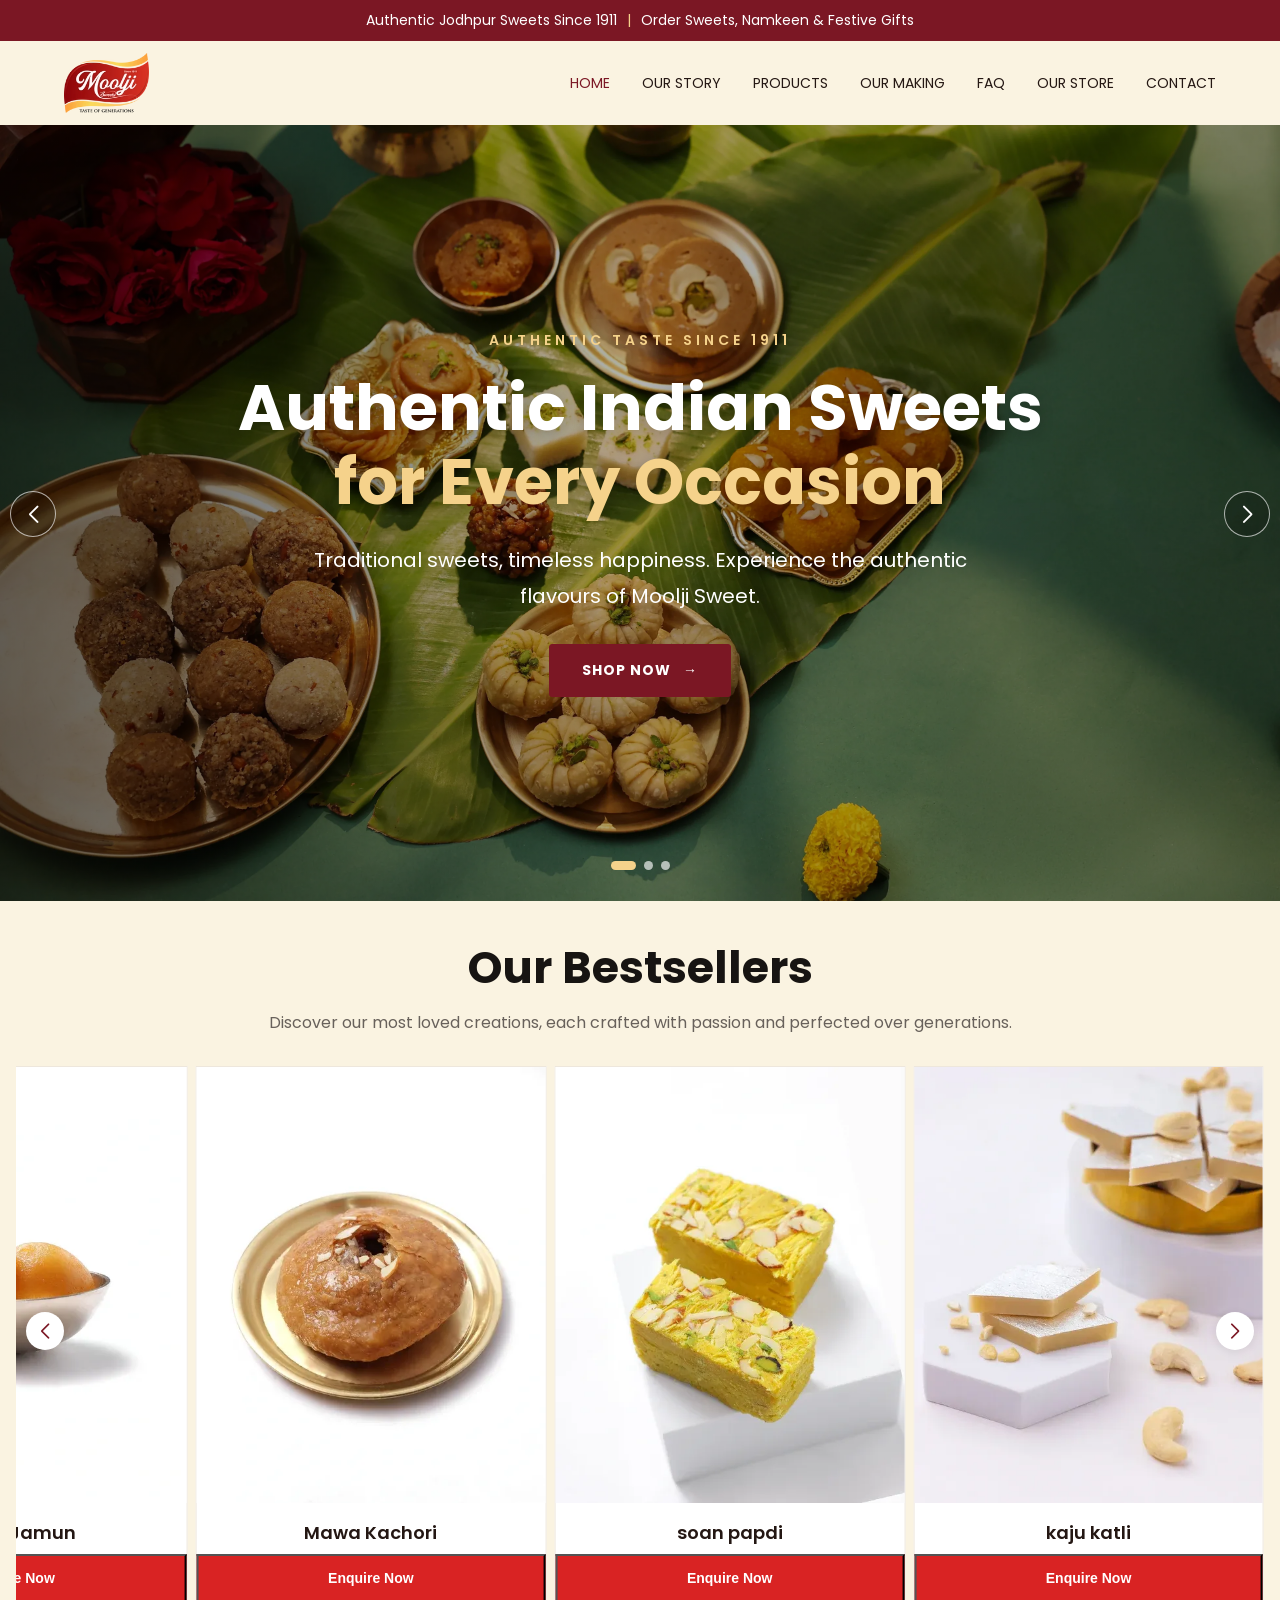
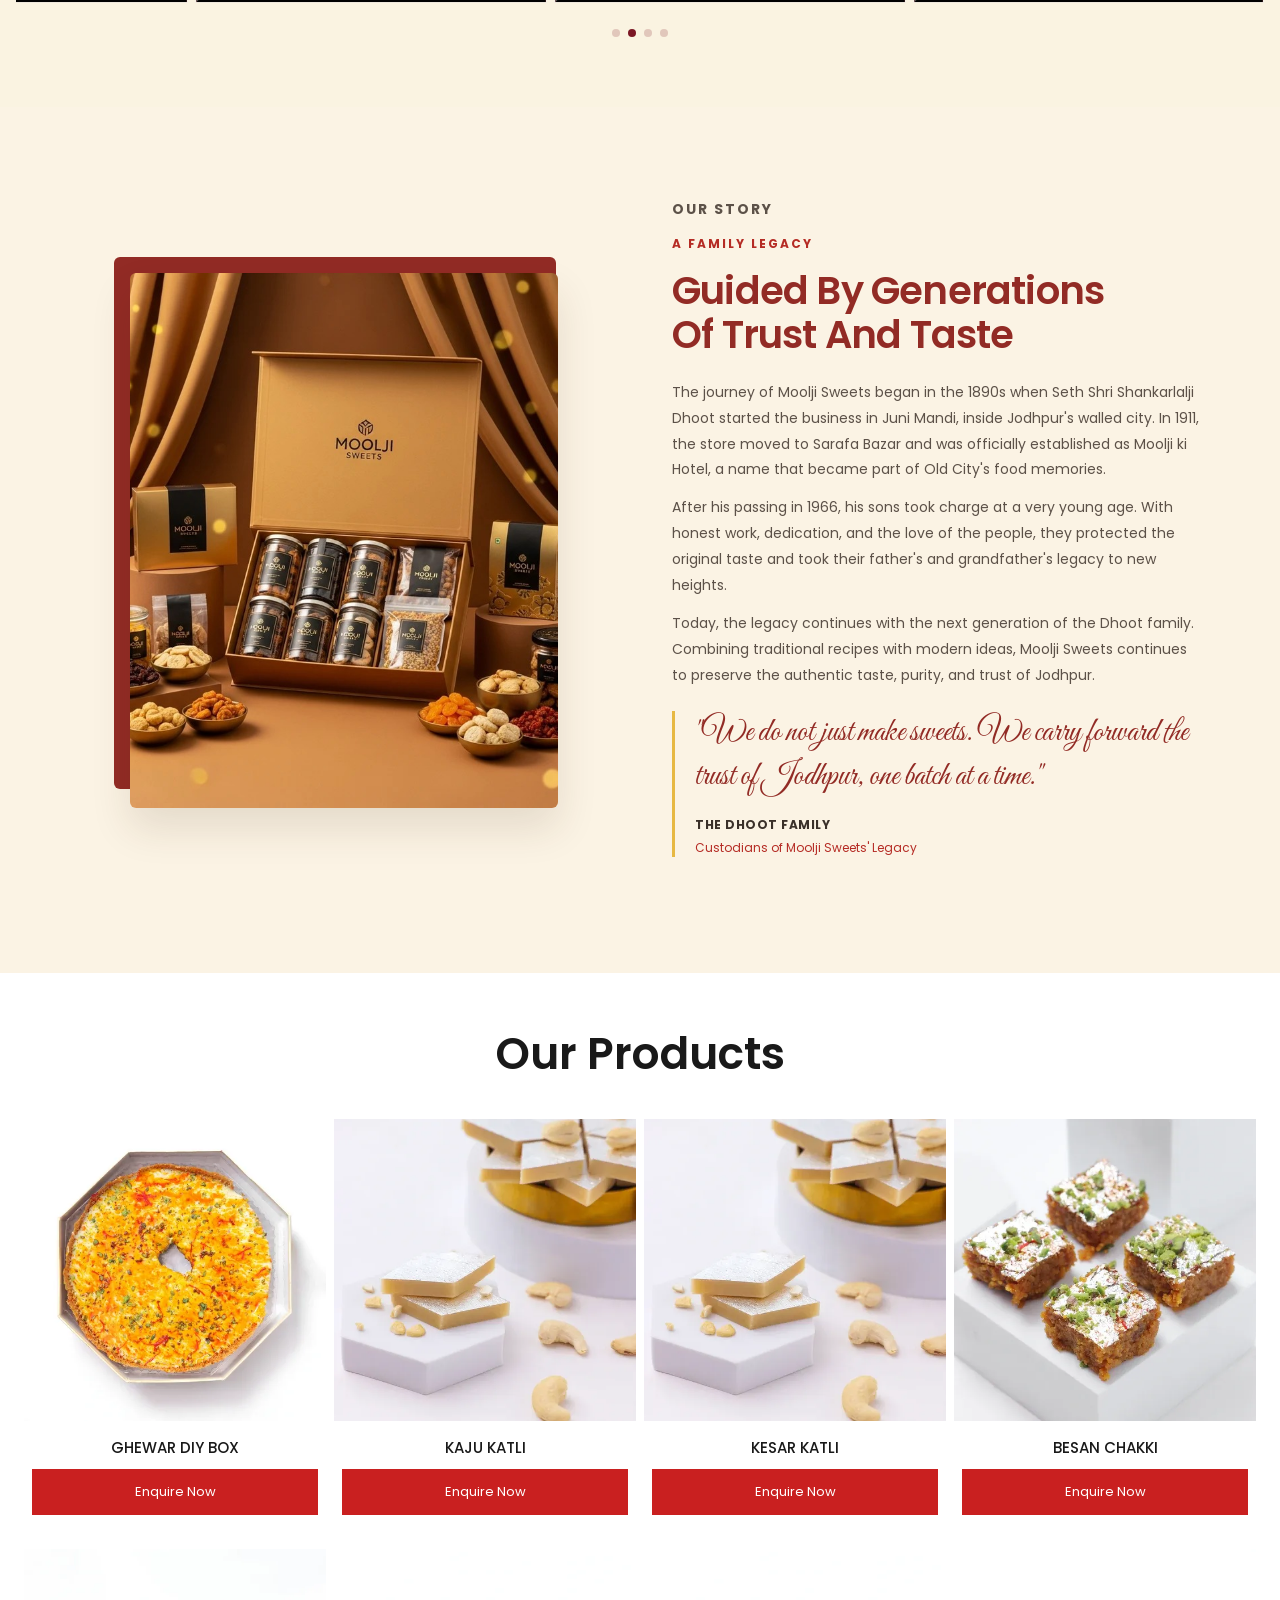
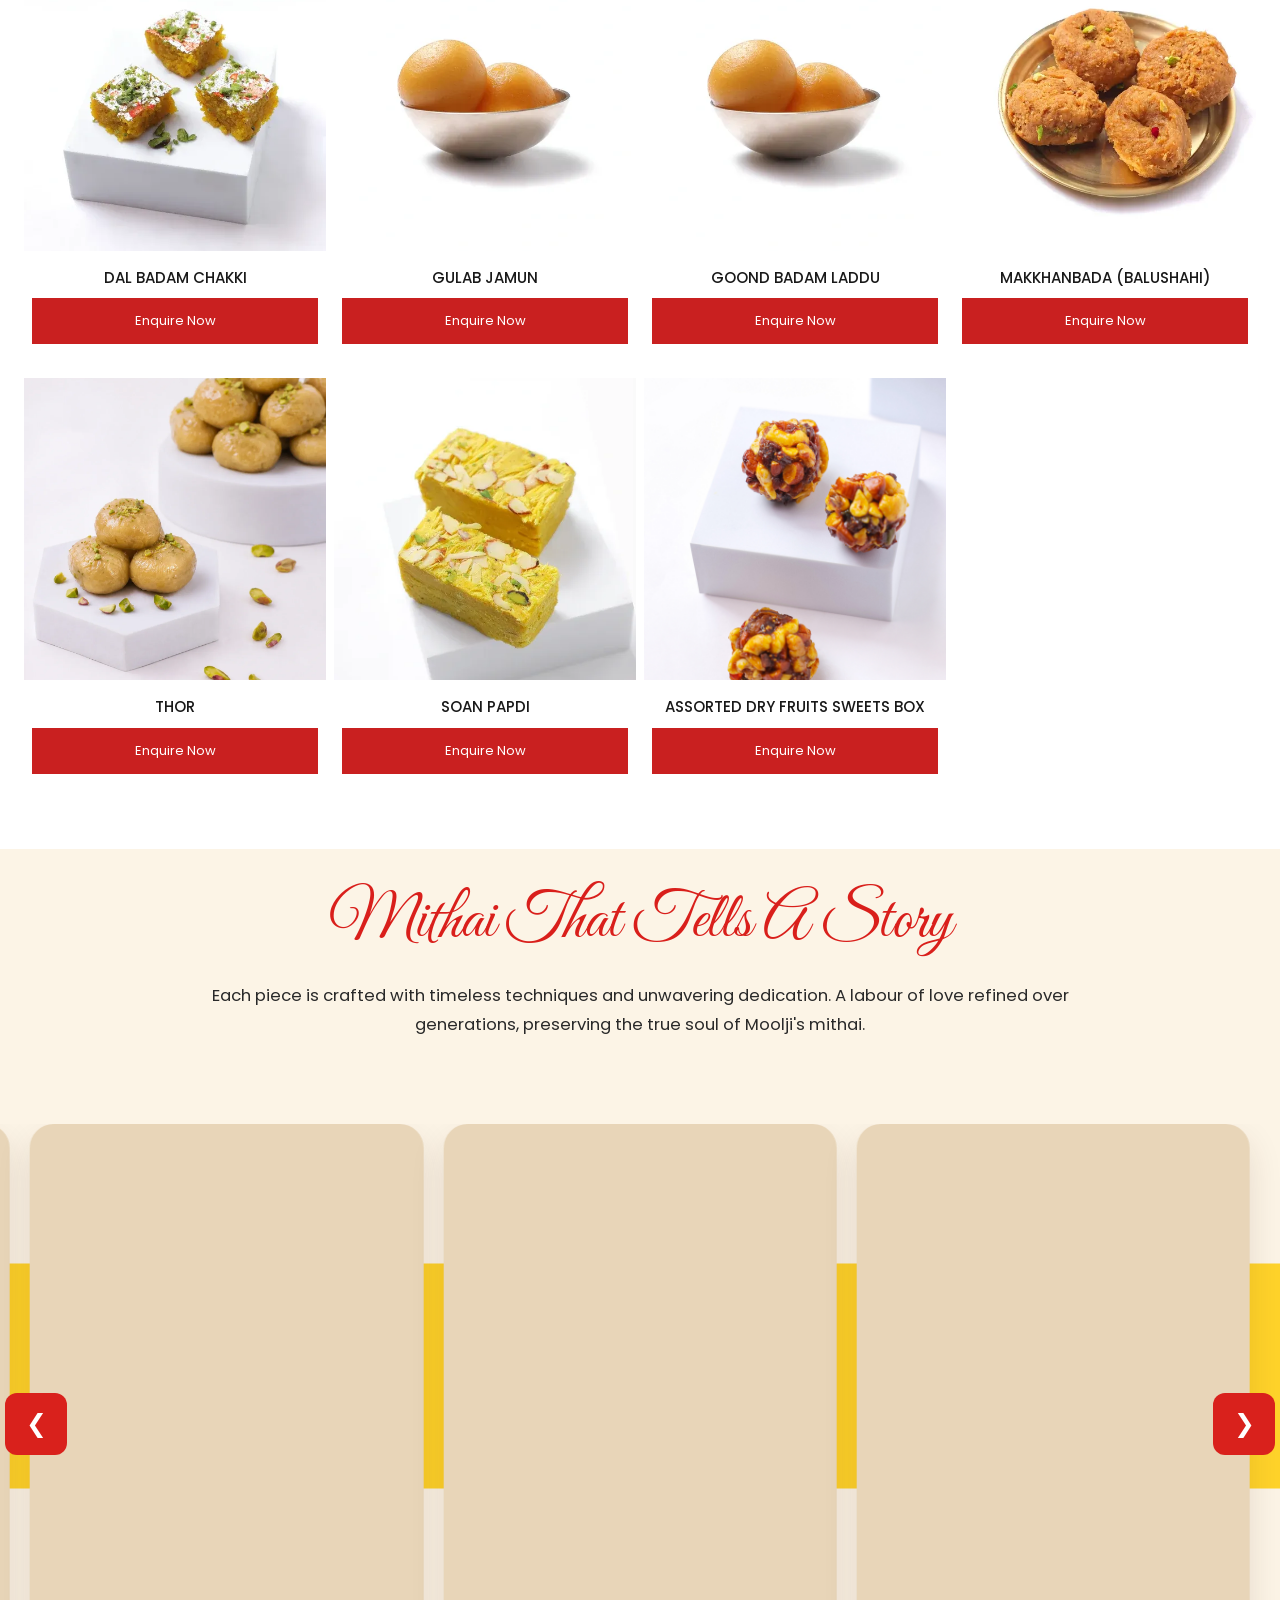
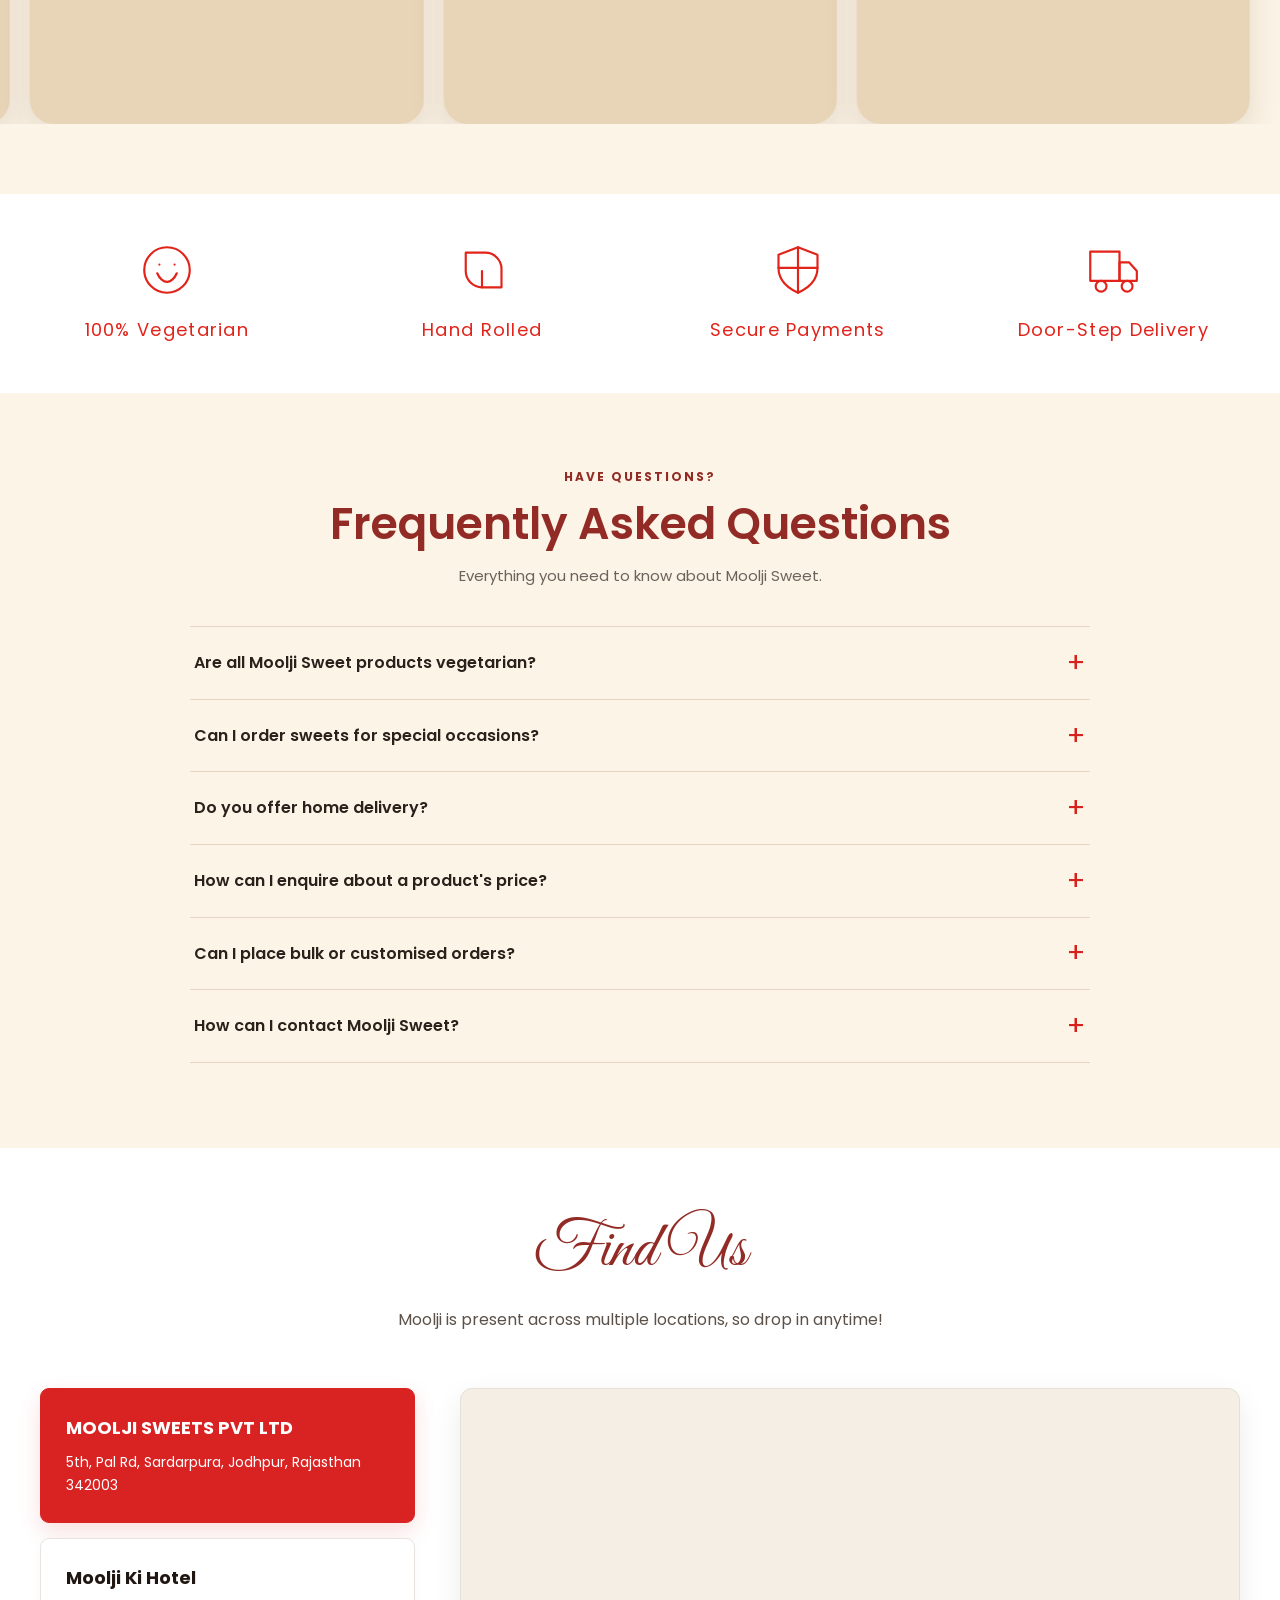
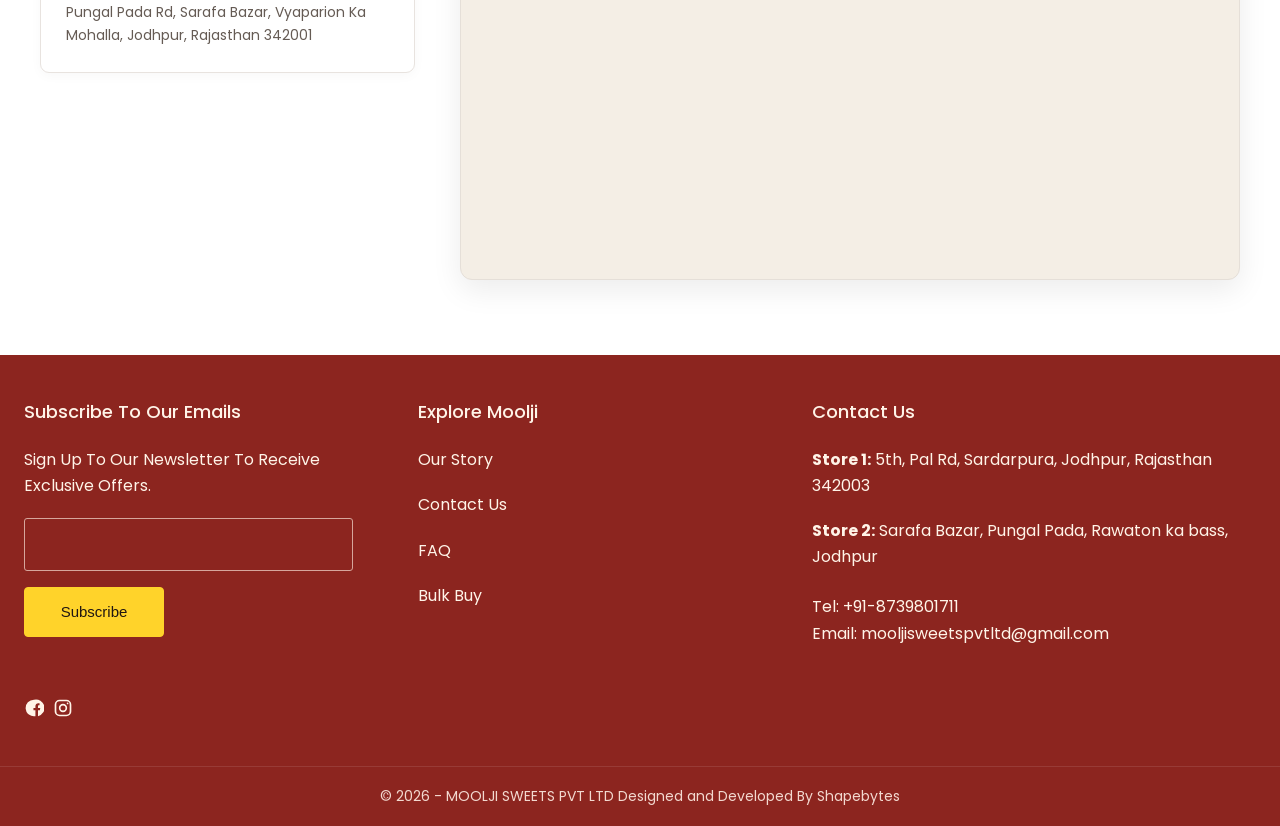
==== index.html @ c78e616c "new site" ====
<!DOCTYPE html>
<html lang="en">

<head>
    <meta charset="UTF-8">
    <meta name="viewport" content="width=device-width, initial-scale=1.0">

    <title>Moolji Sweet | Authentic Jodhpur Sweets</title>
    <meta name="description"
        content="Discover authentic Indian sweets, namkeen and festive gifts from Moolji Sweet, Jodhpur.">

    <!-- Google Fonts -->
    <link rel="preconnect" href="https://fonts.googleapis.com">
    <link rel="preconnect" href="https://fonts.gstatic.com" crossorigin>
    <link href="https://fonts.googleapis.com/css2?family=Great+Vibes&family=Poppins:wght@400;500;600;700&display=swap"
        rel="stylesheet">


    <!-- Swiper CSS -->
    <link rel="stylesheet" href="https://cdn.jsdelivr.net/npm/swiper@11/swiper-bundle.min.css">

    <!-- Website CSS -->
    <link rel="stylesheet" href="./style.css">
</head>

<body>
    <!-- announcement -->
    <header class="announcement">
        Authentic Jodhpur Sweets Since 1911
        <span class="announcement-divider">|</span>
        Order Sweets, Namkeen &amp; Festive Gifts
    </header>
    <!-- navbar -->

    <nav class="navbar">
        <a href="#home" class="logo" aria-label="Moolji Sweet Home">
            <img src="./public/logo.avif" alt="Moolji Sweet logo">
        </a>

        <ul class="nav-links">
            <li><a href="#home" class="active">Home</a></li>
            <li><a href="#our-story">Our Story</a></li>
            <li><a href="#products">Products</a></li>
            <li><a href="#making">Our Making</a></li>
            <li><a href="#faq">FAQ</a></li>
            <li><a href="#find-us">Our Store</a></li>
            <li><a href="#contact">Contact</a></li>
        </ul>
    </nav>


    <!-- Hero Banner Slider -->
    <main>
        <section id="home" class="hero-section">

            <div class="swiper sweetsSwiper">
                <div class="swiper-wrapper">

                    <!-- Slide 1 -->
                    <div class="swiper-slide hero-slide slide-one">
                        <div class="hero-overlay"></div>

                        <div class="hero-content">
                            <p class="hero-eyebrow">
                                Authentic Taste Since 1911
                            </p>

                            <h1>
                                Authentic Indian Sweets
                                <span>for Every Occasion</span>
                            </h1>

                            <p class="hero-description">
                                Traditional sweets, timeless happiness.
                                Experience the authentic flavours of Moolji Sweet.
                            </p>

                            <a href="#products" class="hero-button">
                                Shop Now <span aria-hidden="true">→</span>
                            </a>
                        </div>
                    </div>

                    <!-- Slide 2 -->
                    <div class="swiper-slide hero-slide slide-two">
                        <div class="hero-overlay"></div>

                        <div class="hero-content">
                            <p class="hero-eyebrow">
                                Made for Every Celebration
                            </p>

                            <h2>
                                Sweeten Every
                                <span>Moment</span>
                            </h2>

                            <p class="hero-description">
                                Discover traditional sweets from Moolji Sweet,
                                prepared for festive celebrations, family
                                gatherings and thoughtful gifting.
                            </p>

                            <a href="#products" class="hero-button">
                                Explore Sweets <span aria-hidden="true">→</span>
                            </a>
                        </div>
                    </div>

                    <!-- Slide 3 -->
                    <div class="swiper-slide hero-slide slide-three">
                        <div class="hero-overlay"></div>

                        <div class="hero-content">
                            <p class="hero-eyebrow">
                                Celebrate Life's Grandest Moments
                            </p>

                            <h2>
                                Moments with
                                <span>Moolji</span>
                            </h2>

                            <p class="hero-description">
                                From Savamani offerings to wedding gifting,
                                bring a touch of Jodhpur's sweet-making
                                heritage to your special occasions.
                            </p>

                            <a href="#products" class="hero-button">
                                Discover More <span aria-hidden="true">→</span>
                            </a>
                        </div>
                    </div>

                </div>

                <div class="swiper-button-prev" aria-label="Previous slide"></div>
                <div class="swiper-button-next" aria-label="Next slide"></div>
                <div class="swiper-pagination"></div>
            </div>

        </section>

        <!-- Add your products and contact sections here -->
        <!-- <section id="products"></section>
        <section id="contact"></section> -->
    </main>


    <section id="bestsellers" class="best-sellers">
        <div class="best-sellers-container">

            <div class="section-heading">
                <h2>Our Bestsellers</h2>
                <p>
                    Discover our most loved creations, each crafted with
                    passion and perfected over generations.
                </p>
            </div>

            <div class="swiper productsSwiper">
                <div class="swiper-wrapper">

                    <!-- Product 1 -->
                    <div class="swiper-slide product-card">

                        <img src="./public/Products/imgi_5_gulab_jamun.webp" alt="Gulab Jamun" loading="lazy">

                        <div class="product-info">
                            <h3>Gulab Jamun</h3>

                            <button type="button" class="product-button enquire-trigger" data-product="Gulab Jamun">
                                Enquire Now
                            </button>
                        </div>
                    </div>

                    <!-- Product 2 -->
                    <div class="swiper-slide product-card">

                        <img src="./public/Products/imgi_10_mawa-kachori.webp" alt="Mohanthal" loading="lazy">

                        <div class="product-info">
                            <h3>Mawa Kachori</h3>

                            <button type="button" class="product-button enquire-trigger" data-product="Mawa Kachori">
                                Enquire Now
                            </button>
                        </div>
                    </div>

                    <!-- Product 3 -->
                    <div class="swiper-slide product-card">

                        <img src="./public/Products/imgi_13_soan_papdi_1.webp" alt="Dry Fruit Barfi" loading="lazy">

                        <div class="product-info">
                            <h3>soan papdi</h3>

                            <button type="button" class="product-button enquire-trigger" data-product="Soan Papdi">
                                Enquire Now
                            </button>
                        </div>
                    </div>

                    <!-- Product 4 -->
                    <div class="swiper-slide product-card">

                        <img src="./public/Products/imgi_7_kaju-katli.webp" alt="Motichoor Ladoo" loading="lazy">

                        <div class="product-info">
                            <h3>kaju katli</h3>

                            <button type="button" class="product-button enquire-trigger" data-product="Kaju Katli">
                                Enquire Now
                            </button>
                        </div>
                    </div>

                </div>




                <!-- Optional slider arrows -->
                <div class="swiper-button-prev product-prev"></div>
                <div class="swiper-button-next product-next"></div>
            </div>

            <div class="swiper-pagination products-pagination"></div>

        </div>
    </section>


    <!-- Our Story Section -->
    <section id="our-story" class="our-story">
        <div class="our-story-container">

            <!-- Left: Image -->
            <div class="story-image-wrap">
                <div class="story-image-frame"></div>

                <img src="./public/out_story.jpg" alt="Moolji Sweet traditional gift hamper" class="story-image"
                    loading="lazy" />
            </div>

            <!-- Right: Story Content -->
            <div class="story-content">
                <p class="story-section-label">OUR STORY</p>

                <p class="story-eyebrow">A Family Legacy</p>

                <h2>
                    Guided By Generations
                    <span>Of Trust And Taste</span>
                </h2>

                <p>
                    The journey of Moolji Sweets began in the 1890s when
                    Seth Shri Shankarlalji Dhoot started the business in
                    Juni Mandi, inside Jodhpur's walled city. In 1911,
                    the store moved to Sarafa Bazar and was officially
                    established as Moolji ki Hotel, a name that became
                    part of Old City's food memories.
                </p>

                <p>
                    After his passing in 1966, his sons took charge at a
                    very young age. With honest work, dedication, and the
                    love of the people, they protected the original taste
                    and took their father's and grandfather's legacy to
                    new heights.
                </p>

                <p>
                    Today, the legacy continues with the next generation
                    of the Dhoot family. Combining traditional recipes
                    with modern ideas, Moolji Sweets continues to preserve
                    the authentic taste, purity, and trust of Jodhpur.
                </p>

                <blockquote class="story-quote">
                    <p>
                        "We do not just make sweets. We carry forward the
                        trust of Jodhpur, one batch at a time."
                    </p>

                    <footer>
                        <strong>The Dhoot Family</strong>
                        <span>Custodians of Moolji Sweets' Legacy</span>
                    </footer>
                </blockquote>
            </div>

        </div>
    </section>



    <!-- Products Section -->
    <section id="products" class="products-section">
        <div class="products-container">

            <div class="products-heading">
                <h2>Our Products</h2>
            </div>

            <div class="products-grid">

                <!-- Product 1 -->
                <article class="store-product">
                    <button type="button" class="store-product-image enquire-trigger" data-product="Ghewar DIY Box"
                        aria-label="Enquire about Ghewar DIY Box">
                        <img src="./public/Products/imgi_12_round.webp" alt="Ghewar DIY Box" loading="lazy">
                    </button>
                    <div class="store-product-info">
                        <h3>Ghewar DIY Box</h3>
                        <button type="button" class="store-enquire-btn enquire-trigger"
                            data-product="Ghewar DIY Box">Enquire Now</button>
                    </div>
                </article>

                <!-- Product 2 -->
                <article class="store-product">
                    <button type="button" class="store-product-image enquire-trigger" data-product="Kaju Katli"
                        aria-label="Enquire about Kaju Katli">
                        <img src="./public/Products/imgi_7_kaju-katli.webp" alt="Kaju Katli" loading="lazy">
                    </button>
                    <div class="store-product-info">
                        <h3>Kaju Katli</h3>
                        <button type="button" class="store-enquire-btn enquire-trigger"
                            data-product="Kaju Katli">Enquire Now</button>
                    </div>
                </article>

                <!-- Product 3 -->
                <article class="store-product">
                    <button type="button" class="store-product-image enquire-trigger" data-product="Kesar Katli"
                        aria-label="Enquire about Kesar Katli">
                        <img src="./public/Products/imgi_7_kaju-katli.webp" alt="Kesar Katli" loading="lazy">
                    </button>
                    <div class="store-product-info">
                        <h3>Kesar Katli</h3>
                        <button type="button" class="store-enquire-btn enquire-trigger"
                            data-product="Kesar Katli">Enquire Now</button>
                    </div>
                </article>

                <!-- Product 4 -->
                <article class="store-product">
                    <button type="button" class="store-product-image enquire-trigger" data-product="Besan Chakki"
                        aria-label="Enquire about Besan Chakki">
                        <img src="./public/Products/imgi_2_besan_chakki.webp" alt="Besan Chakki" loading="lazy">
                    </button>
                    <div class="store-product-info">
                        <h3>Besan Chakki</h3>
                        <button type="button" class="store-enquire-btn enquire-trigger"
                            data-product="Besan Chakki">Enquire Now</button>
                    </div>
                </article>

                <!-- Product 5 -->
                <article class="store-product">
                    <button type="button" class="store-product-image enquire-trigger" data-product="Dal Badam Chakki"
                        aria-label="Enquire about Dal Badam Chakki">
                        <img src="./public/Products/imgi_3_dal_badam_chakki.webp" alt="Dal Badam Chakki" loading="lazy">
                    </button>
                    <div class="store-product-info">
                        <h3>Dal Badam Chakki</h3>
                        <button type="button" class="store-enquire-btn enquire-trigger"
                            data-product="Dal Badam Chakki">Enquire Now</button>
                    </div>
                </article>

                <!-- Product 6 -->
                <article class="store-product">
                    <button type="button" class="store-product-image enquire-trigger" data-product="Gulab Jamun"
                        aria-label="Enquire about Gulab Jamun">
                        <img src="./public/Products/imgi_5_gulab_jamun.webp" alt="Gulab Jamun" loading="lazy">
                    </button>
                    <div class="store-product-info">
                        <h3>Gulab Jamun</h3>
                        <button type="button" class="store-enquire-btn enquire-trigger"
                            data-product="Gulab Jamun">Enquire Now</button>
                    </div>
                </article>

                <!-- Product 7 -->
                <article class="store-product">
                    <button type="button" class="store-product-image enquire-trigger" data-product="Goond Badam Laddu"
                        aria-label="Enquire about Goond Badam Laddu">
                        <img src="./public/Products/imgi_5_gulab_jamun.webp" alt="Goond Badam Laddu" loading="lazy">
                    </button>
                    <div class="store-product-info">
                        <h3>Goond Badam Laddu</h3>
                        <button type="button" class="store-enquire-btn enquire-trigger"
                            data-product="Goond Badam Laddu">Enquire Now</button>
                    </div>
                </article>

                <!-- Product 8 -->
                <article class="store-product">
                    <button type="button" class="store-product-image enquire-trigger"
                        data-product="Makkhanbada (Balushahi)" aria-label="Enquire about Makkhanbada">
                        <img src="./public/Products/imgi_9_makhan_bada-1.webp" alt="Makkhanbada (Balushahi)"
                            loading="lazy">
                    </button>
                    <div class="store-product-info">
                        <h3>Makkhanbada (Balushahi)</h3>
                        <button type="button" class="store-enquire-btn enquire-trigger"
                            data-product="Makkhanbada (Balushahi)">Enquire Now</button>
                    </div>
                </article>

                <!-- Product 9 -->
                <article class="store-product">
                    <button type="button" class="store-product-image enquire-trigger" data-product="Thor"
                        aria-label="Enquire about Thor">
                        <img src="./public/Products/imgi_14_thor.webp" alt="Thor" loading="lazy">
                    </button>
                    <div class="store-product-info">
                        <h3>Thor</h3>
                        <button type="button" class="store-enquire-btn enquire-trigger" data-product="Thor">Enquire
                            Now</button>
                    </div>
                </article>

                <!-- Product 10 -->
                <article class="store-product">
                    <button type="button" class="store-product-image enquire-trigger" data-product="Soan Papdi"
                        aria-label="Enquire about Soan Papdi">
                        <img src="./public/Products/imgi_13_soan_papdi_1.webp" alt="Soan Papdi" loading="lazy">
                    </button>
                    <div class="store-product-info">
                        <h3>Soan Papdi</h3>
                        <button type="button" class="store-enquire-btn enquire-trigger"
                            data-product="Soan Papdi">Enquire Now</button>
                    </div>
                </article>

                <!-- Product 11 -->
                <article class="store-product">
                    <button type="button" class="store-product-image enquire-trigger"
                        data-product="Assorted Dry Fruits Sweets Box"
                        aria-label="Enquire about Assorted Dry Fruits Sweets Box">
                        <img src="./public/Products/dry.jpeg" alt="Assorted Dry Fruits Sweets Box" loading="lazy">
                    </button>
                    <div class="store-product-info">
                        <h3>Assorted Dry Fruits Sweets Box</h3>
                        <button type="button" class="store-enquire-btn enquire-trigger"
                            data-product="Assorted Dry Fruits Sweets Box">Enquire Now</button>
                    </div>
                </article>

            </div>
        </div>
    </section>



    <section class="making-section" id="making">
        <div class="making-heading">
            <h2>Mithai That Tells A Story</h2>
            <p>
                Each piece is crafted with timeless techniques and unwavering dedication.
                A labour of love refined over generations, preserving the true soul of Moolji's mithai.
            </p>
        </div>

        <div class="making-slider swiper">
            <div class="making-track swiper-wrapper">

                <article class="making-card swiper-slide">
                    <video autoplay muted loop playsinline preload="metadata"
                        poster="https://moolji-sweets-pvt-ltd.myshopify.com/cdn/shop/files/preview_images/4393100033e5426a9d27a67294dce5b2.thumbnail.0000000000_small.jpg?v=1781594706">
                        <source
                            src="https://moolji-sweets-pvt-ltd.myshopify.com/cdn/shop/videos/c/vp/4350086cb9dd405a962700121bb5ad8f/4350086cb9dd405a962700121bb5ad8f.HD-1080p-7.2Mbps-86644404.mp4?v=0"
                            type="video/mp4">
                    </video>
                </article>

                <article class="making-card swiper-slide">
                    <video autoplay muted loop playsinline preload="metadata"
                        poster="https://moolji-sweets-pvt-ltd.myshopify.com/cdn/shop/files/preview_images/4350086cb9dd405a962700121bb5ad8f.thumbnail.0000000000_small.jpg?v=1781594265">
                        <source
                            src="https://moolji-sweets-pvt-ltd.myshopify.com/cdn/shop/videos/c/vp/1e8bcf9f23044359a4224f99c3f83d21/1e8bcf9f23044359a4224f99c3f83d21.HD-1080p-2.5Mbps-86644362.mp4?v=0"
                            type="video/mp4">
                    </video>
                </article>

                <article class="making-card swiper-slide">
                    <video autoplay muted loop playsinline preload="metadata"
                        poster="https://moolji-sweets-pvt-ltd.myshopify.com/cdn/shop/files/preview_images/0e49b536ba9745c2be0860a9403127d4.thumbnail.0000000000_small.jpg?v=1781594250">
                        <source
                            src="https://moolji-sweets-pvt-ltd.myshopify.com/cdn/shop/videos/c/vp/4393100033e5426a9d27a67294dce5b2/4393100033e5426a9d27a67294dce5b2.HD-1080p-2.5Mbps-86645002.mp4?v=0"
                            type="video/mp4">
                    </video>
                </article>

                <article class="making-card swiper-slide">
                    <video autoplay muted loop playsinline preload="metadata"
                        poster="https://moolji-sweets-pvt-ltd.myshopify.com/cdn/shop/files/preview_images/1e8bcf9f23044359a4224f99c3f83d21.thumbnail.0000000000_small.jpg?v=1781594224">
                        <source
                            src="https://moolji-sweets-pvt-ltd.myshopify.com/cdn/shop/videos/c/vp/0e49b536ba9745c2be0860a9403127d4/0e49b536ba9745c2be0860a9403127d4.HD-1080p-7.2Mbps-86644398.mp4?v=0"
                            type="video/mp4">
                    </video>
                </article>

            </div>

            <button class="making-arrow making-prev" type="button" aria-label="Previous videos">&#10094;</button>
            <button class="making-arrow making-next" type="button" aria-label="Next videos">&#10095;</button>
        </div>
    </section>


    <!-- Trust Benefits Section -->
    <section class="trust-benefits">
        <div class="trust-benefits-container">

            <div class="trust-item">
                <div class="trust-icon">
                    <svg viewBox="0 0 48 48" fill="none" stroke="currentColor" stroke-width="2" stroke-linecap="round"
                        stroke-linejoin="round">
                        <circle cx="24" cy="24" r="21" />
                        <circle cx="17" cy="19" r="1" fill="currentColor" stroke="none" />
                        <circle cx="31" cy="19" r="1" fill="currentColor" stroke="none" />
                        <path d="M15 27c2 5 6 8 9 8s7-3 9-8" />
                    </svg>
                </div>
                <p>100% Vegetarian</p>
            </div>

            <div class="trust-item">
                <div class="trust-icon">
                    <svg viewBox="0 0 48 48" fill="none" stroke="currentColor" stroke-width="2" stroke-linecap="round"
                        stroke-linejoin="round">
                        <path d="M9 8h18a15 15 0 0 1 15 15v17H24A15 15 0 0 1 9 25V8Z" />
                        <path d="M24 40V25" />
                    </svg>
                </div>
                <p>Hand Rolled</p>
            </div>

            <div class="trust-item">
                <div class="trust-icon">
                    <svg viewBox="0 0 48 48" fill="none" stroke="currentColor" stroke-width="2" stroke-linecap="round"
                        stroke-linejoin="round">
                        <path d="M24 3 42 10v12c0 11-7 18-18 23C13 40 6 33 6 22V10L24 3Z" />
                        <path d="M24 3v42M6 22h36" />
                    </svg>
                </div>
                <p>Secure Payments</p>
            </div>

            <div class="trust-item">
                <div class="trust-icon">
                    <svg viewBox="0 0 48 48" fill="none" stroke="currentColor" stroke-width="2" stroke-linecap="round"
                        stroke-linejoin="round">
                        <path d="M3 7h27v27H3z" />
                        <path d="M30 17h9l7 8v9H30z" />
                        <circle cx="13" cy="39" r="5" />
                        <circle cx="37" cy="39" r="5" />
                    </svg>
                </div>
                <p>Door-Step Delivery</p>
            </div>

        </div>
    </section>



    <!-- FAQ Section -->
    <section class="faq-section" id="faq">
        <div class="faq-container">

            <div class="faq-heading">
                <span>HAVE QUESTIONS?</span>
                <h2>Frequently Asked Questions</h2>
                <p>Everything you need to know about Moolji Sweet.</p>
            </div>

            <div class="faq-list">

                <details class="faq-item">
                    <summary>Are all Moolji Sweet products vegetarian?</summary>
                    <div class="faq-answer">
                        <p>Yes, our sweets are vegetarian. We take pride in preserving the traditional taste and quality
                            of our mithai.</p>
                    </div>
                </details>

                <details class="faq-item">
                    <summary>Can I order sweets for special occasions?</summary>
                    <div class="faq-answer">
                        <p>Absolutely! You can enquire about sweets for festivals, weddings, celebrations and other
                            special occasions through our product enquiry form.</p>
                    </div>
                </details>

                <details class="faq-item">
                    <summary>Do you offer home delivery?</summary>
                    <div class="faq-answer">
                        <p>We offer delivery options. Please contact us with your location and preferred products to
                            confirm delivery availability.</p>
                    </div>
                </details>

                <details class="faq-item">
                    <summary>How can I enquire about a product's price?</summary>
                    <div class="faq-answer">
                        <p>Visit the Products section and click the “Enquire Now” button. Fill in your details and
                            requirements to send us your enquiry.</p>
                    </div>
                </details>

                <details class="faq-item">
                    <summary>Can I place bulk or customised orders?</summary>
                    <div class="faq-answer">
                        <p>For bulk quantities or specific requirements, submit a product enquiry with your quantity and
                            occasion details. Our team can confirm the available options.</p>
                    </div>
                </details>

                <details class="faq-item">
                    <summary>How can I contact Moolji Sweet?</summary>
                    <div class="faq-answer">
                        <p>You can contact us through the enquiry form on our website. Share your contact details and
                            requirements so our team can get back to you.</p>
                    </div>
                </details>

            </div>
        </div>
    </section>



    <!-- Find Us / Store Locations -->
    <section class="find-us-section" id="find-us">
        <div class="find-us-heading">
            <h2>Find Us</h2>
            <p>Moolji is present across multiple locations, so drop in anytime!</p>
        </div>

        <div class="find-us-container">

            <!-- Store Locations -->
            <div class="store-locations">

                <a href="https://www.google.com/maps/search/?api=1&query=Moolji+Sweets+Pvt+Ltd%2C+5th+Pal+Road%2C+Sardarpura%2C+Jodhpur%2C+Rajasthan+342003"
                    class="store-location-card active" target="_blank" rel="noopener noreferrer">
                    <h3>MOOLJI SWEETS PVT LTD</h3>
                    <p>5th, Pal Rd, Sardarpura, Jodhpur, Rajasthan 342003</p>
                </a>

                <a href="https://www.google.com/maps/search/?api=1&query=Moolji+Ki+Hotel%2C+Pungal+Pada+Road%2C+Sarafa+Bazar%2C+Jodhpur%2C+Rajasthan+342001"
                    class="store-location-card" target="_blank" rel="noopener noreferrer">
                    <h3>Moolji Ki Hotel</h3>
                    <p>Pungal Pada Rd, Sarafa Bazar, Vyaparion Ka Mohalla, Jodhpur, Rajasthan 342001</p>
                </a>

            </div>

            <!-- Google Maps -->
            <div class="find-us-map">
                <iframe
                    src="https://maps.google.com/maps?q=Moolji%20Sweets%20Pvt%20Ltd%2C%205th%20Pal%20Road%2C%20Sardarpura%2C%20Jodhpur%2C%20Rajasthan%20342003&t=k&z=17&output=embed"
                    title="Moolji Sweets Jodhpur location map" loading="lazy"
                    referrerpolicy="no-referrer-when-downgrade" allowfullscreen></iframe>
            </div>

        </div>
    </section>




    <!-- Footer -->
    <footer class="site-footer" id="contact">
        <div class="footer-main">

            <!-- Newsletter -->
            <div class="footer-column footer-newsletter">
                <h3>Subscribe To Our Emails</h3>
                <p>Sign Up To Our Newsletter To Receive Exclusive Offers.</p>

                <form class="newsletter-form" id="newsletterForm">
                    <label class="sr-only" for="newsletterEmail">
                        Email address
                    </label>
                    <input type="email" id="newsletterEmail" name="email" autocomplete="email"
                        aria-label="Email address" required>
                    <button type="submit">Subscribe</button>
                    <p class="newsletter-status" id="newsletterStatus" aria-live="polite"></p>
                </form>

                <div class="footer-socials">
                    <a href="https://www.facebook.com/" target="_blank" rel="noopener noreferrer" aria-label="Facebook">
                        <svg viewBox="0 0 24 24" aria-hidden="true">
                            <path fill="currentColor"
                                d="M12 2a10 10 0 1 0 1.7 19.85v-7.03h-2.36v-2.82h2.36v-2.1c0-2.33 1.39-3.62 3.52-3.62.7 0 1.44.12 1.44.12v2.3h-.81c-.8 0-1.05.5-1.05 1.01V12h2.69l-.43 2.82H16.8v7.03A10 10 0 0 0 12 2Z" />
                        </svg>
                    </a>

                    <a href="https://www.instagram.com/" target="_blank" rel="noopener noreferrer"
                        aria-label="Instagram">
                        <svg viewBox="0 0 24 24" fill="none" stroke="currentColor" stroke-width="2"
                            stroke-linecap="round" stroke-linejoin="round" aria-hidden="true">
                            <rect x="3" y="3" width="18" height="18" rx="5" />
                            <circle cx="12" cy="12" r="4" />
                            <circle cx="17.5" cy="6.5" r="1" fill="currentColor" stroke="none" />
                        </svg>
                    </a>
                </div>
            </div>

            <!-- Explore Links -->
            <div class="footer-column footer-explore">
                <h3>Explore Moolji</h3>
                <ul>
                    <li><a href="#story">Our Story</a></li>
                    <li><a href="#contact">Contact Us</a></li>
                    <li><a href="#faq">FAQ</a></li>
                    <li><a href="#products">Bulk Buy</a></li>
                </ul>
            </div>

            <!-- Contact Details -->
            <div class="footer-column footer-contact">
                <h3>Contact Us</h3>

                <p>
                    <strong>Store 1:</strong>
                    5th, Pal Rd, Sardarpura, Jodhpur, Rajasthan 342003
                </p>

                <p>
                    <strong>Store 2:</strong>
                    Sarafa Bazar, Pungal Pada, Rawaton ka bass, Jodhpur
                </p>

                <div class="footer-contact-details">
                    <p>
                        Tel:
                        <a href="tel:+918739801711">+91-8739801711</a>
                    </p>
                    <p>
                        Email:
                        <a href="mailto:mooljisweetspvtltd@gmail.com">
                            mooljisweetspvtltd@gmail.com
                        </a>
                    </p>
                </div>
            </div>

        </div>

        <!-- Copyright -->
        <div class="footer-bottom">
            <p>
                © <span id="footerYear">2026</span> - MOOLJI SWEETS PVT LTD
                Designed and Developed By <a href="https://shapebytes.com/">Shapebytes</a>
            </p>
        </div>
    </footer>







    <!-- Enquiry Modal -->
    <div class="enquiry-modal" id="enquiryModal" aria-hidden="true">
        <div class="enquiry-backdrop" data-close-enquiry></div>

        <div class="enquiry-dialog" role="dialog" aria-modal="true" aria-labelledby="enquiryTitle">

            <div class="enquiry-header">
                <div>
                    <p class="enquiry-eyebrow">MOOLJI SWEET · JODHPUR</p>
                    <h2 id="enquiryTitle">Product Enquiry</h2>
                    <p class="enquiry-subtitle">
                        Share your details and we'll help you with your order.
                    </p>
                </div>

                <button type="button" class="enquiry-close" data-close-enquiry aria-label="Close enquiry form">
                    &times;
                </button>
            </div>

            <form id="enquiryForm">
                <div class="selected-product">
                    <span>Enquiring about</span>
                    <strong id="selectedProduct">Product</strong>
                </div>

                <div class="enquiry-grid">
                    <div class="form-field">
                        <label for="customerName">Full Name *</label>
                        <input id="customerName" name="name" type="text" placeholder="Enter your name"
                            autocomplete="name" required>
                    </div>

                    <div class="form-field">
                        <label for="customerCity">City *</label>
                        <input id="customerCity" name="city" type="text" placeholder="Your city"
                            autocomplete="address-level2" required>
                    </div>

                    <div class="form-field full-width">
                        <label for="customerAddress">
                            Address <span>(Optional)</span>
                        </label>
                        <textarea id="customerAddress" name="address" rows="2" placeholder="Street, area, landmark"
                            autocomplete="street-address"></textarea>
                    </div>

                    <div class="form-field">
                        <label for="customerPincode">Pincode *</label>
                        <input id="customerPincode" name="pincode" type="text" inputmode="numeric" maxlength="6"
                            pattern="[0-9]{6}" placeholder="6-digit pincode" required>
                    </div>

                    <div class="form-field">
                        <label for="customerMobile">Mobile Number *</label>
                        <input id="customerMobile" name="mobile" type="tel" inputmode="numeric" maxlength="10"
                            pattern="[6-9][0-9]{9}" placeholder="10-digit mobile" required>
                    </div>

                    <div class="form-field full-width">
                        <label for="customerEmail">Email *</label>
                        <input id="customerEmail" name="email" type="email" placeholder="you@example.com"
                            autocomplete="email" required>
                    </div>

                    <div class="form-field">
                        <label for="productQuantity">Quantity *</label>
                        <input id="productQuantity" name="quantity" type="number" min="1" max="100000" value="1"
                            required>
                    </div>

                    <div class="form-field full-width">
                        <label for="customerDescription">
                            Description / Requirements
                        </label>
                        <textarea id="customerDescription" name="description" rows="3"
                            placeholder="Bulk order, packaging, delivery date or any special request..."></textarea>
                    </div>
                </div>

                <p class="enquiry-note">
                    Your enquiry will be saved in this browser and prepared
                    as a WhatsApp message.
                </p>

                <div class="enquiry-actions">
                    <button type="button" class="enquiry-cancel" data-close-enquiry>
                        Cancel
                    </button>
                    <button type="submit" class="enquiry-submit">
                        Save &amp; Share on WhatsApp
                        <span aria-hidden="true">↗</span>
                    </button>
                </div>

                <p id="enquiryStatus" class="enquiry-status" role="status" aria-live="polite"></p>
            </form>
        </div>
    </div>



    <!-- Swiper JS -->
    <script src="https://cdn.jsdelivr.net/npm/swiper@11/swiper-bundle.min.js"></script>

    <!-- Website JS -->
    <script src="./script.js"></script>

</body>

</html>
---- style.css ----
/* =========================
   1. Global Styles
========================= */

* {
    margin: 0;
    padding: 0;
    box-sizing: border-box;
}

html {
    scroll-behavior: smooth;
}

body {
    width: 100%;
    font-family: 'Poppins', sans-serif;
    color: #241713;
    overflow-x: hidden;
}

a {
    text-decoration: none;
    color: inherit;
}

img {
    display: block;
    max-width: 100%;
}


/* =========================
   2. Announcement Bar
========================= */

.announcement {
    min-height: 40px;
    padding: 10px 16px;
    background: #7B1724;
    color: #fff;
    text-align: center;
    font-size: 14px;
    line-height: 1.5;
}

.announcement-divider {
    margin: 0 6px;
    color: #f5d28b;
}


/* =========================
   3. Navigation
========================= */

.navbar {
    width: 100%;
    min-height: 84px;
    padding: 12px 5%;
    display: flex;
    align-items: center;
    justify-content: space-between;
    gap: 24px;
    position: sticky;
    top: 0;
    z-index: 1000;
    width: 100%;
    background: #FAF3E1;
}

.logo {
    display: flex;
    align-items: center;
    flex-shrink: 0;
}

.logo img {
    width: auto;
    height: 60px;
    object-fit: contain;
}

.nav-links {
    display: flex;
    align-items: center;
    justify-content: center;
    gap: 32px;
    list-style: none;
}

.nav-links a {
    display: inline-block;
    padding: 10px 0;
    font-size: 14px;
    text-transform: uppercase;
    transition: color 0.25s ease;
}

.nav-links a:hover,
.nav-links a.active {
    color: #7B1724;
}


/* =========================
   4. Hero Slider
========================= */

.hero-section {
    width: 100%;
}

.sweetsSwiper {
    width: 100%;
    height: calc(100vh - 124px);
    height: calc(100dvh - 124px);
    min-height: 480px;
    overflow: hidden;
    background: #281a13;
}

.hero-slide {
    position: relative;
    width: 100%;
    height: 100%;
    display: flex;
    align-items: center;
    justify-content: center;
    padding: 60px 8%;
    background-size: cover;
    background-position: center;
    background-repeat: no-repeat;
    flex-shrink: 0;
}

/* Banner images */

.slide-one {
    background-image: url("./public/banner1.webp");
}

.slide-two {
    background-image: url("./public/banner2.png");
}

.slide-three {
    background-image: url("./public/banner3.jpg");
}


/* Dark overlay */

.hero-overlay {
    position: absolute;
    inset: 0;
    z-index: 1;
    background: linear-gradient(90deg,
            rgba(0, 0, 0, 0.62),
            rgba(0, 0, 0, 0.30),
            rgba(0, 0, 0, 0.45));
}


/* =========================
   5. Centered Banner Text
========================= */

.hero-content {
    position: relative;
    z-index: 2;
    width: 100%;
    max-width: 900px;
    margin: 0 auto;
    text-align: center;
    color: #fff;
}

.hero-eyebrow {
    margin-bottom: 20px;
    color: #f5d28b;
    font-size: 14px;
    font-weight: 600;
    letter-spacing: 4px;
    line-height: 1.6;
    text-transform: uppercase;
}

.hero-content h1,
.hero-content h2 {
    margin-bottom: 24px;
    font-size: clamp(36px, 5vw, 68px);
    font-weight: 700;
    line-height: 1.15;
    overflow-wrap: break-word;
    text-shadow: 0 2px 15px rgba(0, 0, 0, 0.2);
}

.hero-content h1 span,
.hero-content h2 span {
    display: block;
    color: #f5d28b;
}

.hero-description {
    max-width: 680px;
    margin: 0 auto 30px;
    font-size: clamp(16px, 1.6vw, 20px);
    line-height: 1.8;
}


/* =========================
   6. Call-to-Action Button
========================= */

.hero-button {
    display: inline-flex;
    align-items: center;
    justify-content: center;
    gap: 12px;
    min-height: 52px;
    padding: 15px 32px;
    border: 1px solid #7B1724;
    border-radius: 3px;
    background: #7B1724;
    color: #fff;
    font-size: 14px;
    font-weight: 700;
    letter-spacing: 1px;
    text-transform: uppercase;
    transition:
        background 0.25s ease,
        transform 0.25s ease;
}

.hero-button:hover {
    background: #5b101b;
    transform: translateY(-2px);
}


/* =========================
   7. Slider Navigation
========================= */

.sweetsSwiper .swiper-button-prev,
.sweetsSwiper .swiper-button-next {
    width: 46px;
    height: 46px;
    border: 1px solid rgba(255, 255, 255, 0.65);
    border-radius: 50%;
    background: rgba(0, 0, 0, 0.18);
    color: #fff;
    transition: background 0.25s ease;
}

.sweetsSwiper .swiper-button-prev:hover,
.sweetsSwiper .swiper-button-next:hover {
    background: #7B1724;
}

.sweetsSwiper .swiper-button-prev::after,
.sweetsSwiper .swiper-button-next::after {
    font-size: 17px;
    font-weight: 700;
}

.sweetsSwiper .swiper-pagination {
    bottom: 24px !important;
}

.sweetsSwiper .swiper-pagination-bullet {
    width: 9px;
    height: 9px;
    background: #fff;
    opacity: 0.65;
}

.sweetsSwiper .swiper-pagination-bullet-active {
    width: 25px;
    border-radius: 5px;
    background: #f5d28b;
    opacity: 1;
}


/* =========================
   8. Tablet Responsive
========================= */

@media (max-width: 900px) {
    .navbar {
        padding: 12px 4%;
    }

    .nav-links {
        gap: 20px;
    }

    .hero-slide {
        padding: 50px 7%;
    }

    .hero-content {
        max-width: 700px;
    }

    .hero-content h1,
    .hero-content h2 {
        font-size: clamp(36px, 6vw, 54px);
    }

    .hero-eyebrow {
        letter-spacing: 3px;
    }

    .sweetsSwiper .swiper-button-prev {
        left: 12px;
    }

    .sweetsSwiper .swiper-button-next {
        right: 12px;
    }
}


/* =========================
   9. Mobile Responsive
========================= */

@media (max-width: 600px) {
    .announcement {
        padding: 8px 12px;
        font-size: 11px;
    }

    .announcement-divider {
        margin: 0 3px;
    }

    .navbar {
        min-height: auto;
        padding: 12px 16px;
        flex-direction: column;
        justify-content: center;
        gap: 8px;
    }

    .logo img {
        height: 48px;
    }

    .nav-links {
        width: 100%;
        justify-content: center;
        gap: clamp(18px, 6vw, 30px);
    }

    .nav-links a {
        padding: 6px 0;
        font-size: 12px;
    }

    .sweetsSwiper {
        height: calc(100svh - 120px);
        min-height: 500px;
        max-height: 760px;
    }

    .hero-slide {
        padding: 40px 22px 65px;
        background-position: center;
    }

    .hero-overlay {
        background: rgba(0, 0, 0, 0.52);
    }

    .hero-content {
        max-width: 100%;
        text-align: center;
    }

    .hero-eyebrow {
        margin-bottom: 16px;
        font-size: 10px;
        letter-spacing: 2px;
    }

    .hero-content h1,
    .hero-content h2 {
        margin-bottom: 18px;
        font-size: clamp(32px, 8.5vw, 44px);
        line-height: 1.2;
    }

    .hero-description {
        margin-bottom: 24px;
        font-size: 15px;
        line-height: 1.7;
    }

    .hero-button {
        min-height: 48px;
        padding: 13px 23px;
        font-size: 12px;
    }

    .sweetsSwiper .swiper-button-prev,
    .sweetsSwiper .swiper-button-next {
        display: none;
    }

    .sweetsSwiper .swiper-pagination {
        bottom: 18px !important;
    }
}


/* =========================
   10. Small Mobile Screens
========================= */

@media (max-width: 360px) {
    .nav-links {
        gap: 14px;
    }

    .nav-links a {
        font-size: 11px;
    }

    .hero-slide {
        padding-right: 16px;
        padding-left: 16px;
    }

    .hero-content h1,
    .hero-content h2 {
        font-size: 30px;
    }

    .hero-description {
        font-size: 14px;
    }
}


/* Respect reduced-motion preferences */

@media (prefers-reduced-motion: reduce) {
    html {
        scroll-behavior: auto;
    }

    .hero-button,
    .nav-links a {
        transition: none;
    }
}


/* Best Sellers Carousel */

.best-sellers {
    width: 100%;
    padding: 40px 0 55px;
    background: #FAF3E1;
    overflow: hidden;
}

.best-sellers-container {
    width: 100%;
    max-width: 1500px;
    margin: 0 auto;
    padding: 0 16px;
}

.section-heading {
    text-align: center;
    padding: 0 15px;
    margin-bottom: 30px;
}

.section-heading h2 {
    font-size: clamp(30px, 3.5vw, 48px);
    font-weight: 700;
    line-height: 1.2;
    margin-bottom: 14px;
    color: #171412;
}

.section-heading p {
    font-size: 16px;
    line-height: 1.7;
    color: #68615b;
}

/* Swiper track */

.productsSwiper {
    width: 100%;
    overflow: hidden;
}

.productsSwiper .swiper-wrapper {
    align-items: stretch;
}

.productsSwiper .swiper-slide {
    height: auto;
}

/* Product card */

.product-card {
    min-width: 0;
    background: #fff;
    display: flex;
    flex-direction: column;
    border: 1px solid #eee7dc;
}

/* Product image */

.product-image {
    display: block;
    width: 100%;
    aspect-ratio: 1 / 1;
    overflow: hidden;
    background: #fff;
}

.product-image img {
    display: block;
    width: 100%;
    height: 100%;
    object-fit: contain;
    transition: transform 0.35s ease;
}

.product-card:hover .product-image img {
    transform: scale(1.04);
}

/* Product details */

.product-info {
    display: flex;
    flex-direction: column;
    flex: 1;
    text-align: center;
    padding: 16px 14px 0;
}

.product-info h3 {
    font-size: 18px;
    font-weight: 600;
    margin-bottom: 8px;
    color: #241713;
}

.product-price {
    color: #6b625c;
    font-size: 13px;
    line-height: 1.6;
    margin-bottom: 16px;
}

/* Full-width red button */

.product-button {
    width: calc(100% + 28px);
    min-height: 48px;
    margin: auto -14px 0;
    padding: 14px 8px;
    display: flex;
    align-items: center;
    justify-content: center;
    background: #d92323;
    color: #fff;
    font-size: 14px;
    font-weight: 600;
    transition: background 0.25s ease;
}

.product-button:hover {
    background: #a91820;
}

/* Slider arrows */

.productsSwiper .swiper-button-prev,
.productsSwiper .swiper-button-next {
    width: 38px;
    height: 38px;
    border-radius: 50%;
    background: #fff;
    color: #7B1724;
    box-shadow: 0 2px 10px #00000015;
}

.productsSwiper .swiper-button-prev::after,
.productsSwiper .swiper-button-next::after {
    font-size: 15px;
    font-weight: 700;
}

/* Pagination */

.products-pagination {
    position: relative;
    margin-top: 24px;
    text-align: center;
}

.products-pagination .swiper-pagination-bullet {
    background: #7B1724;
}

/* Disabled product slider arrows */
.productsSwiper .swiper-button-disabled {
    opacity: 0.3;
    cursor: not-allowed;
    pointer-events: none;
}

/* Tablet */

@media (max-width: 900px) {
    .best-sellers {
        padding-top: 35px;
    }

    .section-heading p {
        font-size: 14px;
    }
}

/* Mobile */

@media (max-width: 600px) {
    .best-sellers-container {
        padding: 0 12px;
    }

    .section-heading {
        margin-bottom: 22px;
    }

    .product-image {
        aspect-ratio: 1 / 0.9;
    }

    .product-info h3 {
        font-size: 16px;
    }

    .productsSwiper .swiper-button-prev,
    .productsSwiper .swiper-button-next {
        display: none;
    }
}



/* Product image is a button, not a link */
button.product-image {
    padding: 0;
    border: 0;
    cursor: pointer;
    text-align: inherit;
}

/* Enquiry modal */
.enquiry-modal {
    position: fixed;
    inset: 0;
    z-index: 9999;
    display: none;
    align-items: center;
    justify-content: center;
    padding: 20px;
}

.enquiry-modal.is-open {
    display: flex;
}

.enquiry-backdrop {
    position: absolute;
    inset: 0;
    background: rgba(25, 16, 13, 0.68);
    backdrop-filter: blur(5px);
}

.enquiry-dialog {
    position: relative;
    z-index: 1;
    width: 100%;
    max-width: 650px;
    max-height: 90vh;
    overflow-y: auto;
    background: #fffdf8;
    border: 1px solid #efe2cf;
    border-radius: 18px;
    box-shadow: 0 24px 80px #00000035;
    animation: enquiryAppear 0.22s ease-out;
}

@keyframes enquiryAppear {
    from {
        opacity: 0;
        transform: translateY(14px) scale(0.985);
    }

    to {
        opacity: 1;
        transform: translateY(0) scale(1);
    }
}

.enquiry-header {
    display: flex;
    justify-content: space-between;
    align-items: flex-start;
    gap: 16px;
    padding: 25px 28px 20px;
    border-bottom: 1px solid #eee4d6;
}

.enquiry-eyebrow {
    margin-bottom: 8px;
    color: #8b2530;
    font-size: 11px;
    font-weight: 700;
    letter-spacing: 2px;
}

.enquiry-header h2 {
    margin: 0 0 8px;
    color: #211712;
    font-size: 27px;
    line-height: 1.25;
}

.enquiry-subtitle {
    color: #766b63;
    font-size: 13px;
    line-height: 1.6;
}

.enquiry-close {
    flex-shrink: 0;
    width: 36px;
    height: 36px;
    border: 1px solid #eadfd1;
    border-radius: 50%;
    background: white;
    color: #34241e;
    font-size: 27px;
    cursor: pointer;
}

#enquiryForm {
    padding: 22px 28px 26px;
}

.selected-product {
    display: flex;
    align-items: center;
    justify-content: space-between;
    flex-wrap: wrap;
    gap: 8px;
    padding: 13px 15px;
    margin-bottom: 22px;
    border: 1px solid #eddfc9;
    border-radius: 10px;
    background: #faf3e1;
    font-size: 13px;
}

.selected-product span {
    color: #74675a;
}

.selected-product strong {
    color: #7b1724;
    font-size: 14px;
}

.enquiry-grid {
    display: grid;
    grid-template-columns: repeat(2, minmax(0, 1fr));
    gap: 17px 14px;
}

.form-field {
    min-width: 0;
    display: flex;
    flex-direction: column;
    gap: 7px;
}

.form-field.full-width {
    grid-column: 1 / -1;
}

.form-field label {
    color: #352820;
    font-size: 13px;
    font-weight: 600;
}

.form-field label span {
    color: #91847a;
    font-weight: 400;
}

.form-field input,
.form-field textarea {
    width: 100%;
    min-height: 45px;
    padding: 11px 12px;
    border: 1px solid #e4d9cc;
    border-radius: 8px;
    outline: none;
    background: white;
    color: #251a15;
    font: inherit;
    font-size: 14px;
    transition: border-color 0.2s, box-shadow 0.2s;
}

.form-field textarea {
    min-height: 80px;
    resize: vertical;
}

.form-field input:focus,
.form-field textarea:focus {
    border-color: #8b2530;
    box-shadow: 0 0 0 3px #8b253015;
}

.enquiry-note {
    margin: 18px 0;
    color: #786d63;
    font-size: 12px;
    line-height: 1.6;
}

.enquiry-actions {
    display: flex;
    gap: 12px;
}

.enquiry-cancel,
.enquiry-submit {
    min-height: 46px;
    padding: 12px 16px;
    border-radius: 8px;
    font-size: 13px;
    font-weight: 600;
    cursor: pointer;
    transition: background 0.2s, transform 0.2s;
}

.enquiry-cancel {
    border: 1px solid #e3d7c9;
    background: white;
    color: #44352b;
}

.enquiry-submit {
    flex: 1;
    border: 1px solid #7b1724;
    background: #7b1724;
    color: white;
}

.enquiry-submit:hover {
    background: #5b101b;
}

.enquiry-cancel:hover {
    background: #f7f0e6;
}

.enquiry-submit:active,
.enquiry-cancel:active {
    transform: scale(0.99);
}

.enquiry-status {
    margin-top: 12px;
    color: #7b1724;
    font-size: 12px;
    line-height: 1.5;
}

body.enquiry-open {
    overflow: hidden;
}

/* Mobile popup */
@media (max-width: 600px) {
    .enquiry-modal {
        padding: 10px;
        align-items: center;
    }

    .enquiry-dialog {
        max-height: 94dvh;
        border-radius: 14px;
    }

    .enquiry-header {
        padding: 20px 18px 16px;
    }

    .enquiry-header h2 {
        font-size: 23px;
    }

    #enquiryForm {
        padding: 18px;
    }

    .enquiry-grid {
        grid-template-columns: 1fr;
        gap: 14px;
    }

    .form-field.full-width {
        grid-column: auto;
    }

    .enquiry-actions {
        flex-direction: column-reverse;
    }

    .enquiry-cancel,
    .enquiry-submit {
        width: 100%;
    }
}



/* =================================
   OUR STORY SECTION
================================= */

.story-section-label {
    margin: 0 0 12px;
    color: #922b25;
    font-size: 13px;
    font-weight: 700;
    letter-spacing: 2px;
    text-transform: uppercase;
}

.our-story {
    width: 100%;
    padding: 90px 24px;
    background: #fbf3e4;
    overflow: hidden;
}

.our-story-container {
    width: 100%;
    max-width: 1120px;
    margin: 0 auto;

    display: grid;
    grid-template-columns: 1fr 1fr;
    align-items: center;
    gap: 64px;
}

/* Image */

.story-image-wrap {
    position: relative;
    width: 100%;
    max-width: 460px;
    margin: 0 auto;
    padding: 16px;
}

.story-image-frame {
    position: absolute;
    top: 0;
    left: 0;
    width: 96%;
    height: 94%;
    border-radius: 6px;
    background: #922b25;
}

.story-image {
    position: relative;
    display: block;
    width: 100%;
    aspect-ratio: 4 / 5;
    object-fit: cover;
    object-position: center;
    border-radius: 6px;
    box-shadow: 0 20px 40px rgb(65 39 20 / 12%);
}

/* Story Content */

.story-content {
    color: #38332f;
}

.story-eyebrow {
    margin: 0 0 16px;
    color: #b52b24;
    font-size: 12px;
    font-weight: 700;
    letter-spacing: 2px;
    text-transform: uppercase;
}

.story-content h2 {
    margin: 0 0 22px;
    color: #922b25;
    font-size: clamp(30px, 3vw, 42px);
    font-weight: 600;
    line-height: 1.16;
    letter-spacing: -0.8px;
}

.story-content h2 span {
    display: block;
}

.story-content>p:not(.story-eyebrow) {
    margin: 0 0 12px;
    color: #5c5148;
    font-size: 14px;
    line-height: 1.85;
}

/* Quote */

.story-quote {
    margin: 22px 0 26px;
    padding: 0 0 0 20px;
    border-left: 3px solid #e7b842;
}

.story-quote>p {
    margin: 0 0 16px;
    color: #922b25;
    font-family: Georgia, serif;
    font-size: clamp(20px, 2vw, 25px);
    font-style: italic;
    line-height: 1.5;
}

.story-quote footer {
    display: flex;
    flex-direction: column;
    gap: 5px;
}

.story-quote footer strong {
    color: #3a3029;
    font-size: 12px;
    text-transform: uppercase;
    letter-spacing: 0.5px;
}

.story-quote footer span {
    color: #b52b24;
    font-size: 12px;
}

/* Button */

.story-button {
    display: inline-flex;
    align-items: center;
    gap: 12px;
    padding: 14px 22px;
    border: 1px solid #922b25;
    border-radius: 3px;
    background: #922b25;
    color: #fff;
    font-size: 13px;
    font-weight: 600;
    text-decoration: none;
    transition: background 0.25s ease, transform 0.25s ease;
}

.story-button:hover {
    background: #701d19;
    transform: translateY(-2px);
}

/* Tablet */

@media (max-width: 900px) {
    .our-story {
        padding: 70px 24px;
    }

    .our-story-container {
        gap: 36px;
    }

    .story-content h2 {
        font-size: 32px;
    }

    .story-content>p:not(.story-eyebrow) {
        font-size: 13px;
    }
}

/* Mobile */

@media (max-width: 640px) {
    .our-story {
        padding: 48px 20px;
    }

    .our-story-container {
        grid-template-columns: 1fr;
        gap: 38px;
    }

    .story-image-wrap {
        max-width: 400px;
        padding: 12px;
    }

    .story-image {
        aspect-ratio: 4 / 4.5;
    }

    .story-content h2 {
        font-size: 32px;
        line-height: 1.2;
    }

    .story-content>p:not(.story-eyebrow) {
        font-size: 14px;
        line-height: 1.8;
    }

    .story-quote>p {
        font-size: 21px;
    }

    .story-button {
        width: 100%;
        justify-content: center;
    }
}


/* =================================
   PRODUCTS SECTION
================================= */

.products-section {
    width: 100%;
    padding: 55px 24px 75px;
    background: #fff;
}

.products-container {
    max-width: 1300px;
    width: 100%;
    margin: 0 auto;
}

.products-heading {
    text-align: center;
    margin-bottom: 38px;
}

.products-heading h2 {
    margin: 0 0 12px;
    color: #191919;
    font-size: clamp(30px, 3.5vw, 44px);
    font-weight: 600;
    line-height: 1.2;
}

.products-heading p {
    margin: 0;
    color: #69645e;
    font-size: 15px;
    line-height: 1.7;
}

/* 4 products per row on desktop */

.products-grid {
    display: grid;
    grid-template-columns: repeat(4, minmax(0, 1fr));
    gap: 34px 8px;
}

.store-product {
    min-width: 0;
    text-align: center;
}

.store-product-image {
    display: block;
    width: 100%;
    padding: 0;
    overflow: hidden;
    border: 0;
    background: #f8f8f8;
    cursor: pointer;
}

.store-product-image img {
    display: block;
    width: 100%;
    aspect-ratio: 1 / 1;
    object-fit: cover;
    transition: transform 0.45s ease;
}

.store-product-image:hover img {
    transform: scale(1.045);
}

.store-product-info {
    padding: 16px 8px 0;
}

.store-product-info h3 {
    margin: 0 0 9px;
    color: #191919;
    font-size: 15px;
    font-weight: 500;
    line-height: 1.5;
    text-transform: uppercase;
}

.store-product-info p {
    margin: 0 0 14px;
    color: #625d58;
    font-size: 13px;
    line-height: 1.6;
}

/* Enquiry button */

.store-enquire-btn {
    display: inline-block;
    width: 100%;
    padding: 12px 10px;
    border: 1px solid #c92020;
    background: #c92020;
    color: #fff;
    font: inherit;
    font-size: 13px;
    cursor: pointer;
    transition: background 0.25s ease, border-color 0.25s ease;
}

.store-enquire-btn:hover {
    background: #a81717;
    border-color: #a81717;
}

/* Tablet */

@media (max-width: 900px) {
    .products-grid {
        grid-template-columns: repeat(3, minmax(0, 1fr));
        gap: 28px 12px;
    }

    .products-section {
        padding: 45px 20px 60px;
    }
}

/* Mobile */

@media (max-width: 600px) {
    .products-grid {
        grid-template-columns: repeat(2, minmax(0, 1fr));
        gap: 25px 10px;
    }

    .products-section {
        padding: 35px 12px 45px;
    }

    .products-heading {
        margin-bottom: 26px;
    }

    .products-heading p {
        font-size: 13px;
    }

    .store-product-info {
        padding: 12px 3px 0;
    }

    .store-product-info h3 {
        font-size: 12px;
    }

    .store-product-info p {
        font-size: 12px;
    }

    .store-enquire-btn {
        padding: 11px 5px;
        font-size: 12px;
    }
}




/* Mithai making section */
.making-section {
    position: relative;
    overflow: hidden;
    padding: 35px 0 70px;
    background: #fcf4e6;
}

.making-heading {
    max-width: 950px;
    margin: 0 auto 85px;
    padding: 0 20px;
    text-align: center;
}

.making-heading h2 {
    margin: 0 0 22px;
    color: #d91f1b;
    font-family: cursive;
    font-size: clamp(36px, 5vw, 76px);
    font-weight: 400;
    line-height: 1.2;
}

.making-heading p {
    margin: 0;
    color: #292929;
    font-size: clamp(14px, 1.3vw, 20px);
    line-height: 1.7;
}

/* Slider container */
.making-slider {
    position: relative;
    width: 100%;
    overflow: hidden;
    padding: 0 max(30px, calc((100% - 1300px) / 2));
    box-sizing: border-box;
}

/* Yellow strip behind videos */
.making-slider::before {
    position: absolute;
    top: 42%;
    right: 0;
    left: 0;
    height: 225px;
    background: #ffd32a;
    content: "";
    transform: translateY(-50%);
}

/* Swiper track */
.making-track {
    position: relative;
    z-index: 1;
    display: flex;
    gap: 0;
    overflow: visible;
}

/* Video cards */
.making-card {
    flex-shrink: 0;
    min-width: 0;
    height: auto;
    overflow: hidden;
    border-radius: 24px;
    background: #e8d5b8;
    box-shadow: 0 15px 35px rgb(65 35 15 / 12%);
}

.making-card video {
    display: block;
    width: 100%;
    height: 600px;
    object-fit: cover;
}

/* Red navigation buttons */
.making-arrow {
    position: absolute;
    top: 50%;
    z-index: 5;
    display: grid;
    width: 62px;
    height: 62px;
    place-items: center;
    border: 0;
    border-radius: 12px;
    background: #d9211c;
    color: #fff;
    font-size: 25px;
    cursor: pointer;
    transform: translateY(-50%);
    transition: background 0.2s ease;
}

.making-arrow:hover {
    background: #a91815;
}

.making-prev {
    left: 5px;
}

.making-next {
    right: 5px;
}

/* Tablet */
@media (max-width: 900px) {
    .making-heading {
        margin-bottom: 55px;
    }

    .making-card video {
        height: 420px;
    }

    .making-slider::before {
        height: 170px;
    }

    .making-arrow {
        width: 48px;
        height: 54px;
        font-size: 22px;
    }
}

/* Mobile */
@media (max-width: 600px) {
    .making-section {
        padding: 35px 0 45px;
    }

    .making-heading {
        margin-bottom: 40px;
    }

    .making-heading h2 {
        margin-bottom: 15px;
    }

    .making-slider {
        padding: 0 20px;
    }

    .making-card {
        border-radius: 18px;
    }

    .making-card video {
        height: 380px;
    }

    .making-slider::before {
        height: 130px;
    }

    .making-arrow {
        width: 38px;
        height: 46px;
        border-radius: 8px;
        font-size: 19px;
    }

    .making-prev {
        left: 3px;
    }

    .making-next {
        right: 3px;
    }
}



/* ==============================
   TRUST BENEFITS SECTION
============================== */

.trust-benefits {
    width: 100%;
    padding: 50px 24px;
    background: #fff;
}

.trust-benefits-container {
    width: 100%;
    max-width: 1450px;
    margin: 0 auto;

    display: grid;
    grid-template-columns: repeat(4, minmax(0, 1fr));
    align-items: center;
    gap: 30px;
}

.trust-item {
    display: flex;
    flex-direction: column;
    align-items: center;
    justify-content: center;
    gap: 20px;
    min-width: 0;
    color: #e2231a;
    text-align: center;
}

.trust-icon {
    width: 52px;
    height: 52px;
    display: flex;
    align-items: center;
    justify-content: center;
}

.trust-icon svg {
    display: block;
    width: 100%;
    height: 100%;
}

.trust-item p {
    margin: 0;
    color: #e2231a;
    font-size: 18px;
    font-weight: 400;
    letter-spacing: 1.3px;
    line-height: 1.5;
}

/* Tablet */
@media (max-width: 900px) {
    .trust-benefits {
        padding: 55px 20px 60px;
        border-bottom-width: 14px;
    }

    .trust-benefits-container {
        grid-template-columns: repeat(2, minmax(0, 1fr));
        gap: 42px 24px;
    }

    .trust-item {
        gap: 14px;
    }

    .trust-item p {
        font-size: 16px;
    }

    .trust-icon {
        width: 46px;
        height: 46px;
    }
}

/* Mobile */
@media (max-width: 480px) {
    .trust-benefits {
        padding: 38px 14px 42px;
        border-bottom-width: 10px;
    }

    .trust-benefits-container {
        gap: 32px 12px;
    }

    .trust-icon {
        width: 40px;
        height: 40px;
    }

    .trust-item {
        gap: 12px;
    }

    .trust-item p {
        font-size: 13px;
        letter-spacing: 0.5px;
    }
}




/* ==============================
   FAQ SECTION
============================== */

.faq-section {
    padding: 75px 24px 85px;
    background: #fcf4e6;
}

.faq-container {
    width: 100%;
    max-width: 900px;
    margin: 0 auto;
}

.faq-heading {
    margin-bottom: 38px;
    text-align: center;
}

.faq-heading>span {
    display: block;
    margin-bottom: 12px;
    color: #922b25;
    font-size: 12px;
    font-weight: 700;
    letter-spacing: 2px;
}

.faq-heading h2 {
    margin: 0 0 12px;
    color: #922b25;
    font-family: Georgia, serif;
    font-size: clamp(30px, 4vw, 44px);
    font-weight: 500;
    line-height: 1.2;
}

.faq-heading p {
    margin: 0;
    color: #6b625b;
    font-size: 15px;
    line-height: 1.7;
}

.faq-list {
    border-top: 1px solid #e5d5c2;
}

.faq-item {
    border-bottom: 1px solid #e5d5c2;
}

.faq-item summary {
    position: relative;
    display: block;
    padding: 23px 42px 23px 4px;
    color: #2b211c;
    font-size: 16px;
    font-weight: 600;
    line-height: 1.6;
    list-style: none;
    cursor: pointer;
}

.faq-item summary::-webkit-details-marker {
    display: none;
}

.faq-item summary::after {
    content: "+";
    position: absolute;
    top: 50%;
    right: 5px;
    color: #d9211c;
    font-size: 27px;
    font-weight: 400;
    transform: translateY(-50%);
    transition: transform 0.2s ease;
}

.faq-item[open] summary::after {
    content: "−";
}

.faq-answer {
    padding: 0 35px 22px 4px;
}

.faq-answer p {
    margin: 0;
    color: #6b625b;
    font-size: 14px;
    line-height: 1.9;
}

/* Mobile */
@media (max-width: 600px) {
    .faq-section {
        padding: 48px 18px 55px;
    }

    .faq-heading {
        margin-bottom: 25px;
    }

    .faq-heading p {
        font-size: 13px;
    }

    .faq-item summary {
        padding: 19px 35px 19px 2px;
        font-size: 14px;
    }

    .faq-item summary::after {
        right: 2px;
        font-size: 24px;
    }

    .faq-answer {
        padding: 0 20px 19px 2px;
    }

    .faq-answer p {
        font-size: 13px;
        line-height: 1.8;
    }
}



/* ==============================
   FIND US / STORE LOCATIONS
============================== */

.find-us-section {
    width: 100%;
    padding: 65px 24px 75px;
    background: #fff;
}

.find-us-heading {
    margin: 0 auto 55px;
    text-align: center;
}

.find-us-heading h2 {
    margin: 0 0 16px;
    color: #922b25;
    font-family: "Brush Script MT", "Segoe Script", cursive;
    font-size: clamp(44px, 5vw, 64px);
    font-weight: 400;
    line-height: 1.2;
}

.find-us-heading p {
    margin: 0;
    color: #5c5148;
    font-size: 16px;
    line-height: 1.7;
}

.find-us-container {
    width: 100%;
    max-width: 1200px;
    margin: 0 auto;
    display: grid;
    grid-template-columns: 375px minmax(0, 1fr);
    align-items: stretch;
    gap: 45px;
}

/* Store cards */

.store-locations {
    display: flex;
    flex-direction: column;
    gap: 15px;
}

.store-location-card {
    display: block;
    padding: 25px;
    border: 1px solid #e8e3df;
    border-radius: 9px;
    background: #fff;
    color: #241713;
    text-decoration: none;
    box-shadow: 0 3px 12px rgb(0 0 0 / 3%);
    transition:
        background 0.2s ease,
        color 0.2s ease,
        transform 0.2s ease,
        box-shadow 0.2s ease;
}

.store-location-card:hover {
    transform: translateY(-2px);
    box-shadow: 0 8px 22px rgb(0 0 0 / 9%);
}

.store-location-card.active {
    border-color: #d92323;
    background: #d92323;
    color: #fff;
    box-shadow: 0 8px 22px rgb(217 35 35 / 15%);
}

.store-location-card h3 {
    margin: 0 0 10px;
    font-size: 18px;
    font-weight: 700;
    line-height: 1.5;
}

.store-location-card p {
    margin: 0;
    font-size: 14px;
    line-height: 1.65;
    overflow-wrap: anywhere;
}

.store-location-card:not(.active) h3 {
    color: #211712;
}

.store-location-card:not(.active) p {
    color: #655b54;
}

/* Map */

.find-us-map {
    width: 100%;
    min-width: 0;
    min-height: 490px;
    overflow: hidden;
    border: 1px solid #e5dfd8;
    border-radius: 12px;
    background: #f4eee5;
    box-shadow: 0 10px 30px rgb(0 0 0 / 8%);
}

.find-us-map iframe {
    display: block;
    width: 100%;
    height: 100%;
    min-height: 490px;
    border: 0;
}

/* Tablet */

@media (max-width: 900px) {
    .find-us-section {
        padding: 55px 22px 60px;
    }

    .find-us-heading {
        margin-bottom: 35px;
    }

    .find-us-container {
        grid-template-columns: 1fr;
        gap: 25px;
    }

    .store-locations {
        display: grid;
        grid-template-columns: repeat(2, minmax(0, 1fr));
    }

    .store-location-card {
        padding: 20px;
    }

    .find-us-map,
    .find-us-map iframe {
        min-height: 400px;
    }
}

/* Mobile */

@media (max-width: 600px) {
    .find-us-section {
        padding: 42px 16px 50px;
    }

    .find-us-heading {
        margin-bottom: 28px;
    }

    .find-us-heading h2 {
        margin-bottom: 10px;
        font-size: 46px;
    }

    .find-us-heading p {
        font-size: 14px;
    }

    .find-us-container {
        gap: 22px;
    }

    .store-locations {
        grid-template-columns: 1fr;
        gap: 12px;
    }

    .store-location-card {
        padding: 20px;
        border-radius: 8px;
    }

    .store-location-card h3 {
        font-size: 16px;
    }

    .store-location-card p {
        font-size: 13px;
    }

    .find-us-map,
    .find-us-map iframe {
        min-height: 330px;
    }
}





/* ==============================
   MOOLJI SWEET FOOTER
============================== */

.site-footer {
    width: 100%;
    background: #8c251f;
    color: #fff4e8;
}

.footer-main {
    width: 100%;
    max-width: 1370px;
    margin: 0 auto;
    padding: 44px 24px 48px;

    display: grid;
    grid-template-columns: 1fr 1fr 1.35fr;
    gap: 65px;
}

.footer-column {
    min-width: 0;
}

.footer-column h3 {
    margin: 0 0 23px;
    color: #fff4e8;
    font-size: 18px;
    font-weight: 500;
    line-height: 1.4;
}

.footer-column p,
.footer-column li,
.footer-column a {
    font-size: 16px;
    line-height: 1.65;
}

.footer-column p {
    margin: 0 0 18px;
}

/* Newsletter */

.newsletter-form {
    display: flex;
    flex-direction: column;
    align-items: flex-start;
    gap: 16px;
}

.newsletter-form input {
    width: 100%;
    max-width: 340px;
    height: 53px;
    padding: 12px 14px;
    border: 1px solid #d6a69c;
    border-radius: 3px;
    outline: none;
    background: transparent;
    color: #fff;
    font: inherit;
}

.newsletter-form input:focus {
    border-color: #ffd32a;
    box-shadow: 0 0 0 2px rgb(255 211 42 / 18%);
}

.newsletter-form button {
    min-width: 140px;
    min-height: 50px;
    padding: 13px 24px;
    border: 1px solid #ffd32a;
    border-radius: 4px;
    background: #ffd32a;
    color: #211712;
    font-size: 15px;
    cursor: pointer;
    transition: background 0.2s ease;
}

.newsletter-form button:hover {
    background: #f1c51c;
}

.newsletter-status {
    min-height: 0;
    margin: 0;
    font-size: 13px !important;
}

/* Social links */

.footer-socials {
    display: flex;
    align-items: center;
    gap: 9px;
    margin-top: 27px;
}

.footer-socials a {
    display: inline-flex;
    width: 20px;
    height: 20px;
    align-items: center;
    justify-content: center;
}

.footer-socials svg {
    width: 20px;
    height: 20px;
}

.footer-socials a:hover {
    color: #ffd32a;
}

/* Explore links */

.footer-explore ul {
    display: flex;
    flex-direction: column;
    gap: 19px;
    padding: 0;
    margin: 0;
    list-style: none;
}

.footer-explore li {
    margin: 0;
}

.footer-explore a,
.footer-contact a {
    color: inherit;
    transition: color 0.2s ease;
}

.footer-explore a:hover,
.footer-contact a:hover {
    color: #ffd32a;
}

/* Contact */

.footer-contact p {
    overflow-wrap: anywhere;
}

.footer-contact strong {
    font-weight: 700;
}

.footer-contact-details {
    margin-top: 24px;
}

.footer-contact-details p {
    margin-bottom: 0;
}

/* Copyright bar */

.footer-bottom {
    min-height: 60px;
    padding: 18px 20px;
    display: flex;
    align-items: center;
    justify-content: center;
    border-top: 1px solid rgb(255 255 255 / 10%);
    text-align: center;
}

.footer-bottom p {
    margin: 0;
    color: #f3d9d0;
    font-size: 14px;
    line-height: 1.6;
}

/* Screen-reader-only label */

.sr-only {
    position: absolute;
    width: 1px;
    height: 1px;
    padding: 0;
    margin: -1px;
    overflow: hidden;
    clip: rect(0, 0, 0, 0);
    white-space: nowrap;
    border: 0;
}

/* Tablet */

@media (max-width: 900px) {
    .footer-main {
        padding: 40px 28px;
        grid-template-columns: repeat(2, minmax(0, 1fr));
        gap: 40px 32px;
    }

    .footer-contact {
        grid-column: 1 / -1;
    }
}

/* Mobile */

@media (max-width: 600px) {
    .footer-main {
        padding: 35px 22px 38px;
        grid-template-columns: 1fr;
        gap: 35px;
    }

    .footer-column h3 {
        margin-bottom: 16px;
        font-size: 19px;
    }

    .footer-column p,
    .footer-column li,
    .footer-column a {
        font-size: 14px;
    }

    .footer-explore ul {
        gap: 12px;
    }

    .footer-contact {
        grid-column: auto;
    }

    .newsletter-form input {
        max-width: 100%;
    }

    .footer-socials {
        margin-top: 20px;
    }

    .footer-bottom {
        padding: 16px 18px;
    }

    .footer-bottom p {
        font-size: 12px;
    }
}


/* Script-style decorative headings */
.find-us-heading h2,
.making-heading h2 {
    font-family: 'Great Vibes', cursive;
    font-weight: 400;
    letter-spacing: 0;
}

/* Elegant script quote */
.story-quote>p {
    font-family: 'Great Vibes', cursive;
    font-style: normal;
    font-size: clamp(25px, 2.5vw, 34px);
    line-height: 1.4;
}

/* Keep main content headings bold and clean */
.section-heading h2,
.products-heading h2,
.story-content h2,
.faq-heading h2 {
    font-family: 'Poppins', sans-serif;
}

/* FAQ heading uses Poppins instead of Georgia */
.faq-heading h2 {
    font-weight: 600;
}

/* Hero headings remain bold Poppins */
.hero-content h1,
.hero-content h2 {
    font-family: 'Poppins', sans-serif;
    font-weight: 700;
}

/* Enquiry modal headings */
.enquiry-header h2 {
    font-family: 'Poppins', sans-serif;
    font-weight: 600;
}

/* Contact-page styles: these apply when the matching HTML classes exist */
.contact-hero .script-heading {
    font-family: 'Great Vibes', cursive;
    font-weight: 400;
    letter-spacing: 0;
}

.contact-hero h1,
.contact-hero .main-heading,
.contact-section h2 {
    font-family: 'Poppins', sans-serif;
}


/* Smooth continuous Swiper scrolling */
.productsSwiper .swiper-wrapper,
.making-slider .swiper-wrapper {
    transition-timing-function: linear !important;
}
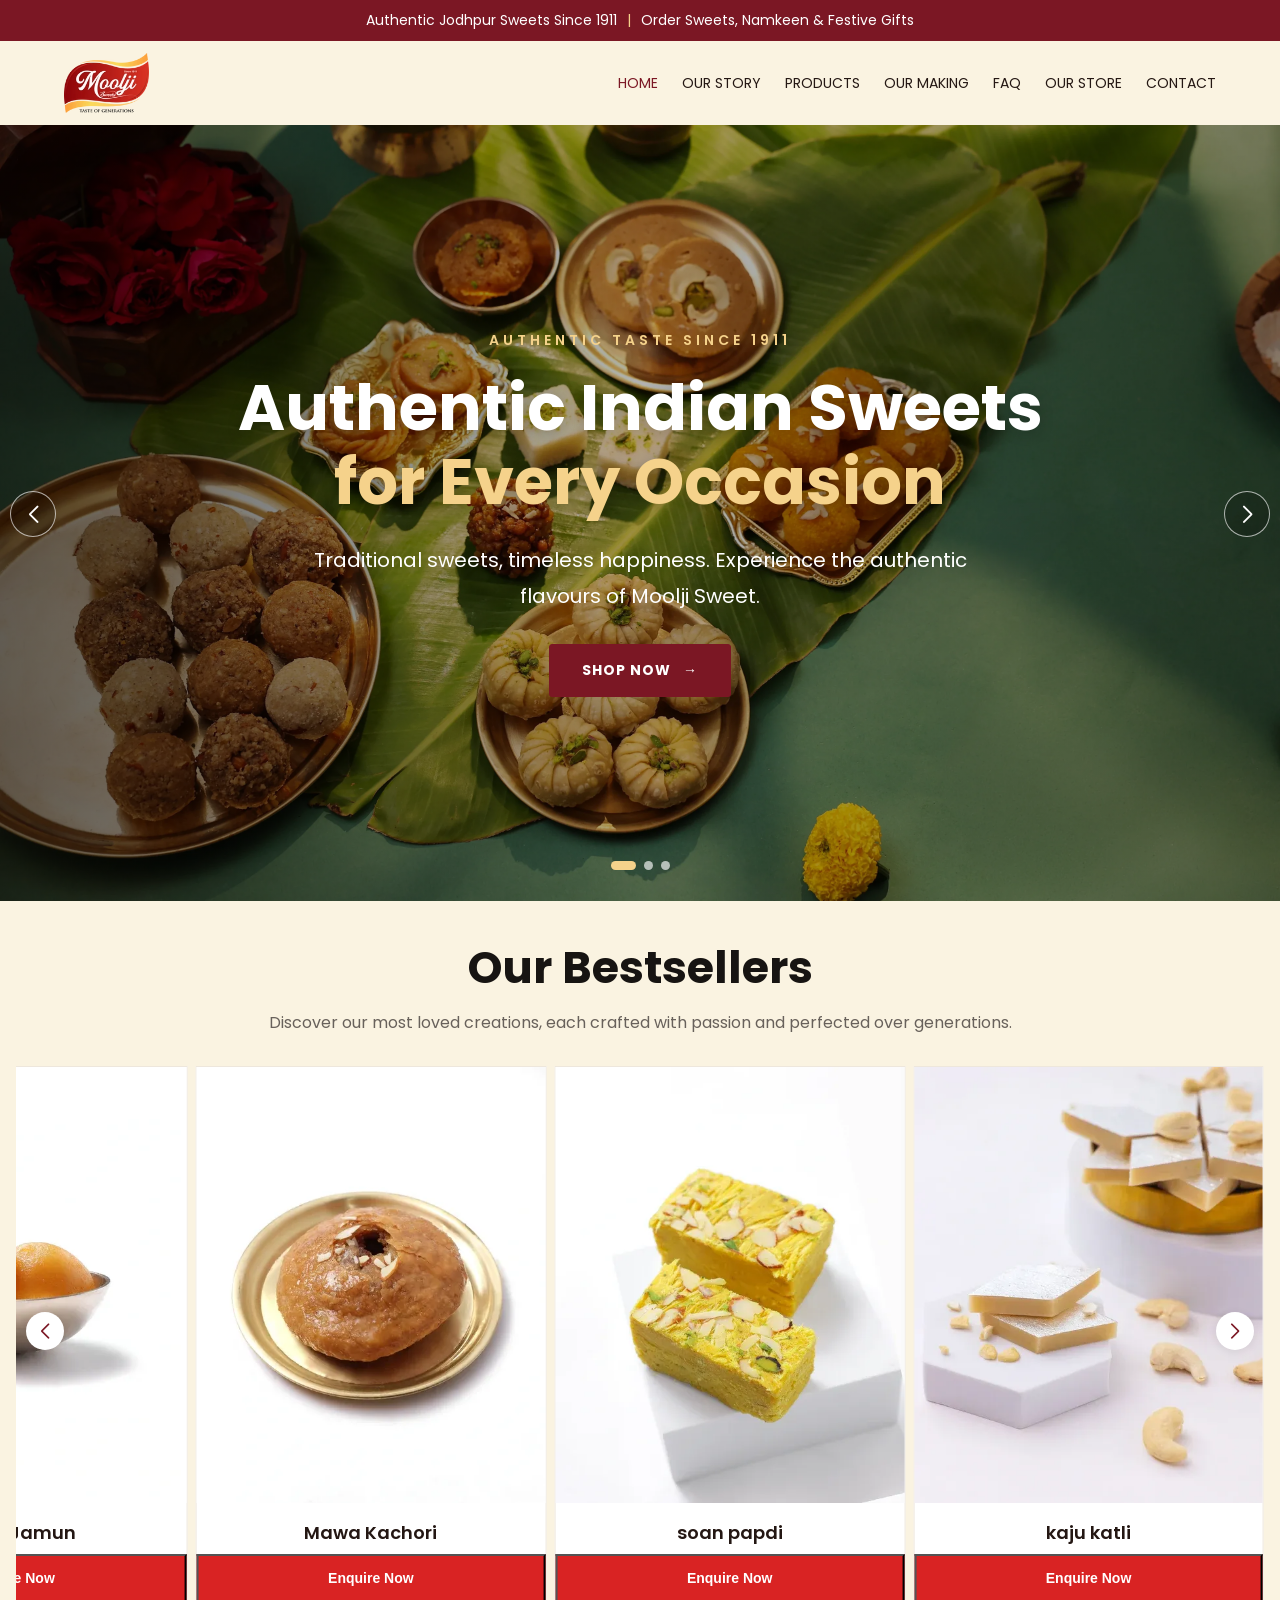
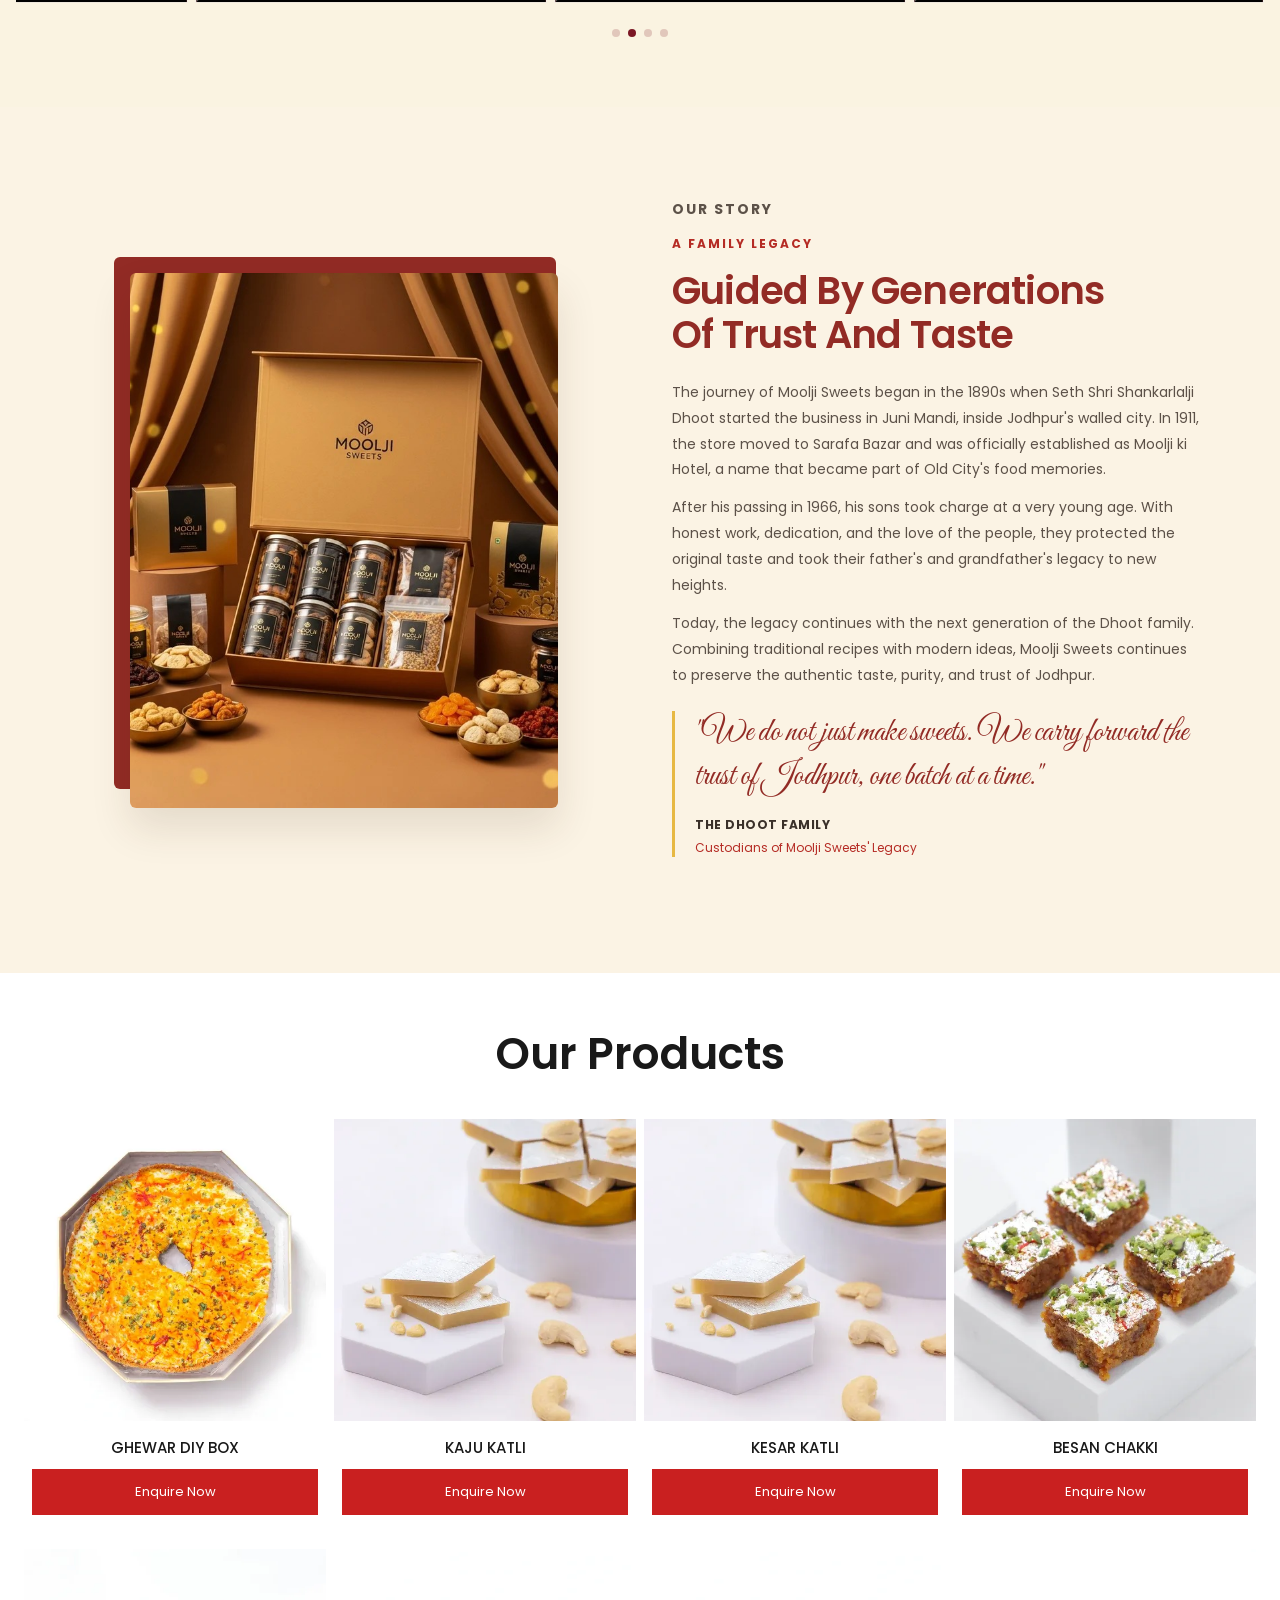
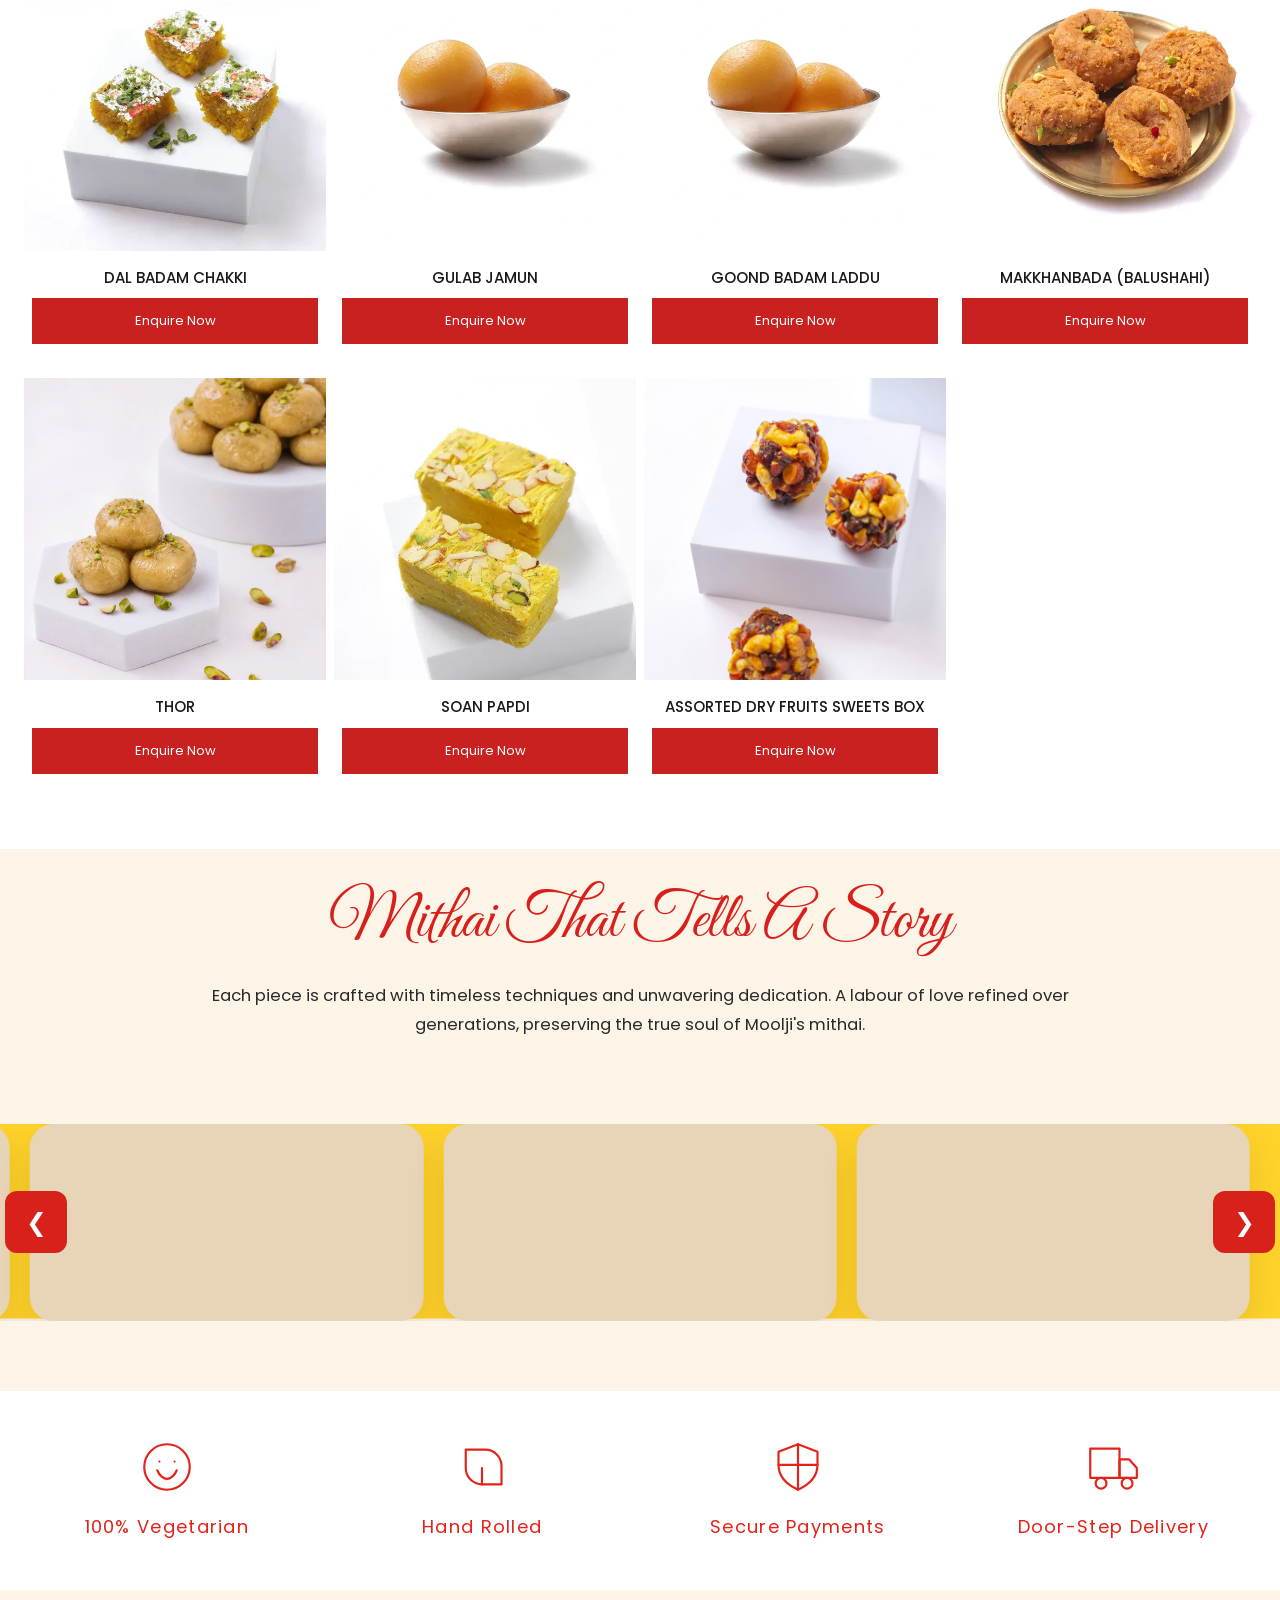
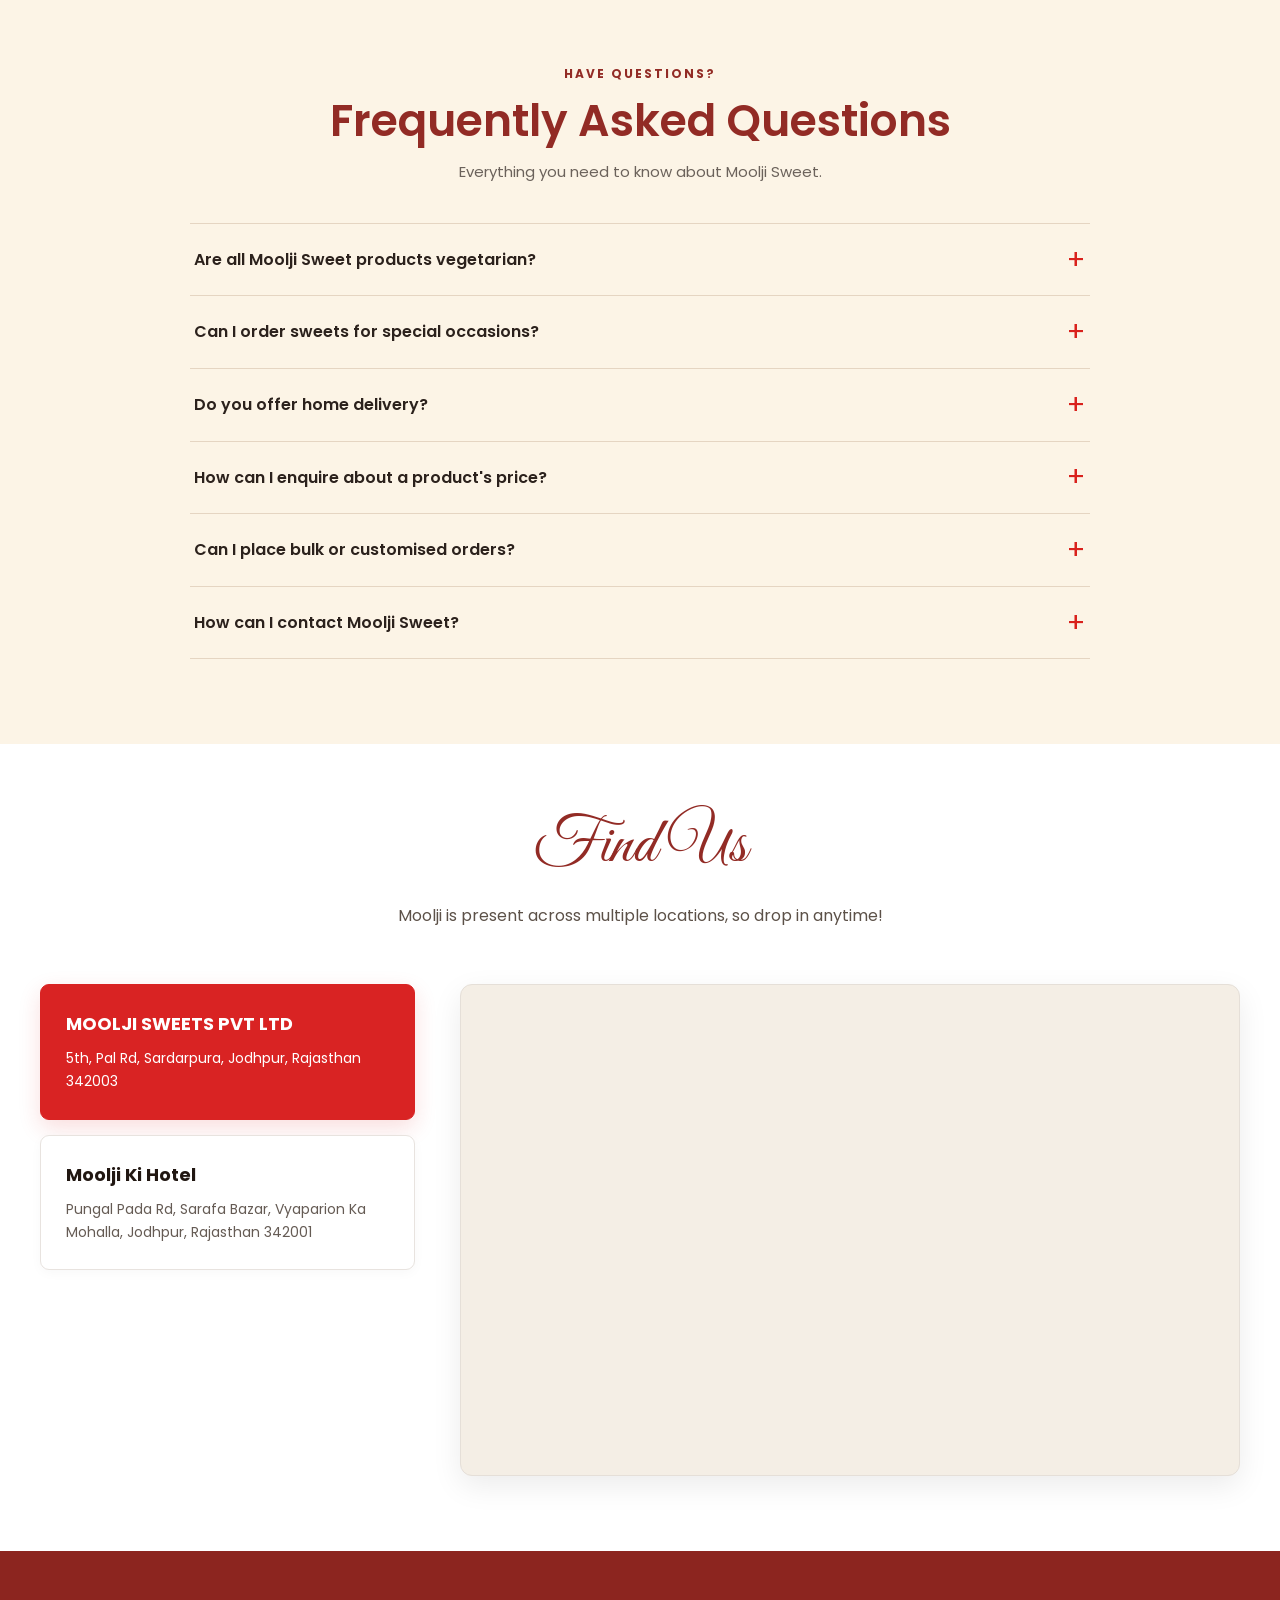
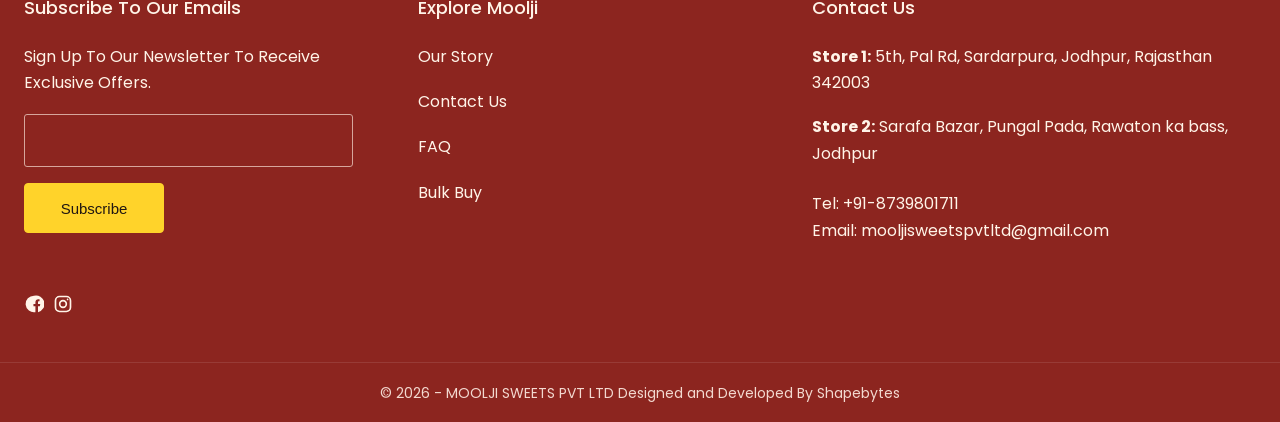
==== commit 7e4fb8cb: "res fix" ====
--- a/index.html
+++ b/index.html
@@ -37,7 +37,15 @@
             <img src="./public/logo.avif" alt="Moolji Sweet logo">
         </a>
 
-        <ul class="nav-links">
+        <!-- Hamburger Button -->
+        <button class="hamburger" id="hamburger" type="button" aria-label="Open navigation menu" aria-expanded="false"
+            aria-controls="navLinks">
+            <span></span>
+            <span></span>
+            <span></span>
+        </button>
+
+        <ul class="nav-links" id="navLinks">
             <li><a href="#home" class="active">Home</a></li>
             <li><a href="#our-story">Our Story</a></li>
             <li><a href="#products">Products</a></li>
--- a/style.css
+++ b/style.css
@@ -100,6 +100,111 @@
 .nav-links a:hover,
 .nav-links a.active {
     color: #7B1724;
+}
+
+/* Responsive Navbar */
+.navbar {
+    position: relative;
+    display: flex;
+    align-items: center;
+    justify-content: space-between;
+    gap: 20px;
+    z-index: 1000;
+}
+
+.nav-links {
+    display: flex;
+    align-items: center;
+    gap: 24px;
+    list-style: none;
+    margin: 0;
+    padding: 0;
+}
+
+.nav-links a {
+    text-decoration: none;
+}
+
+/* Hamburger hidden on desktop */
+.hamburger {
+    display: none;
+    flex-direction: column;
+    justify-content: center;
+    gap: 5px;
+    width: 44px;
+    height: 44px;
+    padding: 10px;
+    border: none;
+    background: transparent;
+    cursor: pointer;
+    z-index: 1002;
+}
+
+.hamburger span {
+    display: block;
+    width: 24px;
+    height: 2px;
+    background: #222;
+    border-radius: 2px;
+    transition: transform 0.3s ease, opacity 0.3s ease;
+}
+
+/* Mobile menu */
+@media (max-width: 768px) {
+    
+
+    .hamburger {
+        display: flex;
+    }
+
+    .nav-links {
+        display: flex;
+        flex-direction: column;
+        align-items: stretch;
+        gap: 0;
+
+        position: absolute;
+        top: 100%;
+        left: 0;
+        right: 0;
+
+        padding: 8px 20px;
+        background: #fff;
+        box-shadow: 0 8px 20px rgba(0, 0, 0, 0.12);
+        border-radius: 0 0 12px 12px;
+
+        opacity: 0;
+        visibility: hidden;
+        pointer-events: none;
+        transform: translateY(-10px);
+        transition: opacity 0.25s ease, transform 0.25s ease,
+            visibility 0.25s ease;
+    }
+
+    .nav-links.active {
+        opacity: 1;
+        visibility: visible;
+        pointer-events: auto;
+        transform: translateY(0);
+    }
+
+    .nav-links li a {
+        display: block;
+        padding: 13px 4px;
+    }
+
+    /* Hamburger changes to X */
+    .hamburger.active span:nth-child(1) {
+        transform: translateY(7px) rotate(45deg);
+    }
+
+    .hamburger.active span:nth-child(2) {
+        opacity: 0;
+    }
+
+    .hamburger.active span:nth-child(3) {
+        transform: translateY(-7px) rotate(-45deg);
+    }
 }
 
 
@@ -342,8 +447,8 @@
     .navbar {
         min-height: auto;
         padding: 12px 16px;
-        flex-direction: column;
-        justify-content: center;
+       
+        justify-content: space-between;
         gap: 8px;
     }
 
@@ -1395,7 +1500,7 @@
 .making-card {
     flex-shrink: 0;
     min-width: 0;
-    height: auto;
+    height: 100%;
     overflow: hidden;
     border-radius: 24px;
     background: #e8d5b8;
@@ -1405,7 +1510,7 @@
 .making-card video {
     display: block;
     width: 100%;
-    height: 600px;
+    height: 100%;
     object-fit: cover;
 }
 
@@ -1447,7 +1552,7 @@
     }
 
     .making-card video {
-        height: 420px;
+        height: 100%;
     }
 
     .making-slider::before {
@@ -1484,7 +1589,7 @@
     }
 
     .making-card video {
-        height: 380px;
+        height: 100%;
     }
 
     .making-slider::before {
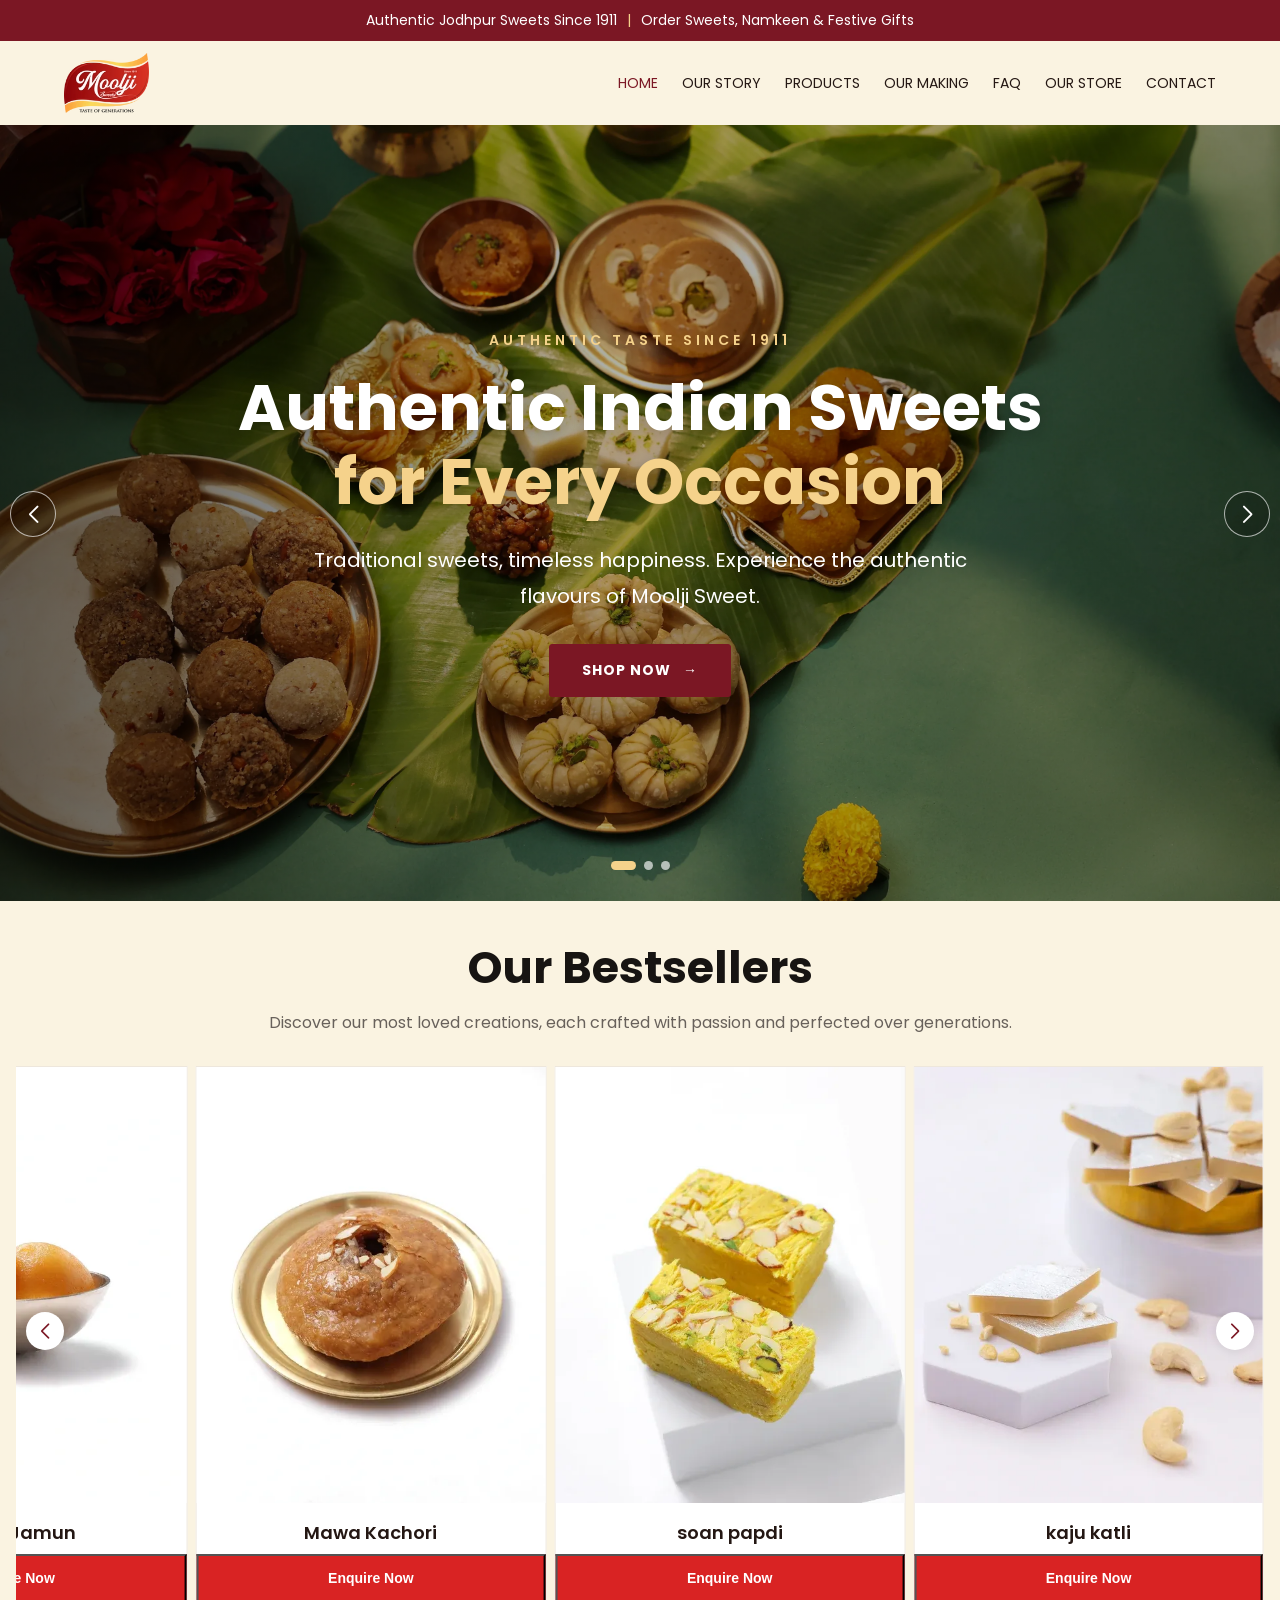
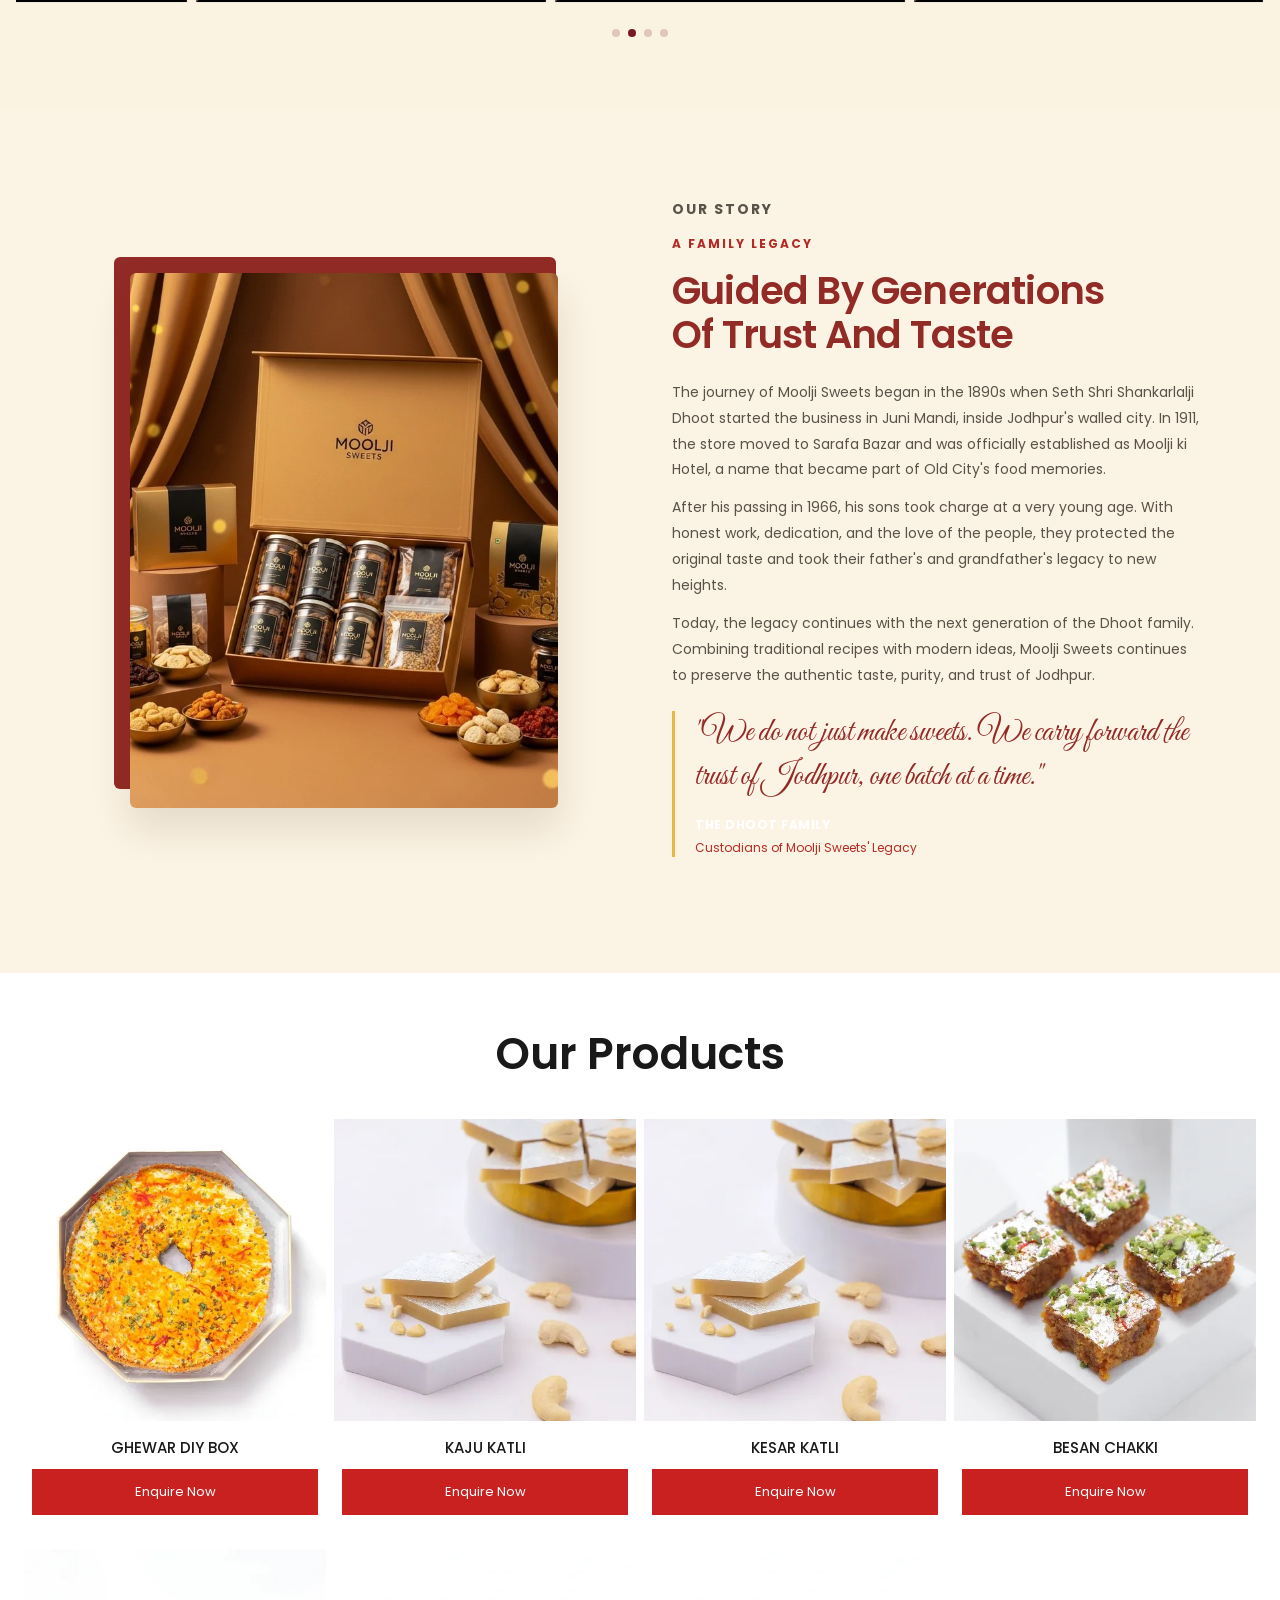
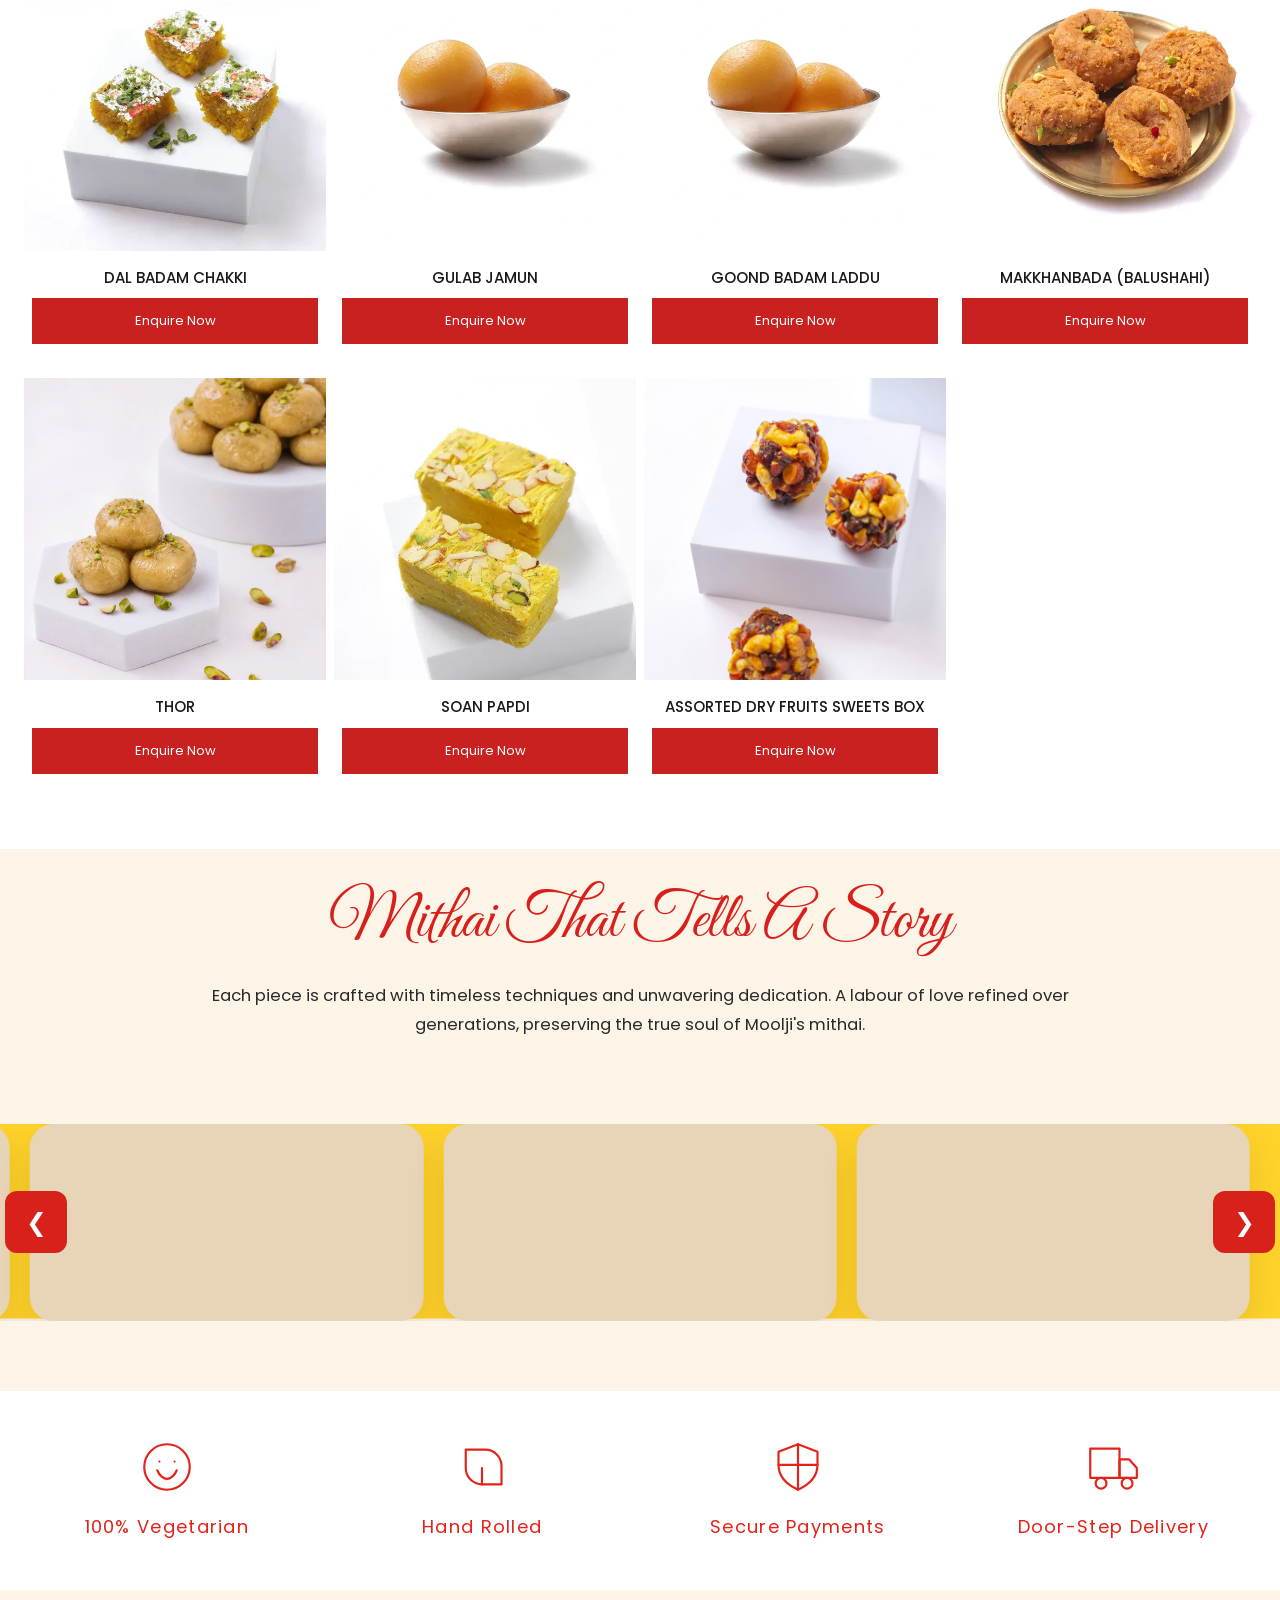
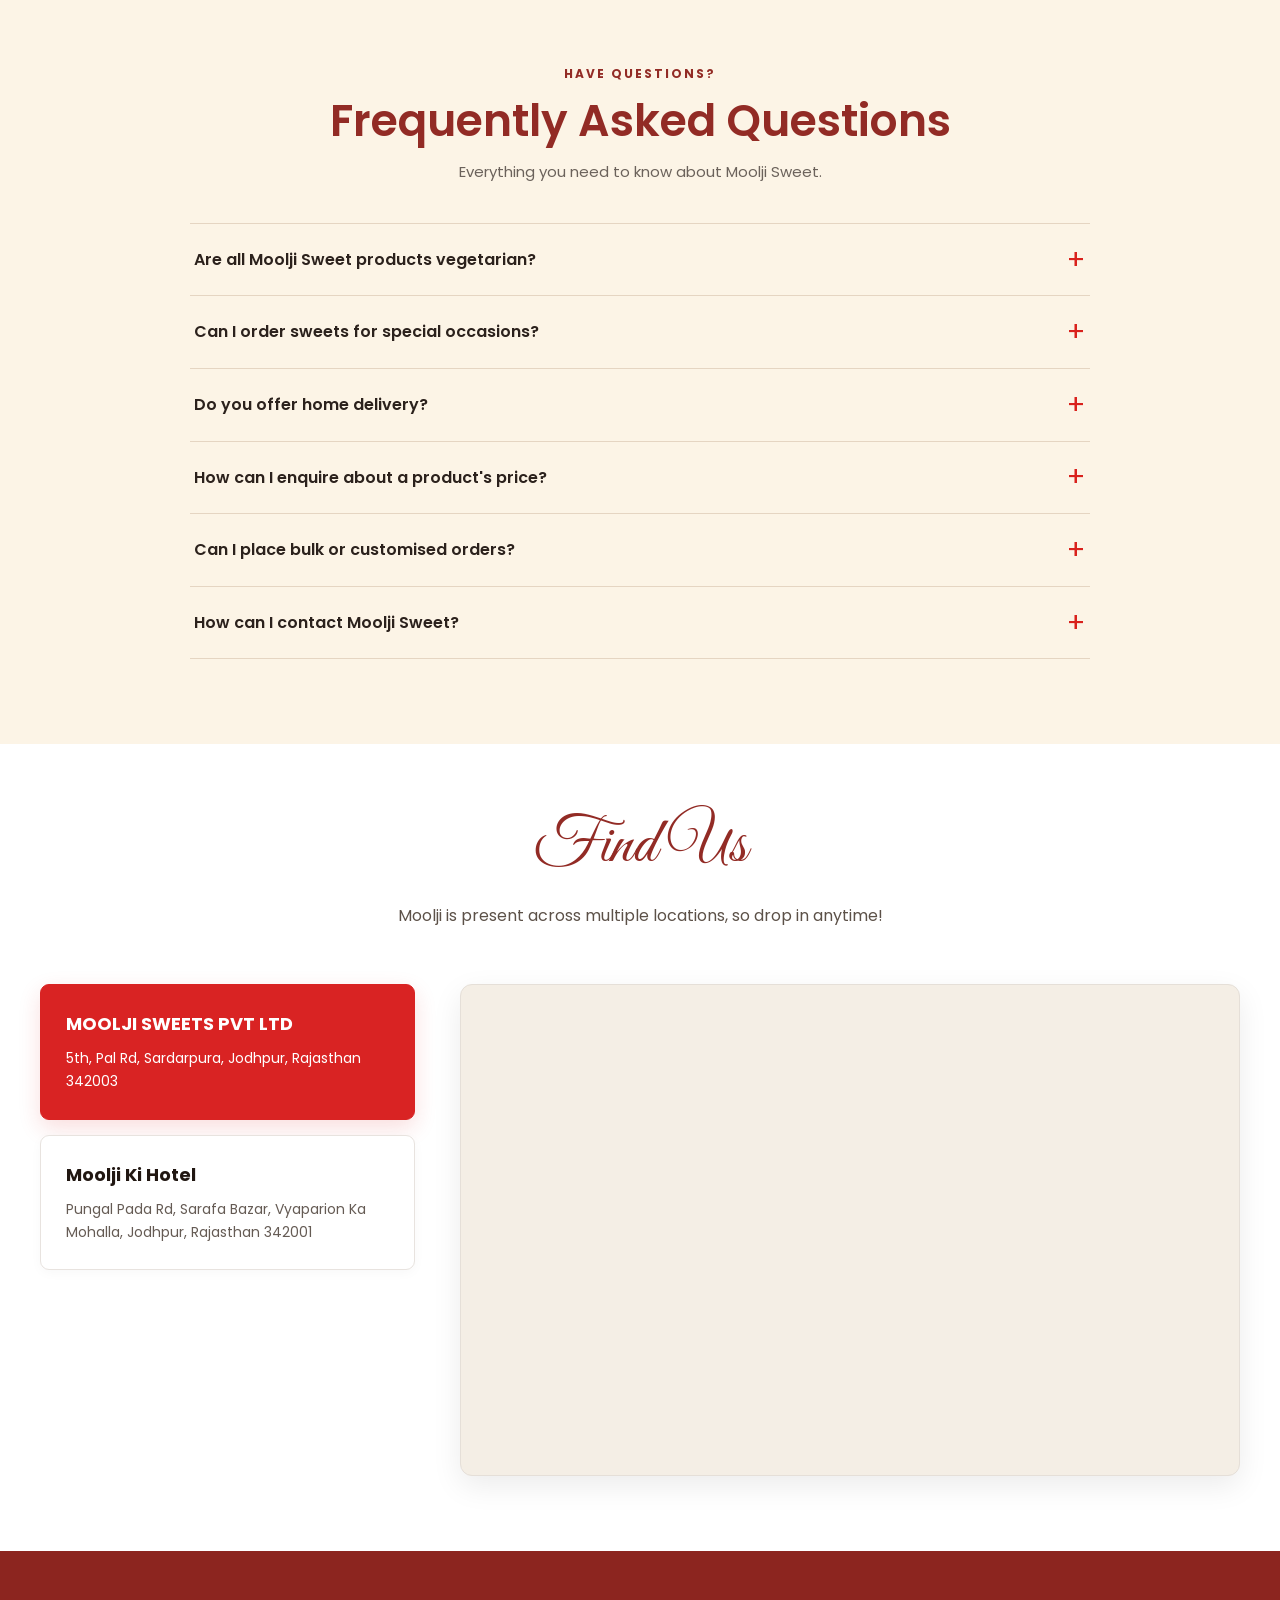
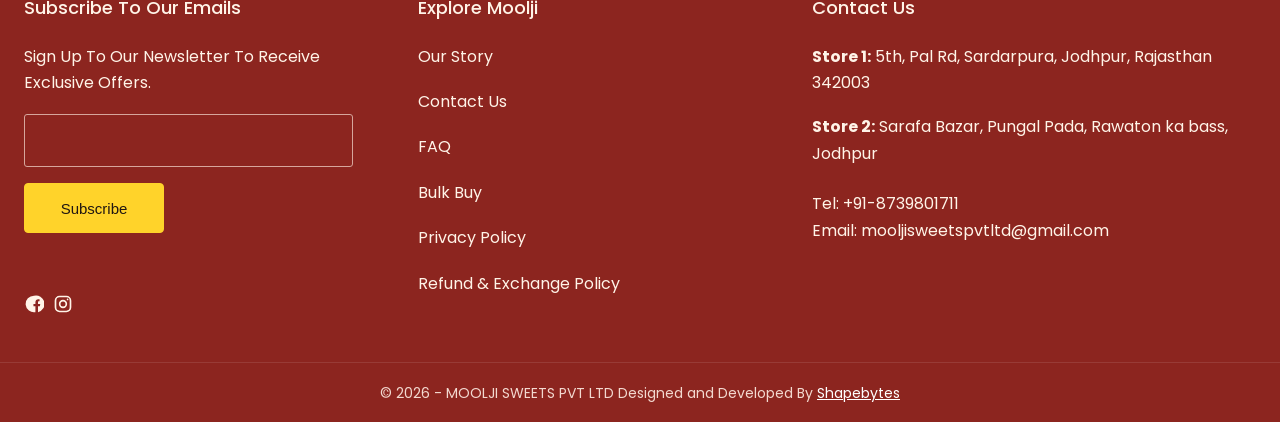
==== commit 589fd2ce: "refund & privacy page add" ====
--- a/index.html
+++ b/index.html
@@ -700,9 +700,12 @@
                     <label class="sr-only" for="newsletterEmail">
                         Email address
                     </label>
+
                     <input type="email" id="newsletterEmail" name="email" autocomplete="email"
                         aria-label="Email address" required>
+
                     <button type="submit">Subscribe</button>
+
                     <p class="newsletter-status" id="newsletterStatus" aria-live="polite"></p>
                 </form>
 
@@ -730,10 +733,12 @@
             <div class="footer-column footer-explore">
                 <h3>Explore Moolji</h3>
                 <ul>
-                    <li><a href="#story">Our Story</a></li>
+                    <li><a href="#our-story">Our Story</a></li>
                     <li><a href="#contact">Contact Us</a></li>
                     <li><a href="#faq">FAQ</a></li>
                     <li><a href="#products">Bulk Buy</a></li>
+                    <li><a href="./privacy-policy.html"> Privacy Policy</a></li>
+                    <li><a href="./refund-policy.html"> Refund &amp; Exchange Policy</a></li>
                 </ul>
             </div>
 
@@ -756,6 +761,7 @@
                         Tel:
                         <a href="tel:+918739801711">+91-8739801711</a>
                     </p>
+
                     <p>
                         Email:
                         <a href="mailto:mooljisweetspvtltd@gmail.com">
@@ -767,14 +773,16 @@
 
         </div>
 
-        <!-- Copyright -->
+        <!-- Copyright and Policy Buttons -->
         <div class="footer-bottom">
             <p>
                 © <span id="footerYear">2026</span> - MOOLJI SWEETS PVT LTD
-                Designed and Developed By <a href="https://shapebytes.com/">Shapebytes</a>
+                Designed and Developed By
+                <a href="https://shapebytes.com/">Shapebytes</a>
             </p>
         </div>
     </footer>
+
 
 
 
--- a/style.css
+++ b/style.css
@@ -1175,7 +1175,7 @@
 }
 
 .story-quote footer strong {
-    color: #3a3029;
+    color: white;
     font-size: 12px;
     text-transform: uppercase;
     letter-spacing: 0.5px;
@@ -2084,6 +2084,45 @@
     min-width: 0;
 }
 
+/* Footer Policy Buttons */
+.footer-policy-links {
+    display: flex;
+    justify-content: center;
+    align-items: center;
+    flex-wrap: wrap;
+    gap: 12px;
+    margin-top: 18px;
+}
+
+.footer-policy-btn {
+    display: inline-block;
+    padding: 10px 18px;
+    border: 1px solid #c8a27a;
+    border-radius: 6px;
+    background: #6b321c;
+    color: #fff !important;
+    text-decoration: none !important;
+    font-size: 13px;
+    transition: background 0.25s ease;
+}
+
+.footer-policy-btn:hover {
+    background: #8b451f;
+}
+
+@media (max-width: 480px) {
+    .footer-policy-links {
+        flex-direction: column;
+        width: 100%;
+    }
+
+    .footer-policy-btn {
+        width: 100%;
+        max-width: 280px;
+        text-align: center;
+    }
+}
+
 .footer-column h3 {
     margin: 0 0 23px;
     color: #fff4e8;
@@ -2376,4 +2415,73 @@
 .productsSwiper .swiper-wrapper,
 .making-slider .swiper-wrapper {
     transition-timing-function: linear !important;
+}
+
+
+
+/* Privacy Policy and Refund Policy pages */
+.policy-page {
+    min-height: 60vh;
+    padding: 60px 20px;
+    background: #fffaf3;
+}
+
+.policy-container {
+    max-width: 900px;
+    margin: 0 auto;
+    padding: 40px;
+    background: #fff;
+    border-radius: 12px;
+    box-shadow: 0 8px 30px rgba(0, 0, 0, 0.06);
+}
+
+.policy-container h1 {
+    margin: 0 0 20px;
+    color: #6b321c;
+    font-size: clamp(28px, 4vw, 40px);
+}
+
+.policy-container section {
+    margin-top: 30px;
+}
+
+.policy-container h2 {
+    margin-bottom: 10px;
+    color: #6b321c;
+    font-size: 20px;
+}
+
+.policy-container p {
+    line-height: 1.8;
+    color: #555;
+}
+
+.policy-container a,
+.footer-bottom a {
+    color: white;
+    text-decoration: underline;
+}
+
+.policy-updated {
+    margin-top: 35px;
+    font-size: 14px;
+    color: #777;
+}
+
+.policy-container + * {
+    margin-top: 20px;
+}
+
+@media (max-width: 600px) {
+    .policy-page {
+        padding: 30px 14px;
+    }
+
+    .policy-container {
+        padding: 24px 18px;
+    }
+
+    .policy-container h2 {
+        font-size: 18px;
+    }
 }
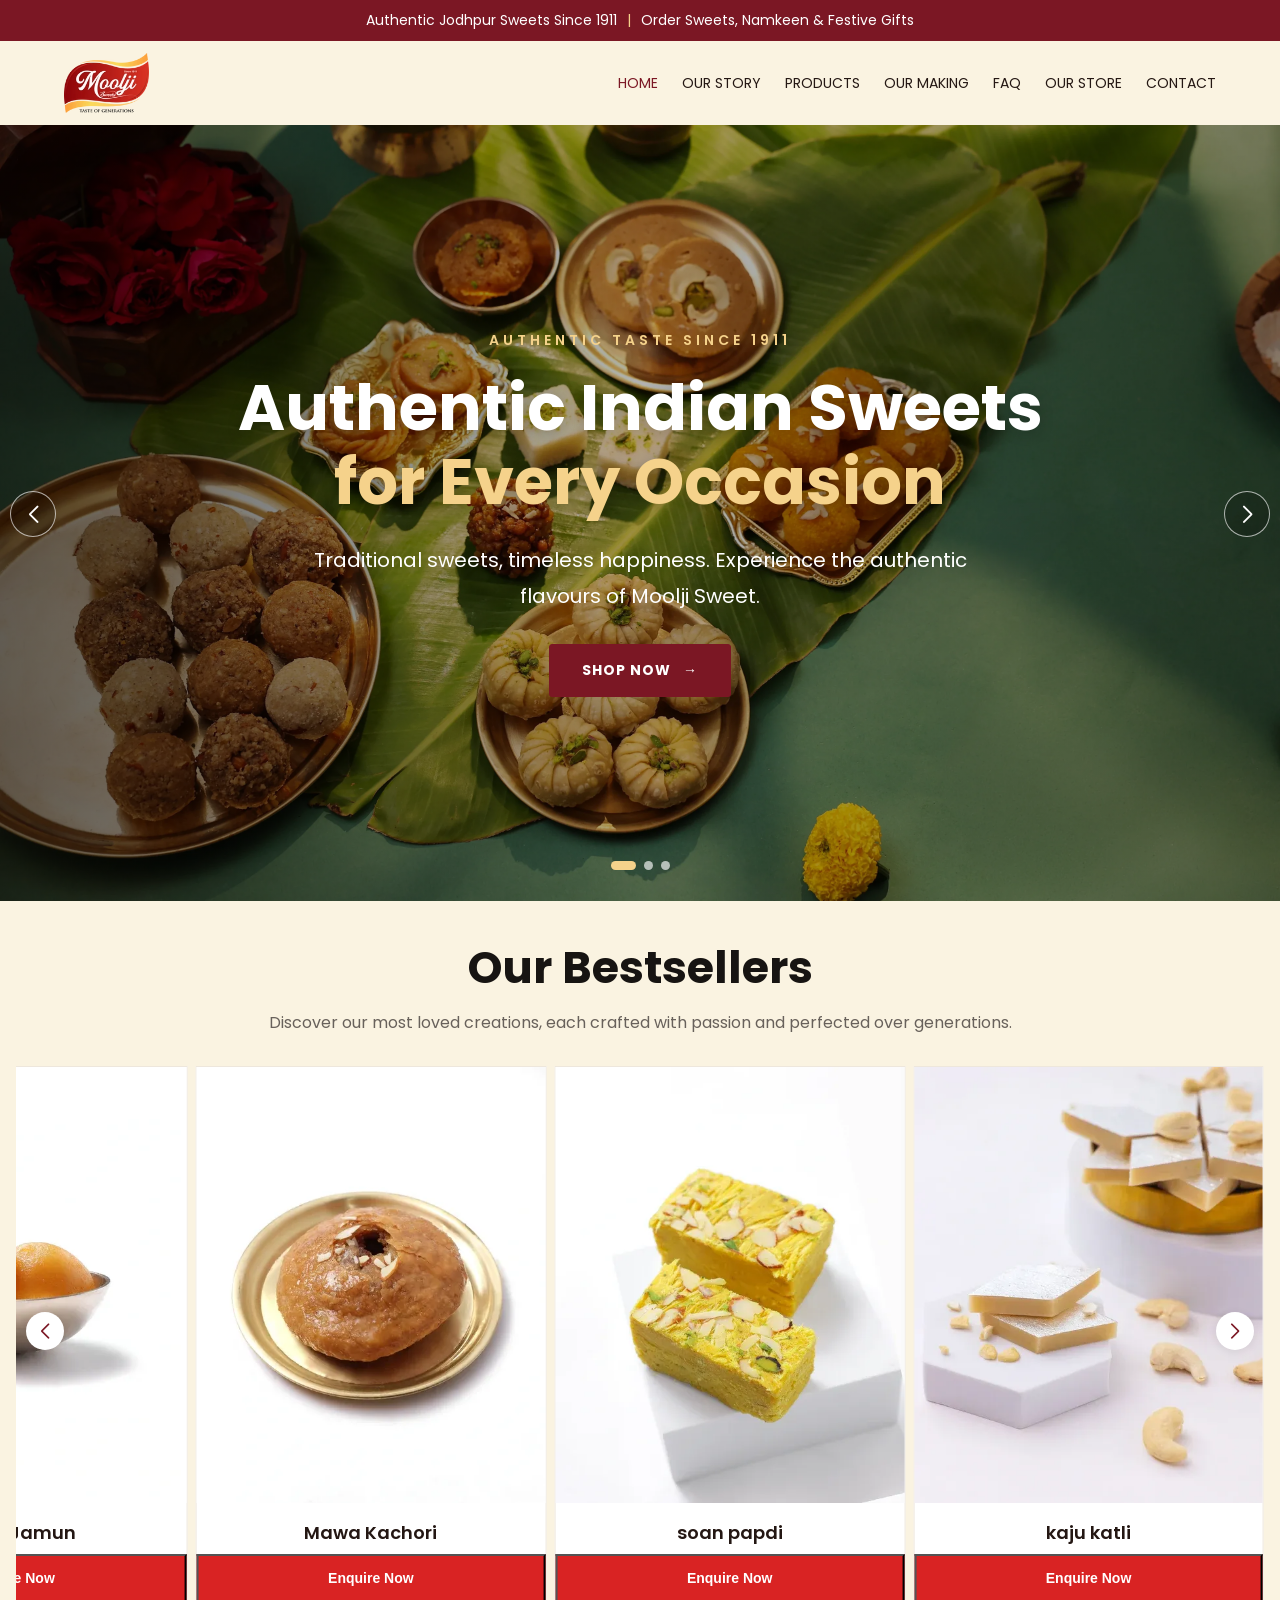
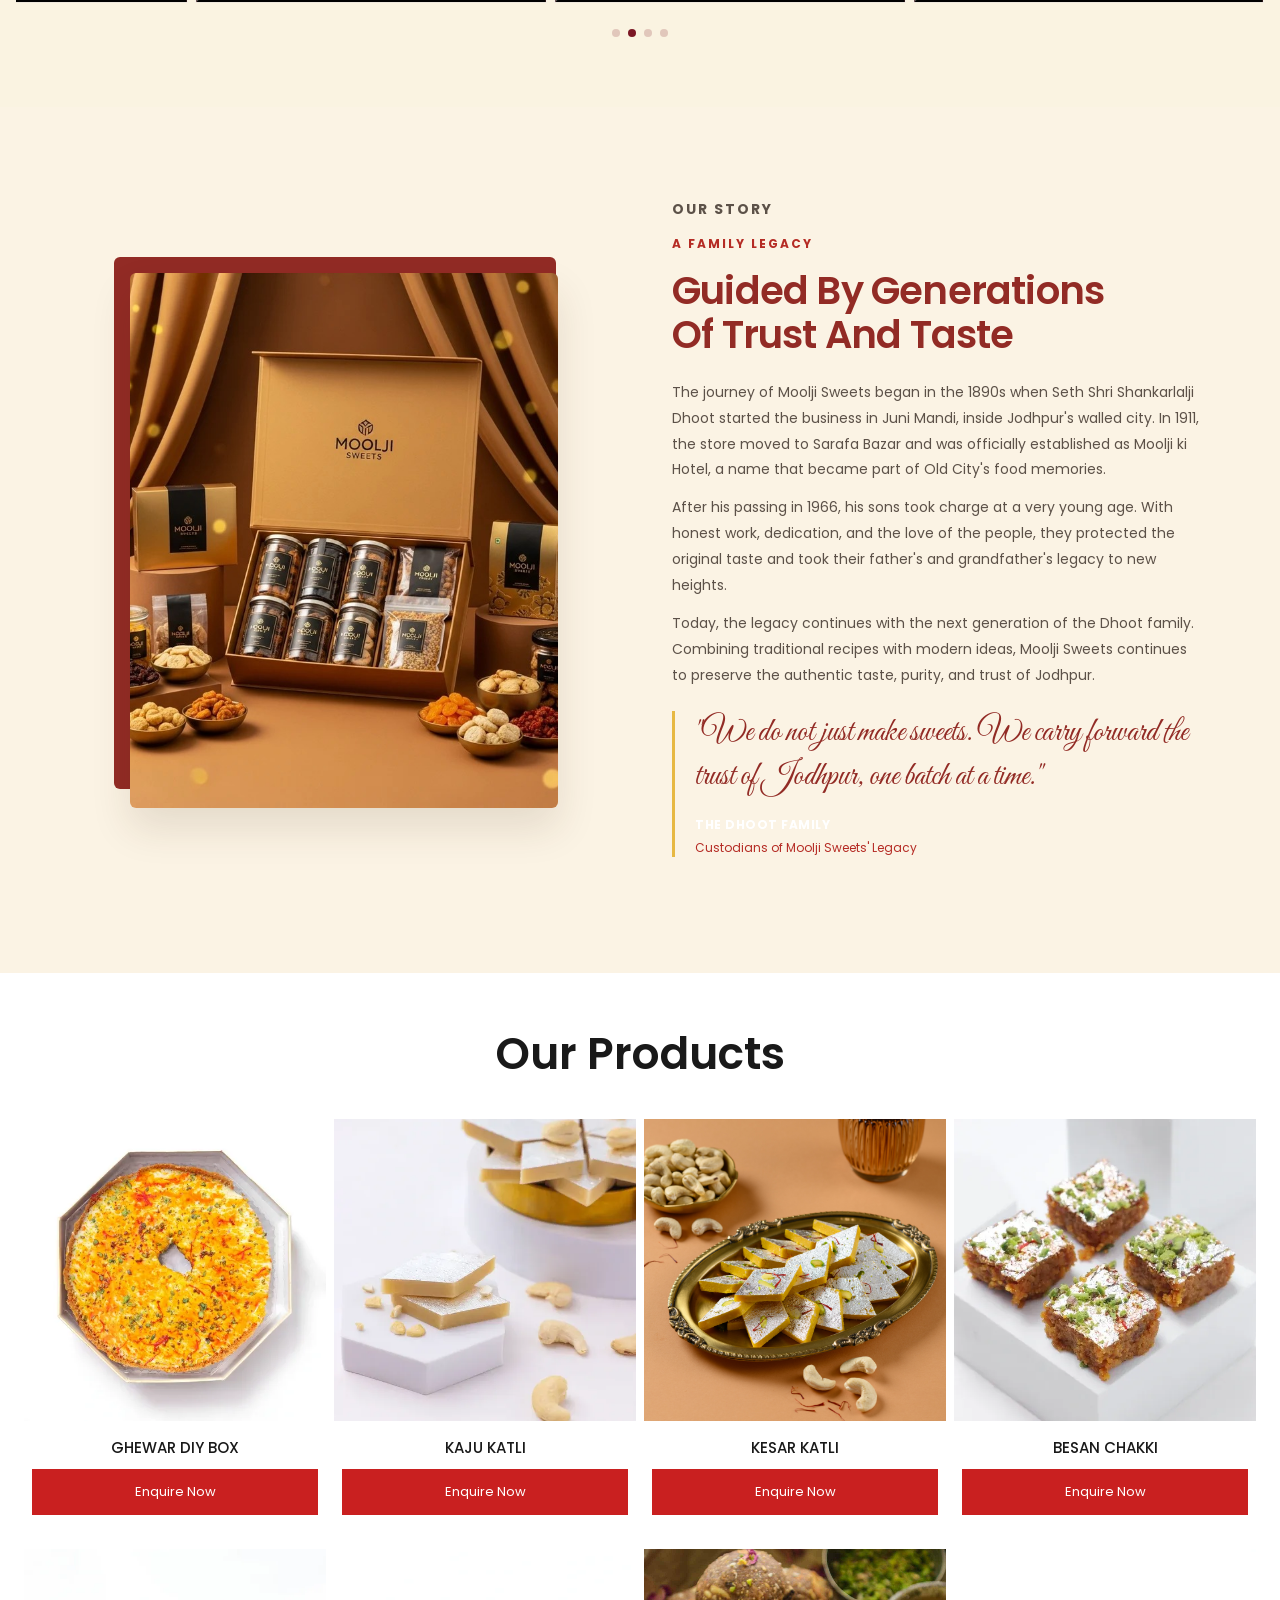
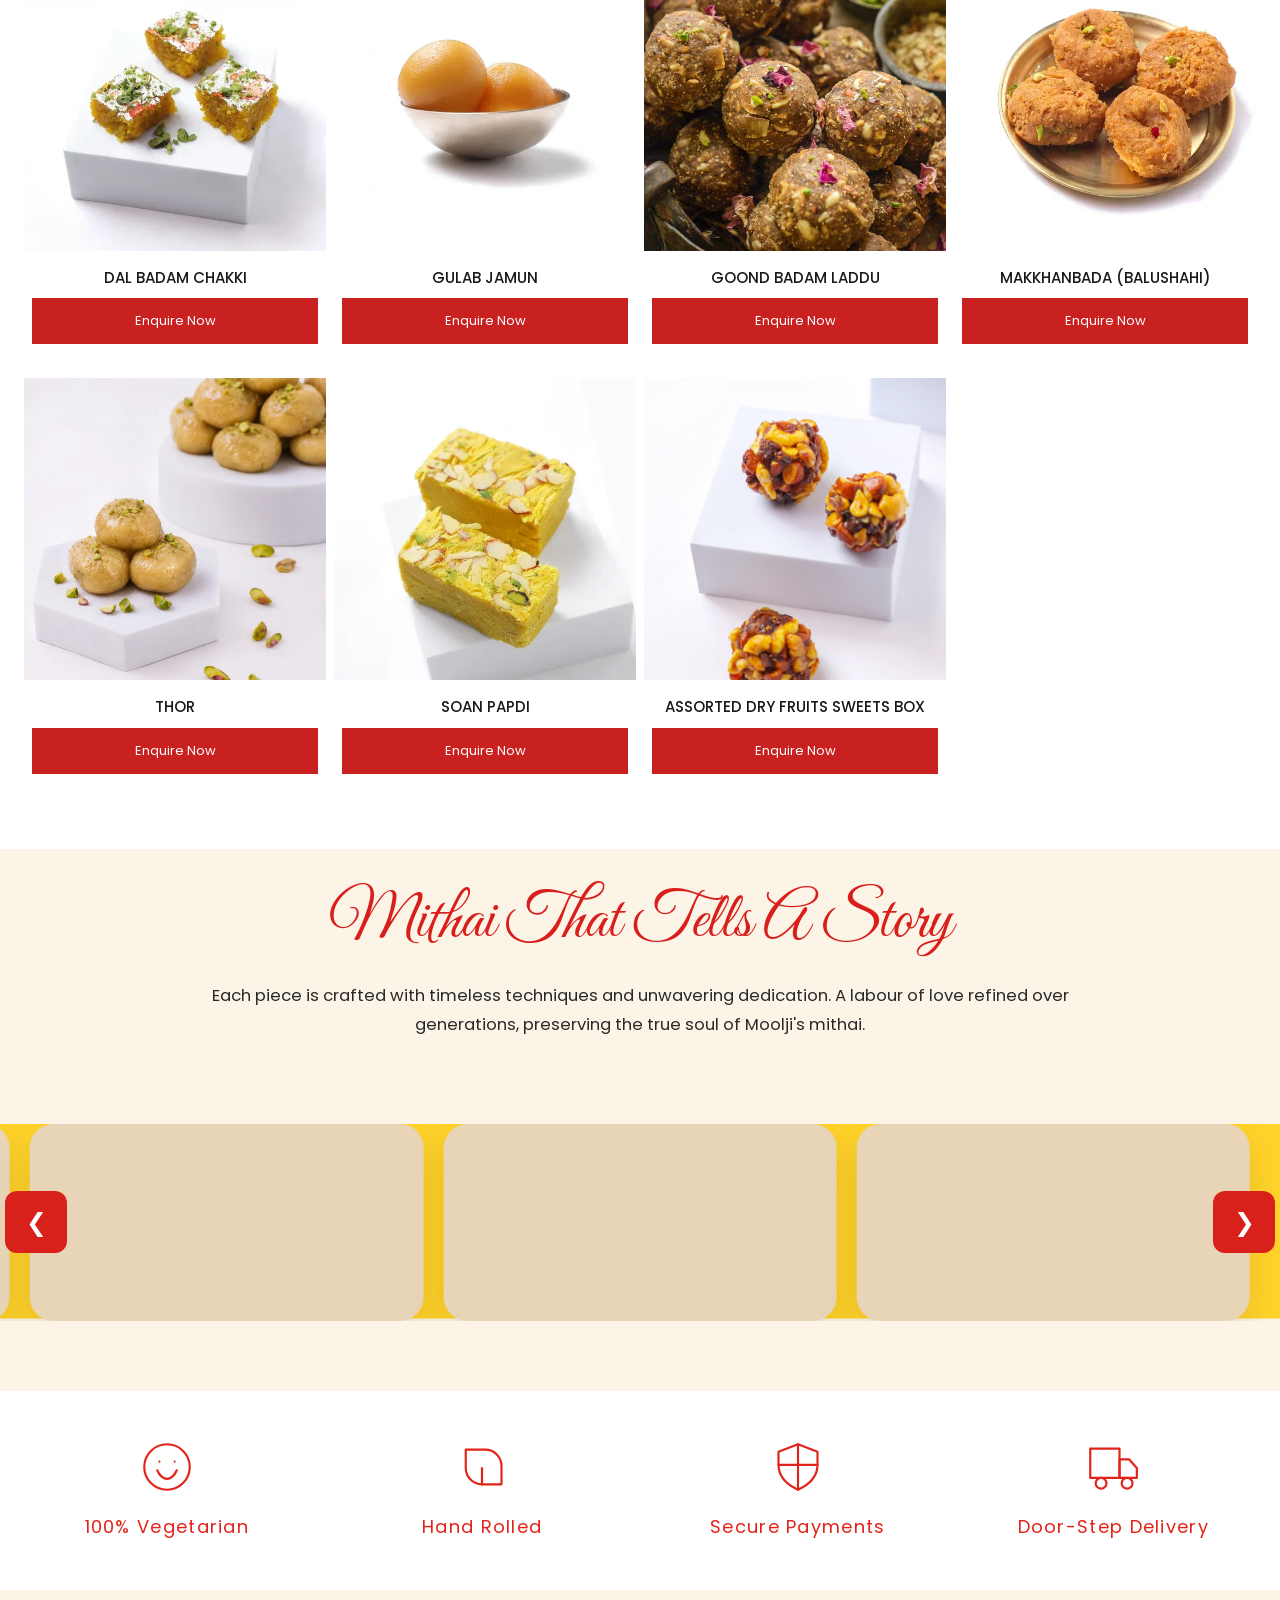
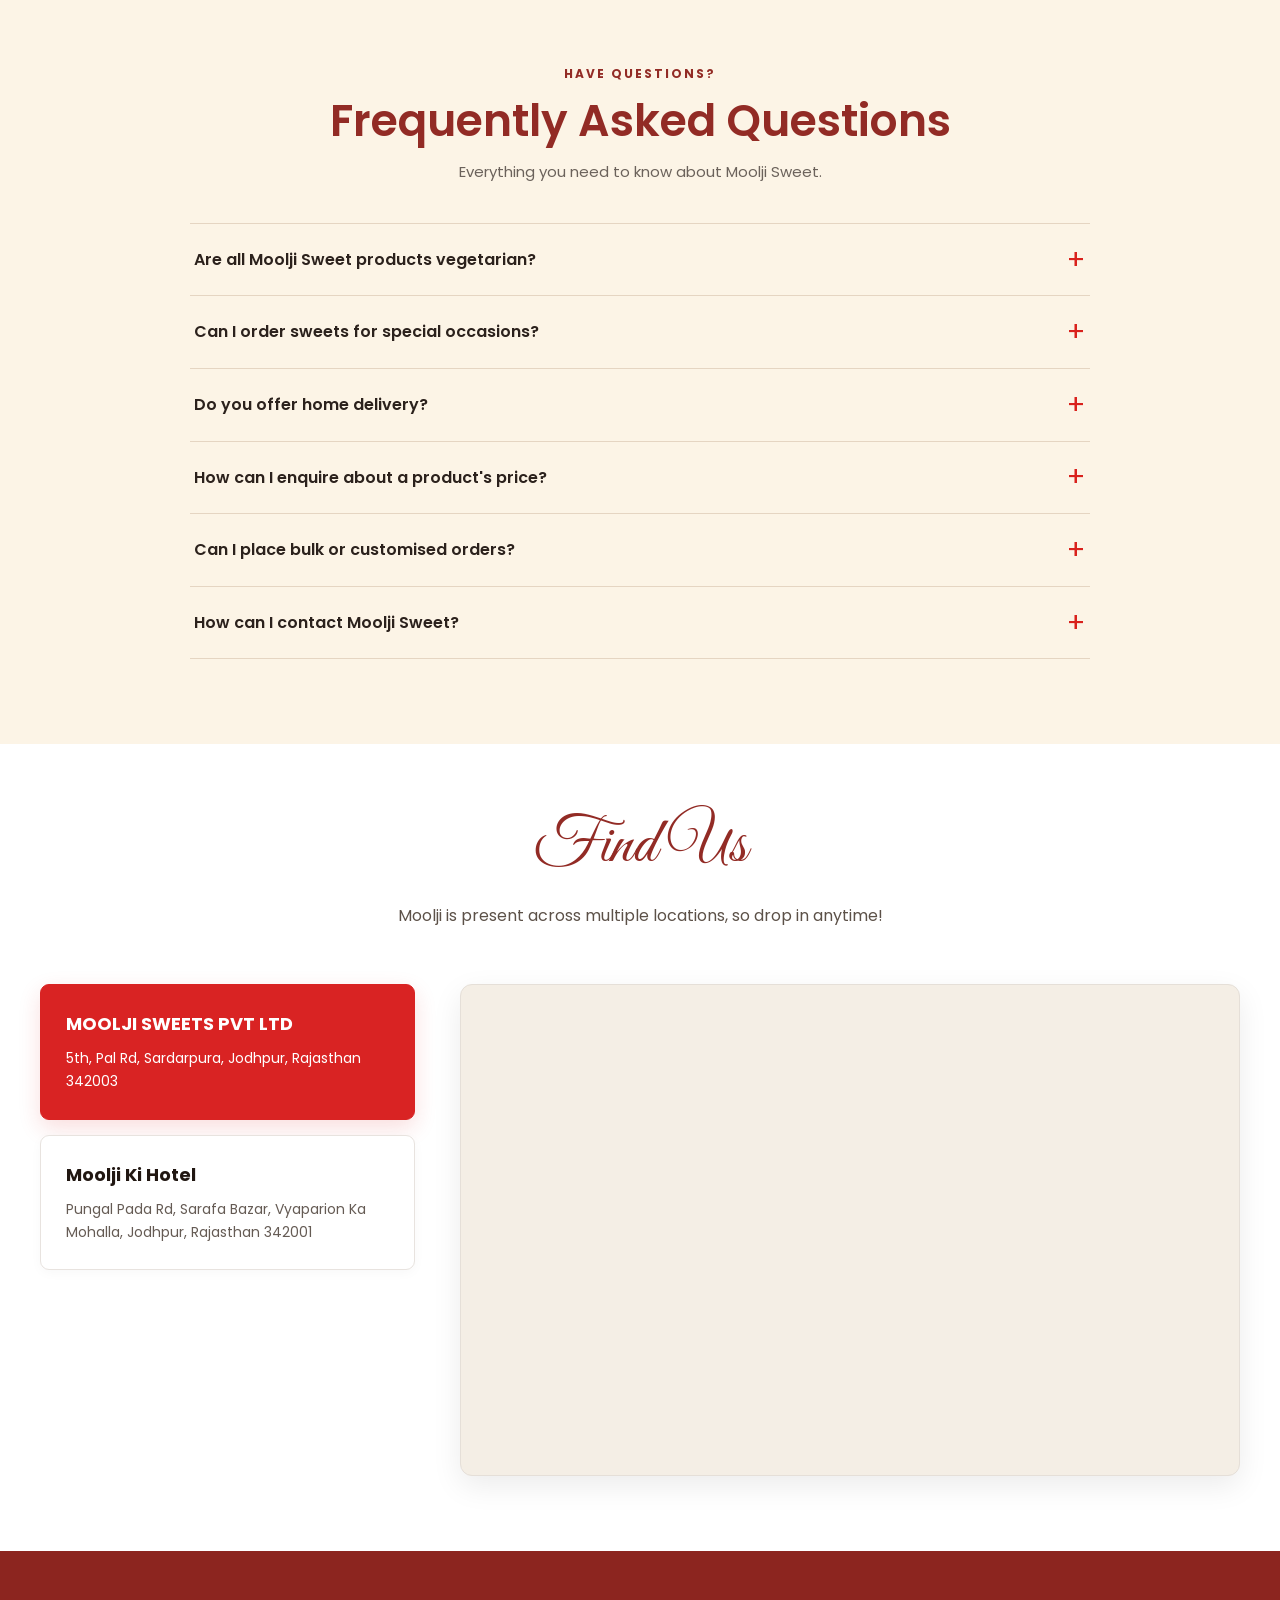
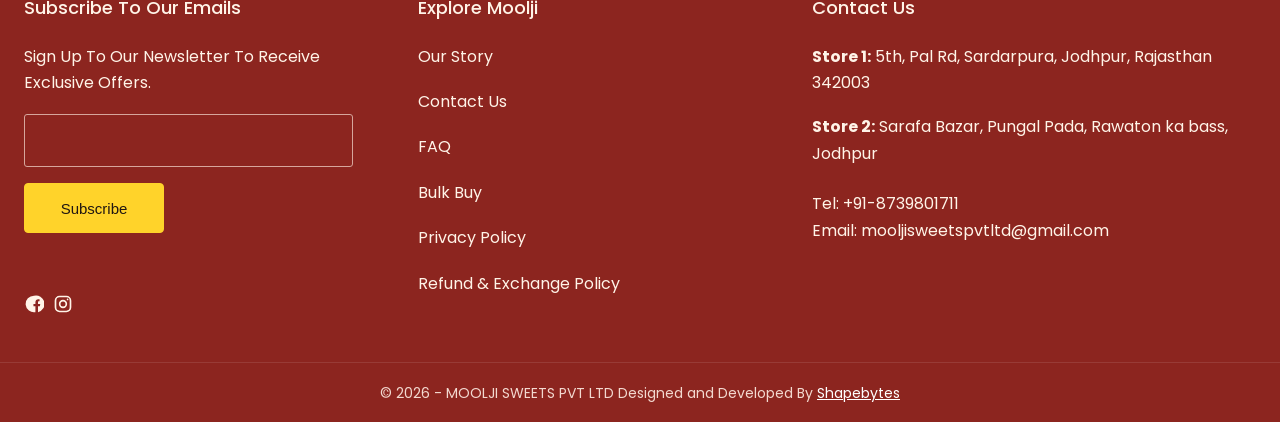
==== commit a7df8d31: "img update" ====
--- a/index.html
+++ b/index.html
@@ -347,7 +347,7 @@
                 <article class="store-product">
                     <button type="button" class="store-product-image enquire-trigger" data-product="Kesar Katli"
                         aria-label="Enquire about Kesar Katli">
-                        <img src="./public/Products/imgi_7_kaju-katli.webp" alt="Kesar Katli" loading="lazy">
+                        <img src="./public/Products/kesar-katli.jpg" alt="Kesar Katli" loading="lazy">
                     </button>
                     <div class="store-product-info">
                         <h3>Kesar Katli</h3>
@@ -399,7 +399,7 @@
                 <article class="store-product">
                     <button type="button" class="store-product-image enquire-trigger" data-product="Goond Badam Laddu"
                         aria-label="Enquire about Goond Badam Laddu">
-                        <img src="./public/Products/imgi_5_gulab_jamun.webp" alt="Goond Badam Laddu" loading="lazy">
+                        <img src="./public/Products/gond-laddu.jpg" alt="Goond Badam Laddu" loading="lazy">
                     </button>
                     <div class="store-product-info">
                         <h3>Goond Badam Laddu</h3>
@@ -875,6 +875,27 @@
                     as a WhatsApp message.
                 </p>
 
+
+                <!-- Terms & Conditions Consent -->
+                <div class="enquiry-terms">
+                    <label class="terms-checkbox">
+                        <input type="checkbox" id="acceptTerms" name="acceptTerms" required>
+
+                        <span>
+                            I agree to the
+                            <a href="./privacy-policy.html" target="_blank" rel="noopener noreferrer">
+                                Privacy Policy
+                            </a>
+                            and
+                            <a href="./refund-policy.html" target="_blank" rel="noopener noreferrer">
+                                Refund &amp; Exchange Policy
+                            </a>.
+                        </span>
+                    </label>
+                    <p class="terms-required">Please accept the policies to continue.</p>
+                </div>
+
+
                 <div class="enquiry-actions">
                     <button type="button" class="enquiry-cancel" data-close-enquiry>
                         Cancel
--- a/style.css
+++ b/style.css
@@ -151,7 +151,7 @@
 
 /* Mobile menu */
 @media (max-width: 768px) {
-    
+
 
     .hamburger {
         display: flex;
@@ -447,7 +447,7 @@
     .navbar {
         min-height: auto;
         padding: 12px 16px;
-       
+
         justify-content: space-between;
         gap: 8px;
     }
@@ -955,6 +955,57 @@
     font-size: 12px;
     line-height: 1.6;
 }
+
+
+/* Enquiry Terms & Conditions */
+.enquiry-terms {
+    margin: 18px 0;
+}
+
+.terms-checkbox {
+    display: flex;
+    align-items: flex-start;
+    gap: 10px;
+    font-size: 13px;
+    line-height: 1.6;
+    color: #4b362b;
+    cursor: pointer;
+}
+
+.terms-checkbox input {
+    width: 17px;
+    height: 17px;
+    min-width: 17px;
+    margin-top: 3px;
+    accent-color: #6b321c;
+    cursor: pointer;
+}
+
+.terms-checkbox a {
+    color: #6b321c;
+    text-decoration: underline;
+    font-weight: 600;
+}
+
+.terms-checkbox a:hover {
+    color: #8b451f;
+}
+
+.terms-required {
+    display: none;
+    margin: 6px 0 0 27px;
+    color: #c62828;
+    font-size: 12px;
+}
+
+.enquiry-terms:has(input:invalid) .terms-required {
+    display: none;
+}
+
+.enquiry-terms input:invalid:not(:focus) {
+    outline-color: #c62828;
+}
+
 
 .enquiry-actions {
     display: flex;
@@ -2468,7 +2519,7 @@
     color: #777;
 }
 
-.policy-container + * {
+.policy-container+* {
     margin-top: 20px;
 }
 
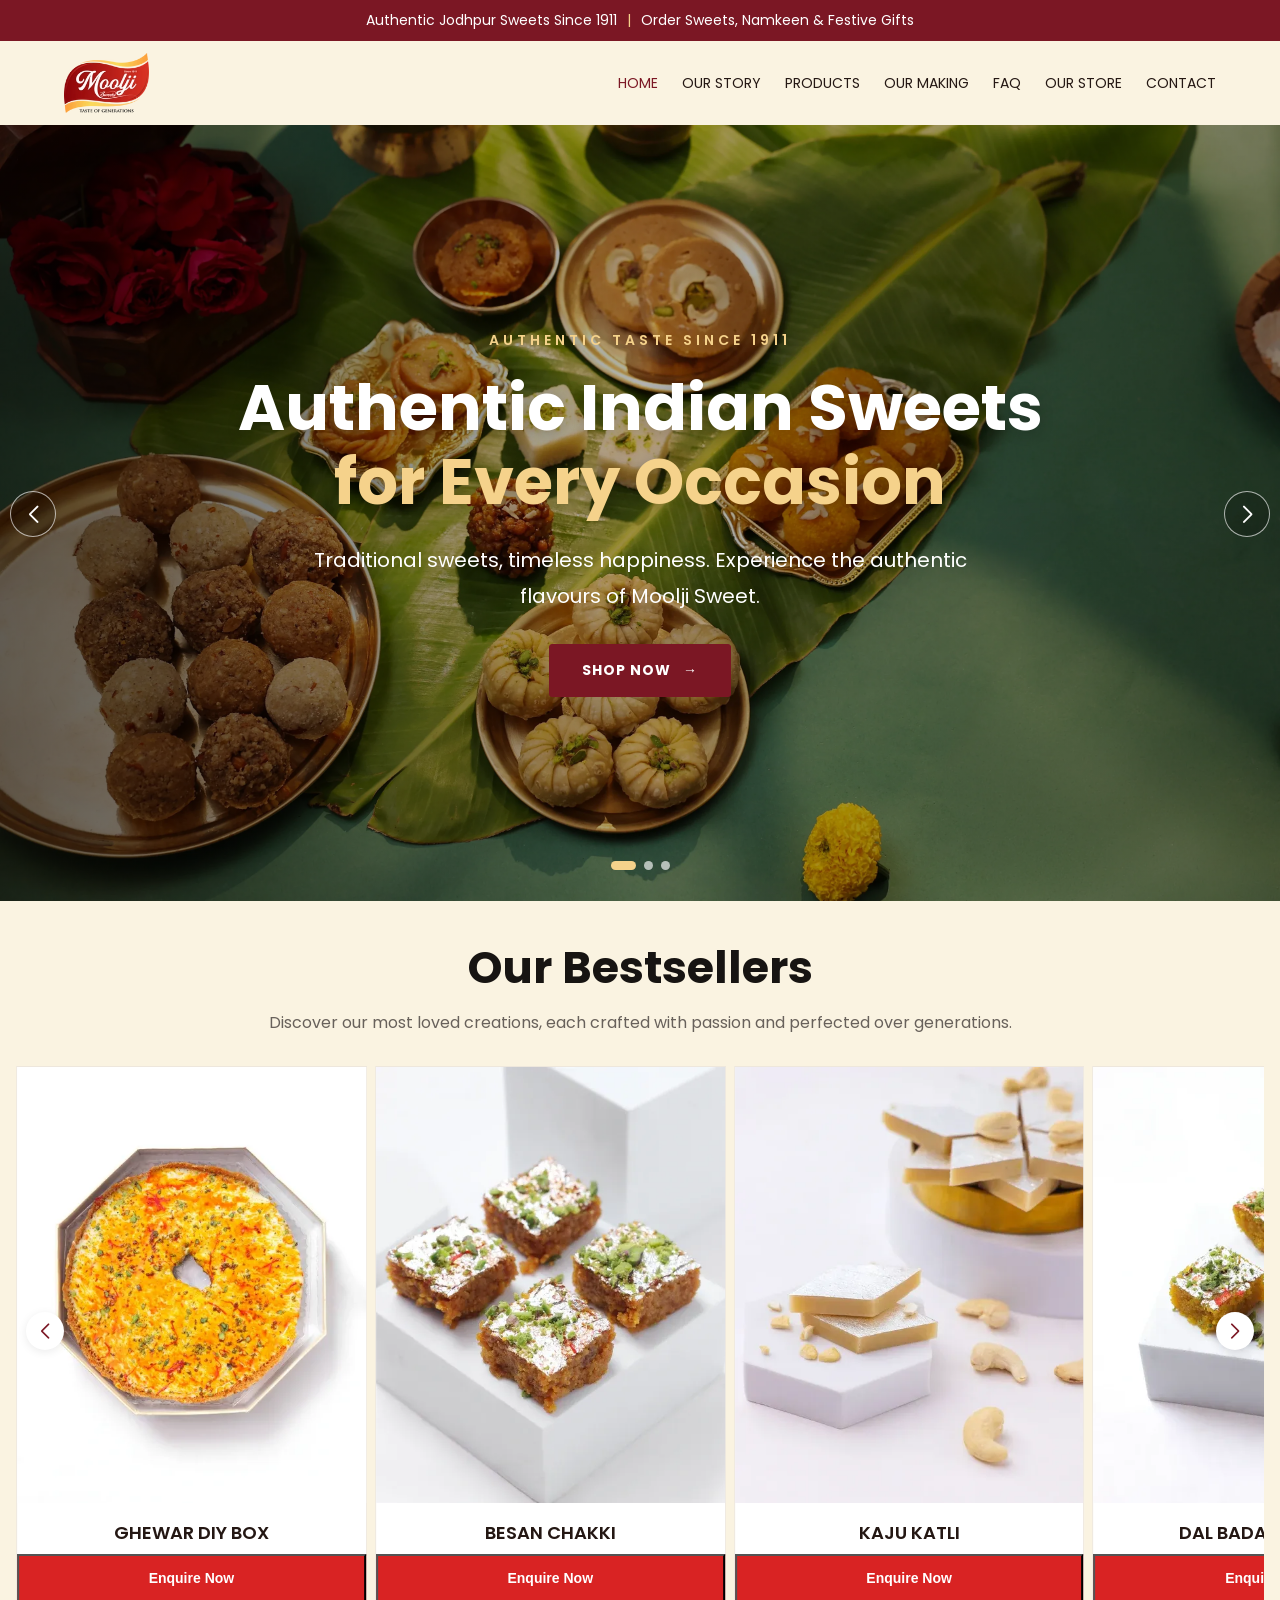
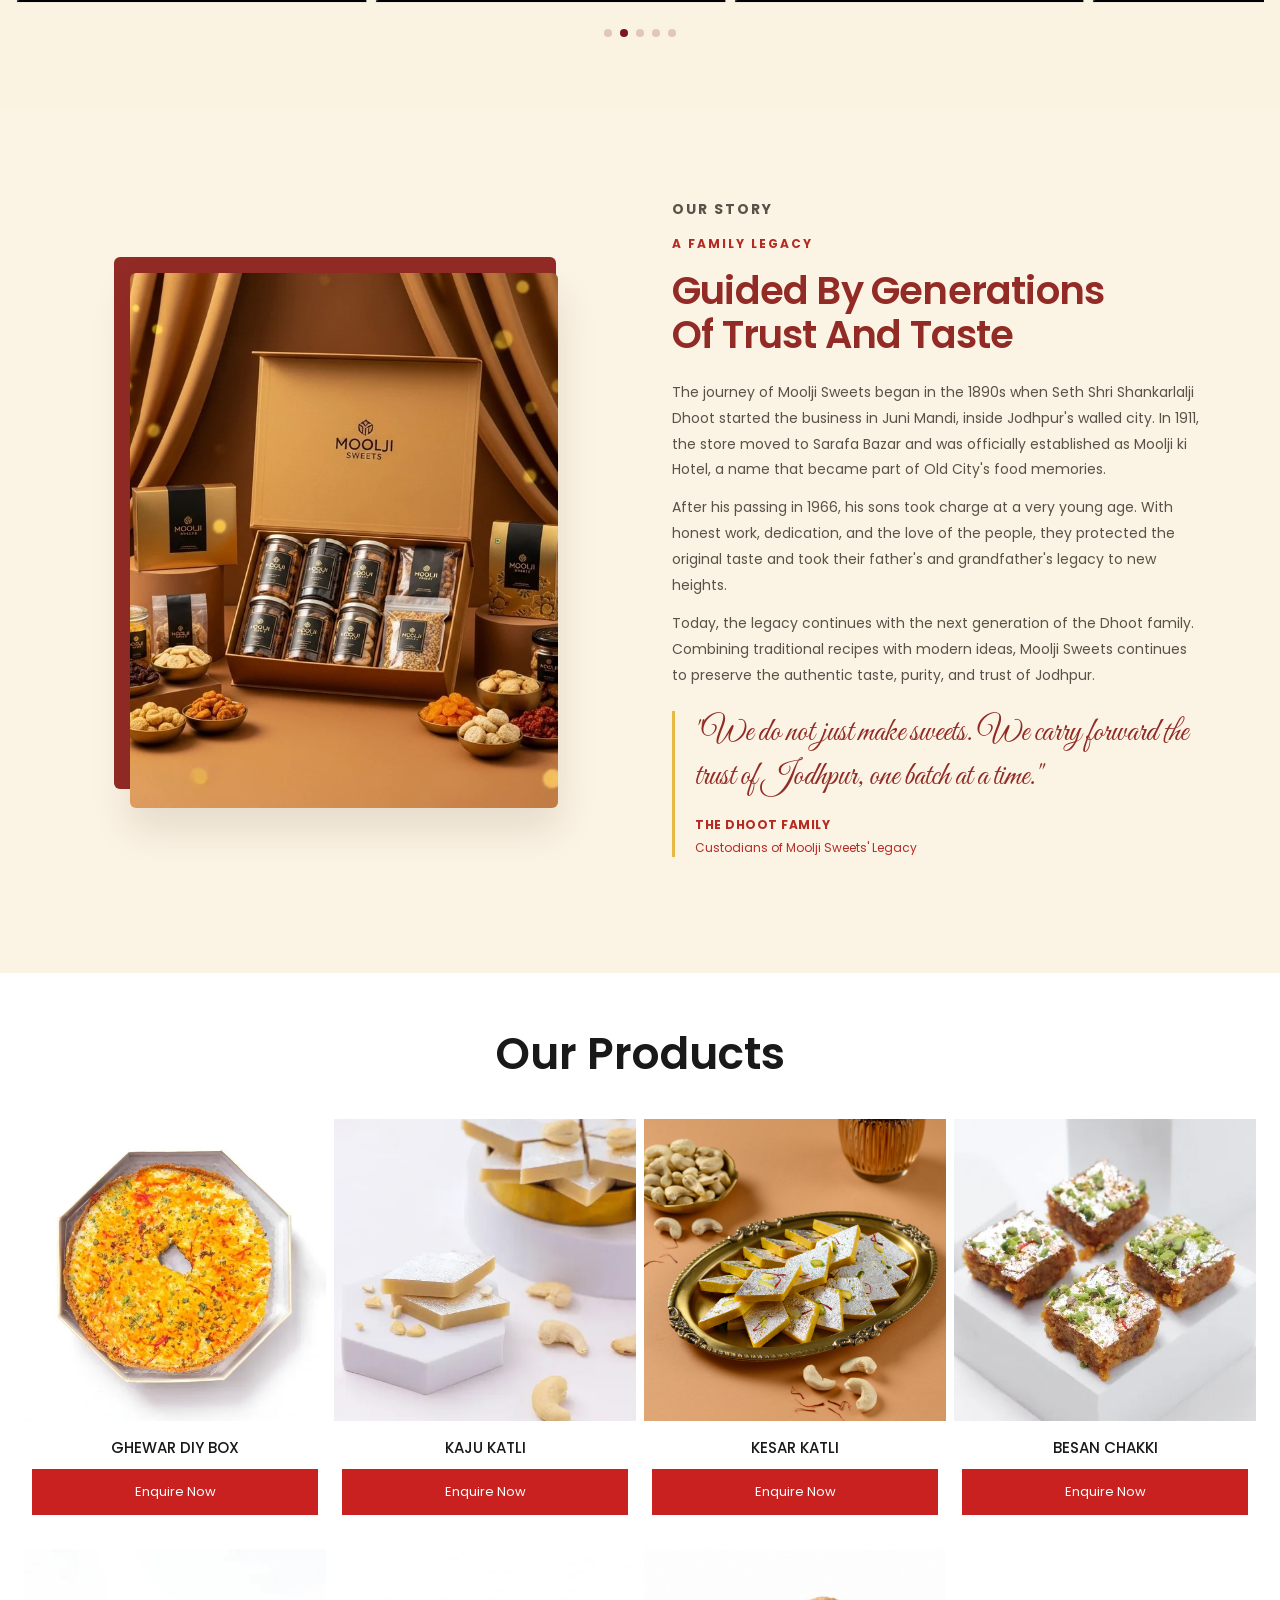
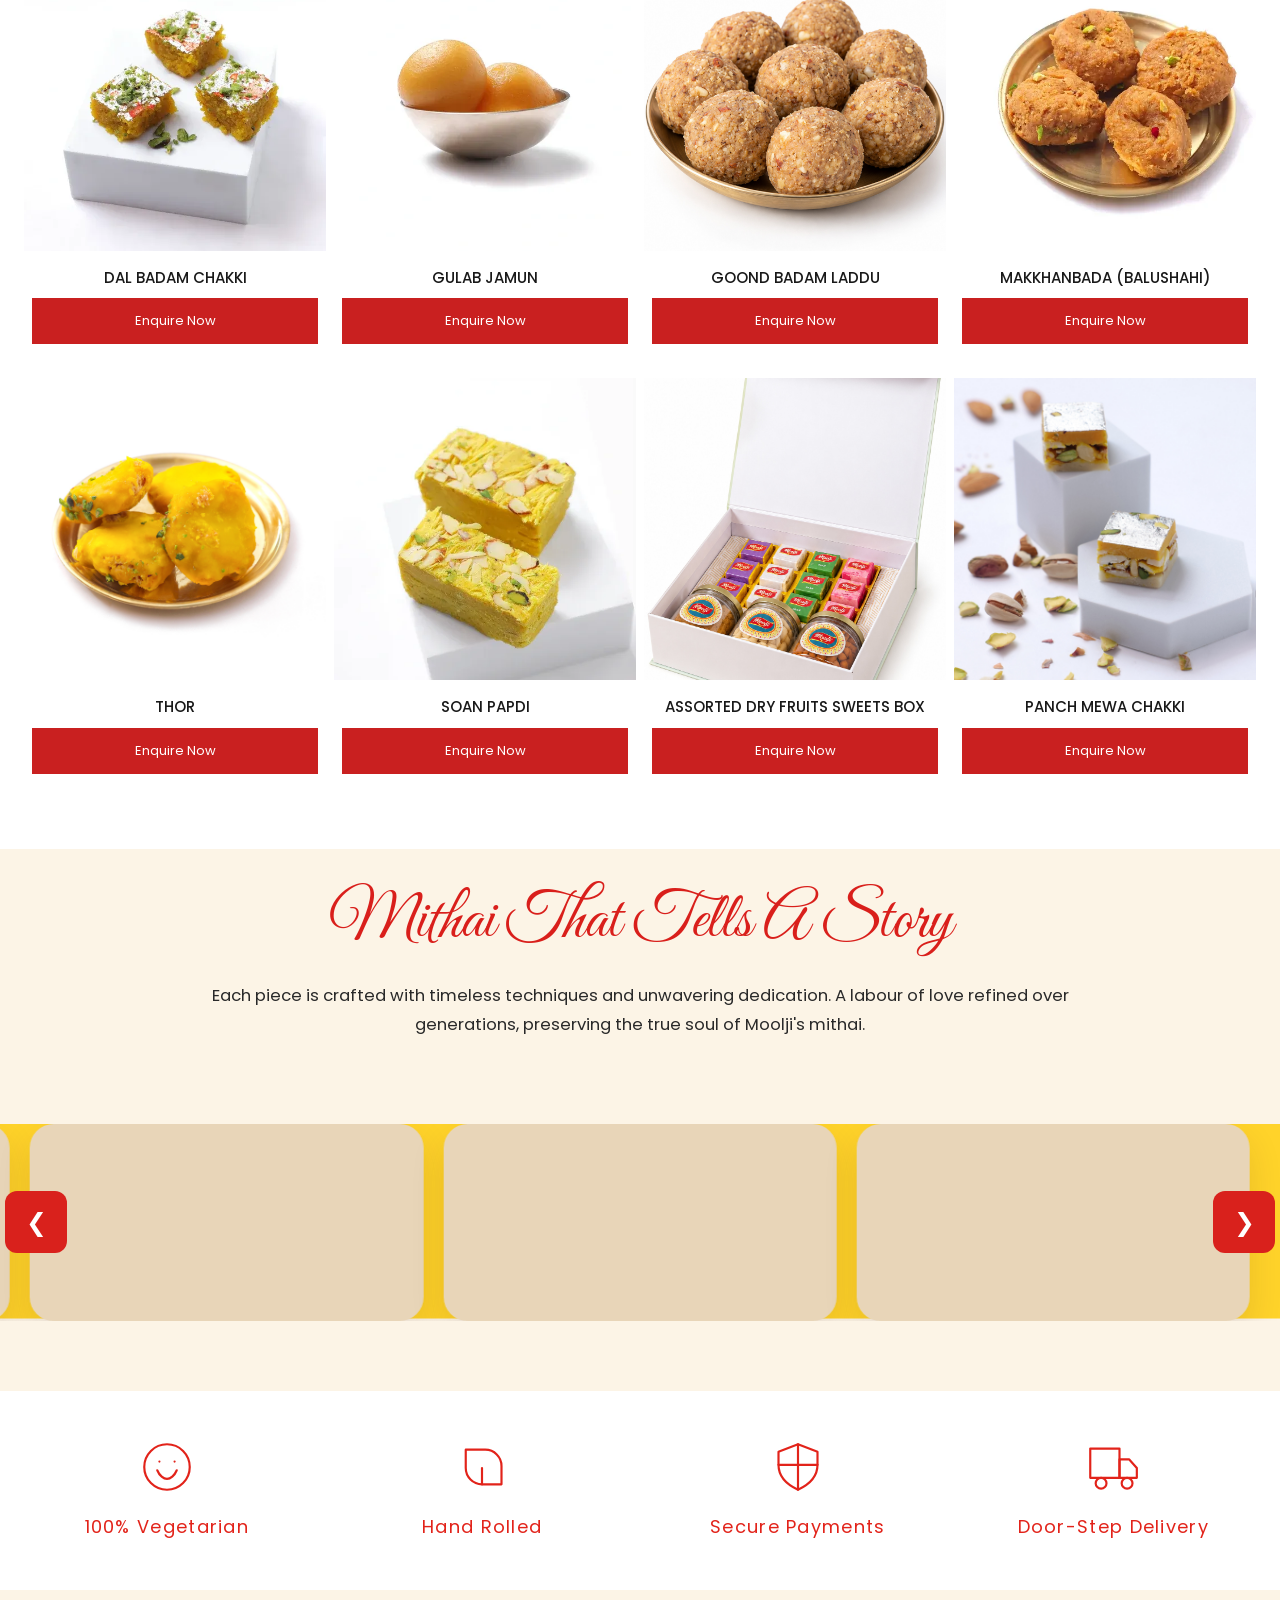
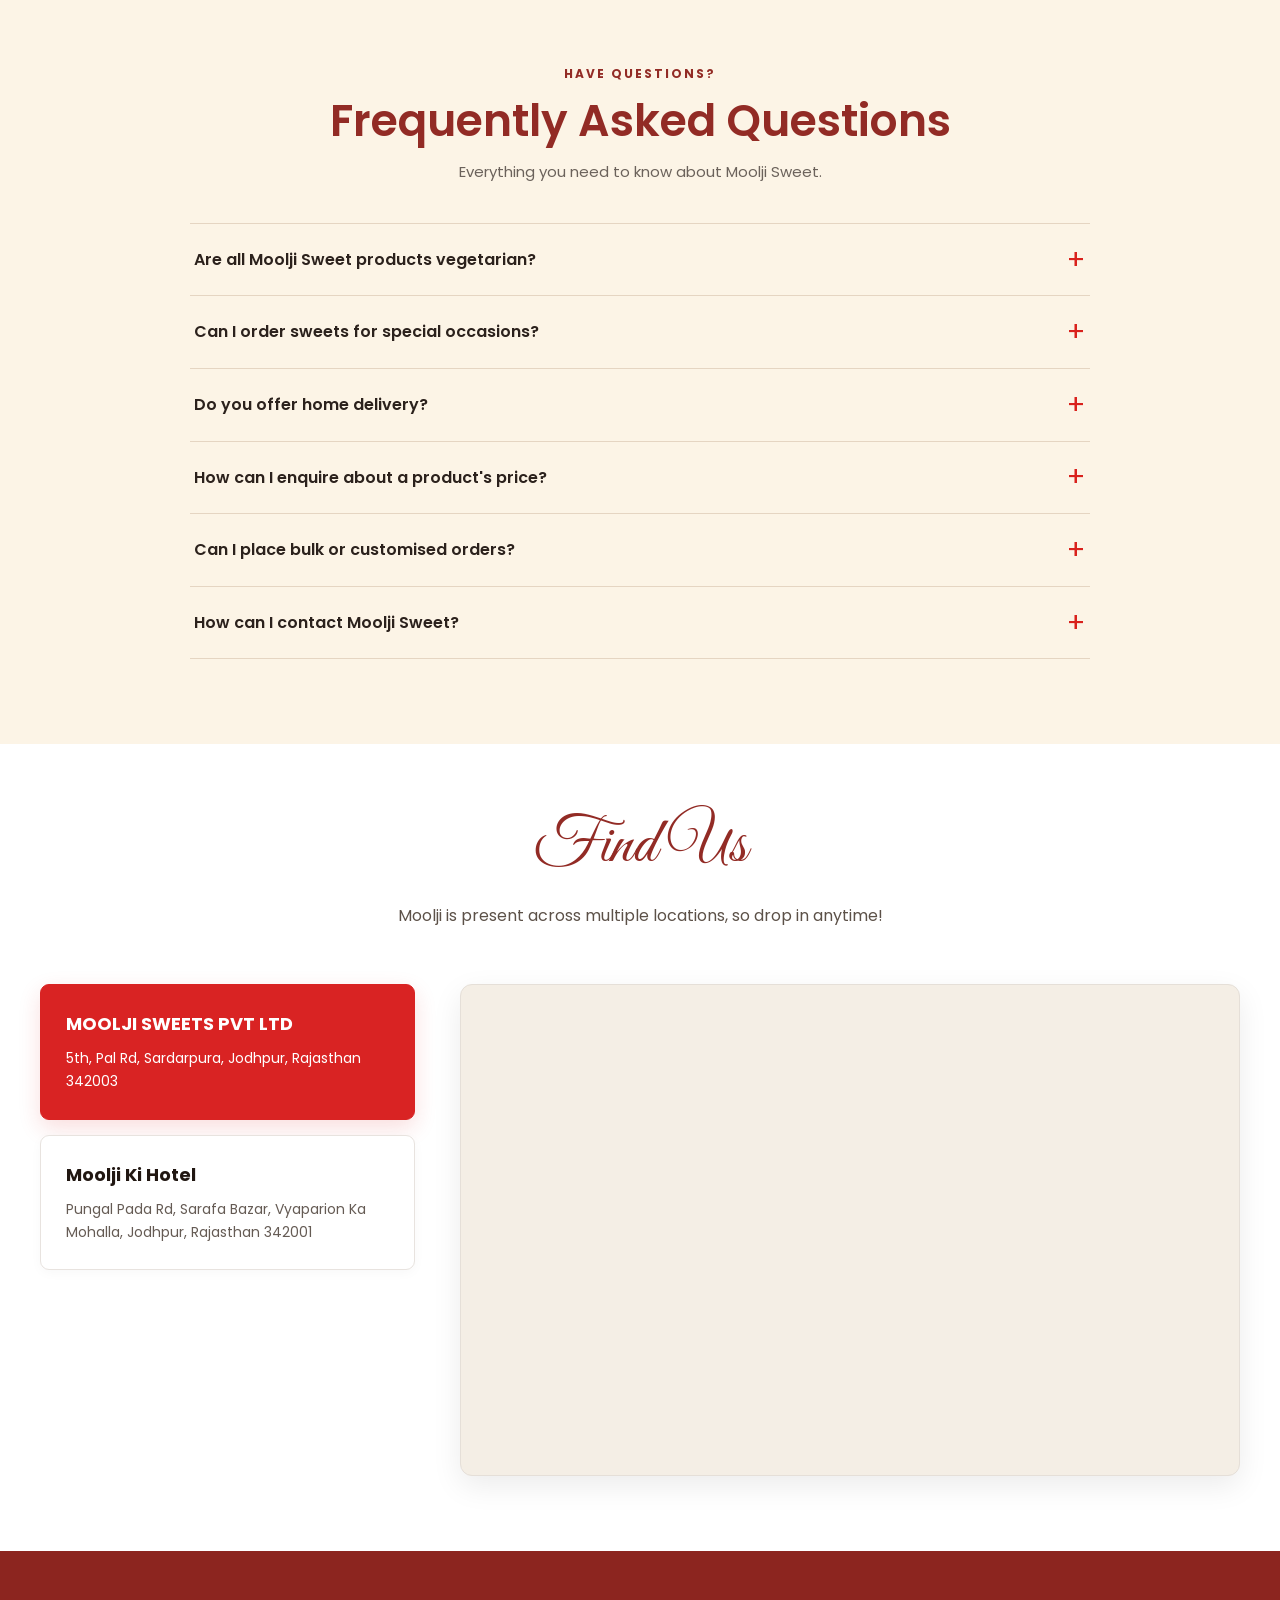
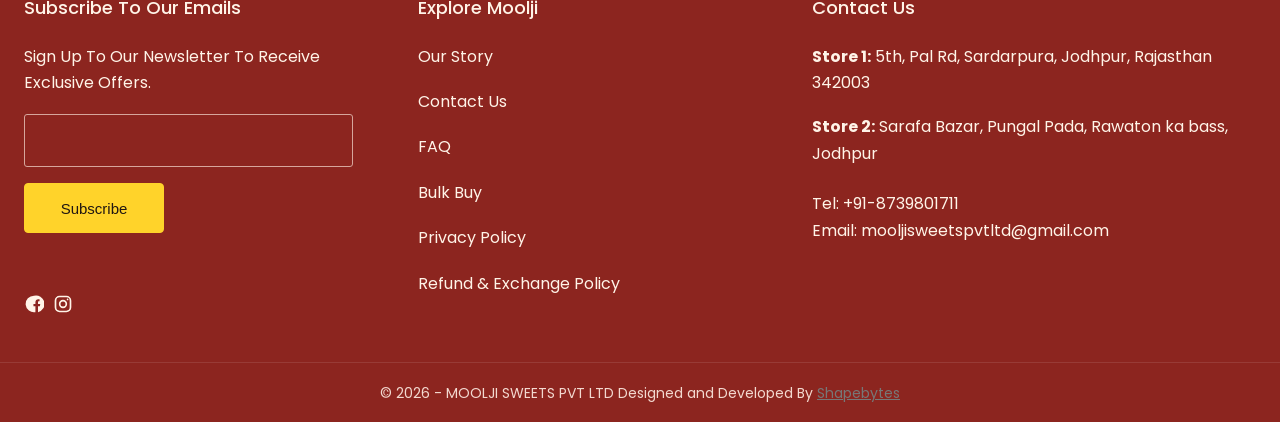
==== commit db3fd263: "updates" ====
--- a/index.html
+++ b/index.html
@@ -176,7 +176,7 @@
                         <img src="./public/Products/imgi_5_gulab_jamun.webp" alt="Gulab Jamun" loading="lazy">
 
                         <div class="product-info">
-                            <h3>Gulab Jamun</h3>
+                            <h3>GULAB JAMUN</h3>
 
                             <button type="button" class="product-button enquire-trigger" data-product="Gulab Jamun">
                                 Enquire Now
@@ -187,12 +187,12 @@
                     <!-- Product 2 -->
                     <div class="swiper-slide product-card">
 
-                        <img src="./public/Products/imgi_10_mawa-kachori.webp" alt="Mohanthal" loading="lazy">
+                        <img src="./public/Products/imgi_12_round.webp" alt="Mohanthal" loading="lazy">
 
                         <div class="product-info">
-                            <h3>Mawa Kachori</h3>
-
-                            <button type="button" class="product-button enquire-trigger" data-product="Mawa Kachori">
+                            <h3>GHEWAR DIY BOX</h3>
+
+                            <button type="button" class="product-button enquire-trigger" data-product="Ghewar DIY BOX">
                                 Enquire Now
                             </button>
                         </div>
@@ -201,12 +201,12 @@
                     <!-- Product 3 -->
                     <div class="swiper-slide product-card">
 
-                        <img src="./public/Products/imgi_13_soan_papdi_1.webp" alt="Dry Fruit Barfi" loading="lazy">
+                        <img src="./public/Products/imgi_2_besan_chakki.webp" alt="Dry Fruit Barfi" loading="lazy">
 
                         <div class="product-info">
-                            <h3>soan papdi</h3>
-
-                            <button type="button" class="product-button enquire-trigger" data-product="Soan Papdi">
+                            <h3>BESAN CHAKKI</h3>
+
+                            <button type="button" class="product-button enquire-trigger" data-product="Besan Chakki">
                                 Enquire Now
                             </button>
                         </div>
@@ -218,9 +218,23 @@
                         <img src="./public/Products/imgi_7_kaju-katli.webp" alt="Motichoor Ladoo" loading="lazy">
 
                         <div class="product-info">
-                            <h3>kaju katli</h3>
+                            <h3>KAJU KATLI</h3>
 
                             <button type="button" class="product-button enquire-trigger" data-product="Kaju Katli">
+                                Enquire Now
+                            </button>
+                        </div>
+                    </div>
+
+                    <!-- product 5 -->
+                       <div class="swiper-slide product-card">
+
+                        <img src="./public/Products/imgi_3_dal_badam_chakki.webp" alt="Motichoor Ladoo" loading="lazy">
+
+                        <div class="product-info">
+                            <h3>DAL BADAM CHAKKI</h3>
+
+                            <button type="button" class="product-button enquire-trigger" data-product="DAL BADAM CHAKKI">
                                 Enquire Now
                             </button>
                         </div>
@@ -319,14 +333,14 @@
 
                 <!-- Product 1 -->
                 <article class="store-product">
-                    <button type="button" class="store-product-image enquire-trigger" data-product="Ghewar DIY Box"
-                        aria-label="Enquire about Ghewar DIY Box">
-                        <img src="./public/Products/imgi_12_round.webp" alt="Ghewar DIY Box" loading="lazy">
-                    </button>
-                    <div class="store-product-info">
-                        <h3>Ghewar DIY Box</h3>
-                        <button type="button" class="store-enquire-btn enquire-trigger"
-                            data-product="Ghewar DIY Box">Enquire Now</button>
+                    <button type="button" class="store-product-image enquire-trigger" data-product="Ghewar DIY BOX"
+                        aria-label="Enquire about Ghewar DIY BOX">
+                        <img src="./public/Products/imgi_12_round.webp" alt="Ghewar DIY BOX" loading="lazy">
+                    </button>
+                    <div class="store-product-info">
+                        <h3>Ghewar DIY BOX</h3>
+                        <button type="button" class="store-enquire-btn enquire-trigger"
+                            data-product="Ghewar DIY BOX">Enquire Now</button>
                     </div>
                 </article>
 
@@ -399,7 +413,7 @@
                 <article class="store-product">
                     <button type="button" class="store-product-image enquire-trigger" data-product="Goond Badam Laddu"
                         aria-label="Enquire about Goond Badam Laddu">
-                        <img src="./public/Products/gond-laddu.jpg" alt="Goond Badam Laddu" loading="lazy">
+                        <img src="./public/Products/goondladu.jpg" alt="Goond Badam Laddu" loading="lazy">
                     </button>
                     <div class="store-product-info">
                         <h3>Goond Badam Laddu</h3>
@@ -426,7 +440,7 @@
                 <article class="store-product">
                     <button type="button" class="store-product-image enquire-trigger" data-product="Thor"
                         aria-label="Enquire about Thor">
-                        <img src="./public/Products/imgi_14_thor.webp" alt="Thor" loading="lazy">
+                        <img src="./public/Products/imgi_14_thor.jpg" alt="Thor" loading="lazy">
                     </button>
                     <div class="store-product-info">
                         <h3>Thor</h3>
@@ -453,7 +467,7 @@
                     <button type="button" class="store-product-image enquire-trigger"
                         data-product="Assorted Dry Fruits Sweets Box"
                         aria-label="Enquire about Assorted Dry Fruits Sweets Box">
-                        <img src="./public/Products/dry.jpeg" alt="Assorted Dry Fruits Sweets Box" loading="lazy">
+                        <img src="./public/Products/dryfruitbox.jpg" alt="Assorted Dry Fruits Sweets Box" loading="lazy">
                     </button>
                     <div class="store-product-info">
                         <h3>Assorted Dry Fruits Sweets Box</h3>
@@ -461,7 +475,20 @@
                             data-product="Assorted Dry Fruits Sweets Box">Enquire Now</button>
                     </div>
                 </article>
-
+<!-- 
+                product 12  -->
+                <article class="store-product">
+                    <button type="button" class="store-product-image enquire-trigger"
+                        data-product="PANCH MEWA CHAKKI"
+                        aria-label="Enquire about PANCH MEWA CHAKKI">
+                        <img src="./public/Products/panchMewa.jpg" alt="PANCH MEWA CHAKKI" loading="lazy">
+                    </button>
+                    <div class="store-product-info">
+                        <h3> PANCH MEWA CHAKKI</h3>
+                        <button type="button" class="store-enquire-btn enquire-trigger"
+                            data-product="PANCH MEWA CHAKKI">Enquire Now</button>
+                    </div>
+                </article>
             </div>
         </div>
     </section>
@@ -697,7 +724,7 @@
                 <p>Sign Up To Our Newsletter To Receive Exclusive Offers.</p>
 
                 <form class="newsletter-form" id="newsletterForm">
-                    <label class="sr-only" for="newsletterEmail">
+                    <label class="sr-only" for="newsletterEmail" accordion-label="Email address">
                         Email address
                     </label>
 
@@ -710,14 +737,14 @@
                 </form>
 
                 <div class="footer-socials">
-                    <a href="https://www.facebook.com/" target="_blank" rel="noopener noreferrer" aria-label="Facebook">
+                    <a href="https://www.facebook.com/mooljisweets/" target="_blank" rel="noopener noreferrer" aria-label="Facebook">
                         <svg viewBox="0 0 24 24" aria-hidden="true">
                             <path fill="currentColor"
                                 d="M12 2a10 10 0 1 0 1.7 19.85v-7.03h-2.36v-2.82h2.36v-2.1c0-2.33 1.39-3.62 3.52-3.62.7 0 1.44.12 1.44.12v2.3h-.81c-.8 0-1.05.5-1.05 1.01V12h2.69l-.43 2.82H16.8v7.03A10 10 0 0 0 12 2Z" />
                         </svg>
                     </a>
 
-                    <a href="https://www.instagram.com/" target="_blank" rel="noopener noreferrer"
+                    <a href="https://www.instagram.com/mooljisweets/" target="_blank" rel="noopener noreferrer"
                         aria-label="Instagram">
                         <svg viewBox="0 0 24 24" fill="none" stroke="currentColor" stroke-width="2"
                             stroke-linecap="round" stroke-linejoin="round" aria-hidden="true">
--- a/style.css
+++ b/style.css
@@ -1219,6 +1219,10 @@
     line-height: 1.5;
 }
 
+.story-quote span {
+    color: #922b25;
+}
+
 .story-quote footer {
     display: flex;
     flex-direction: column;
@@ -1230,6 +1234,7 @@
     font-size: 12px;
     text-transform: uppercase;
     letter-spacing: 0.5px;
+     color: #b52b24;
 }
 
 .story-quote footer span {
@@ -2509,7 +2514,7 @@
 
 .policy-container a,
 .footer-bottom a {
-    color: white;
+   color: #777;;
     text-decoration: underline;
 }
 
@@ -2535,4 +2540,5 @@
     .policy-container h2 {
         font-size: 18px;
     }
-}+}
+
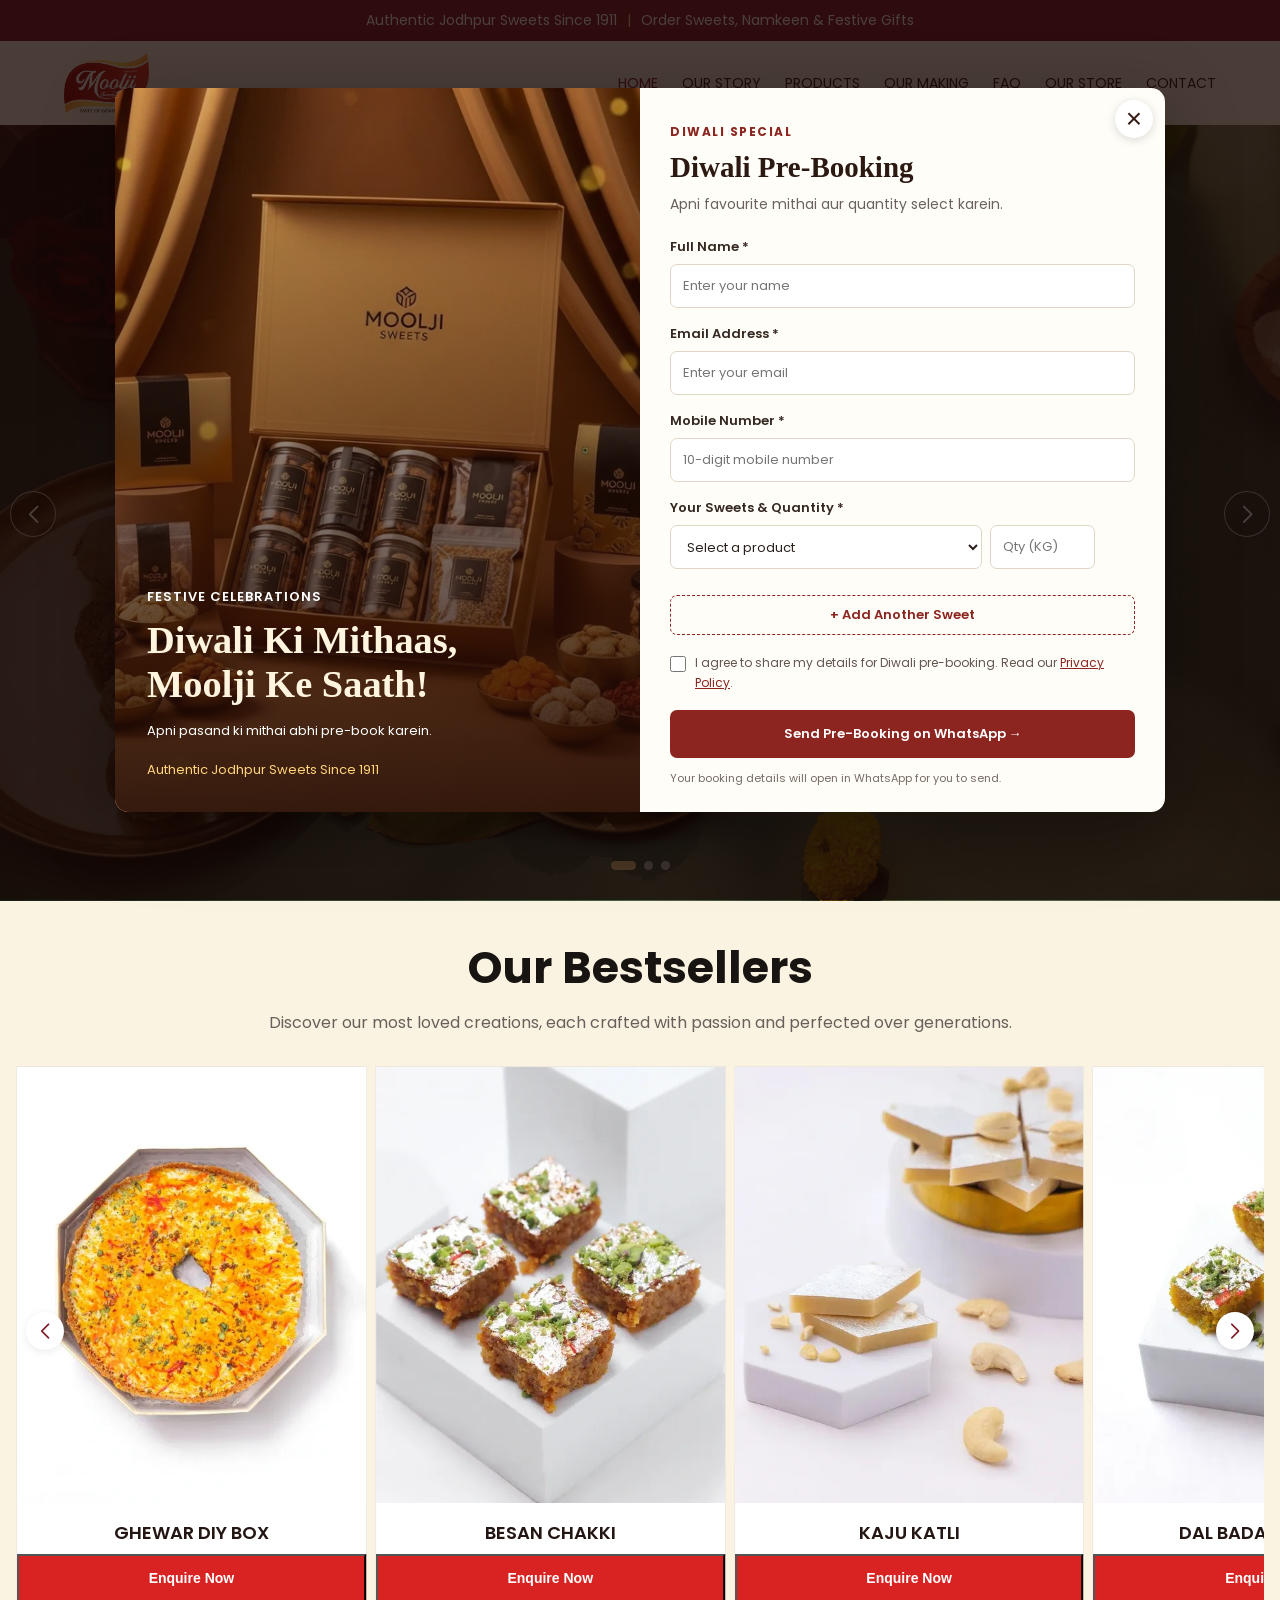
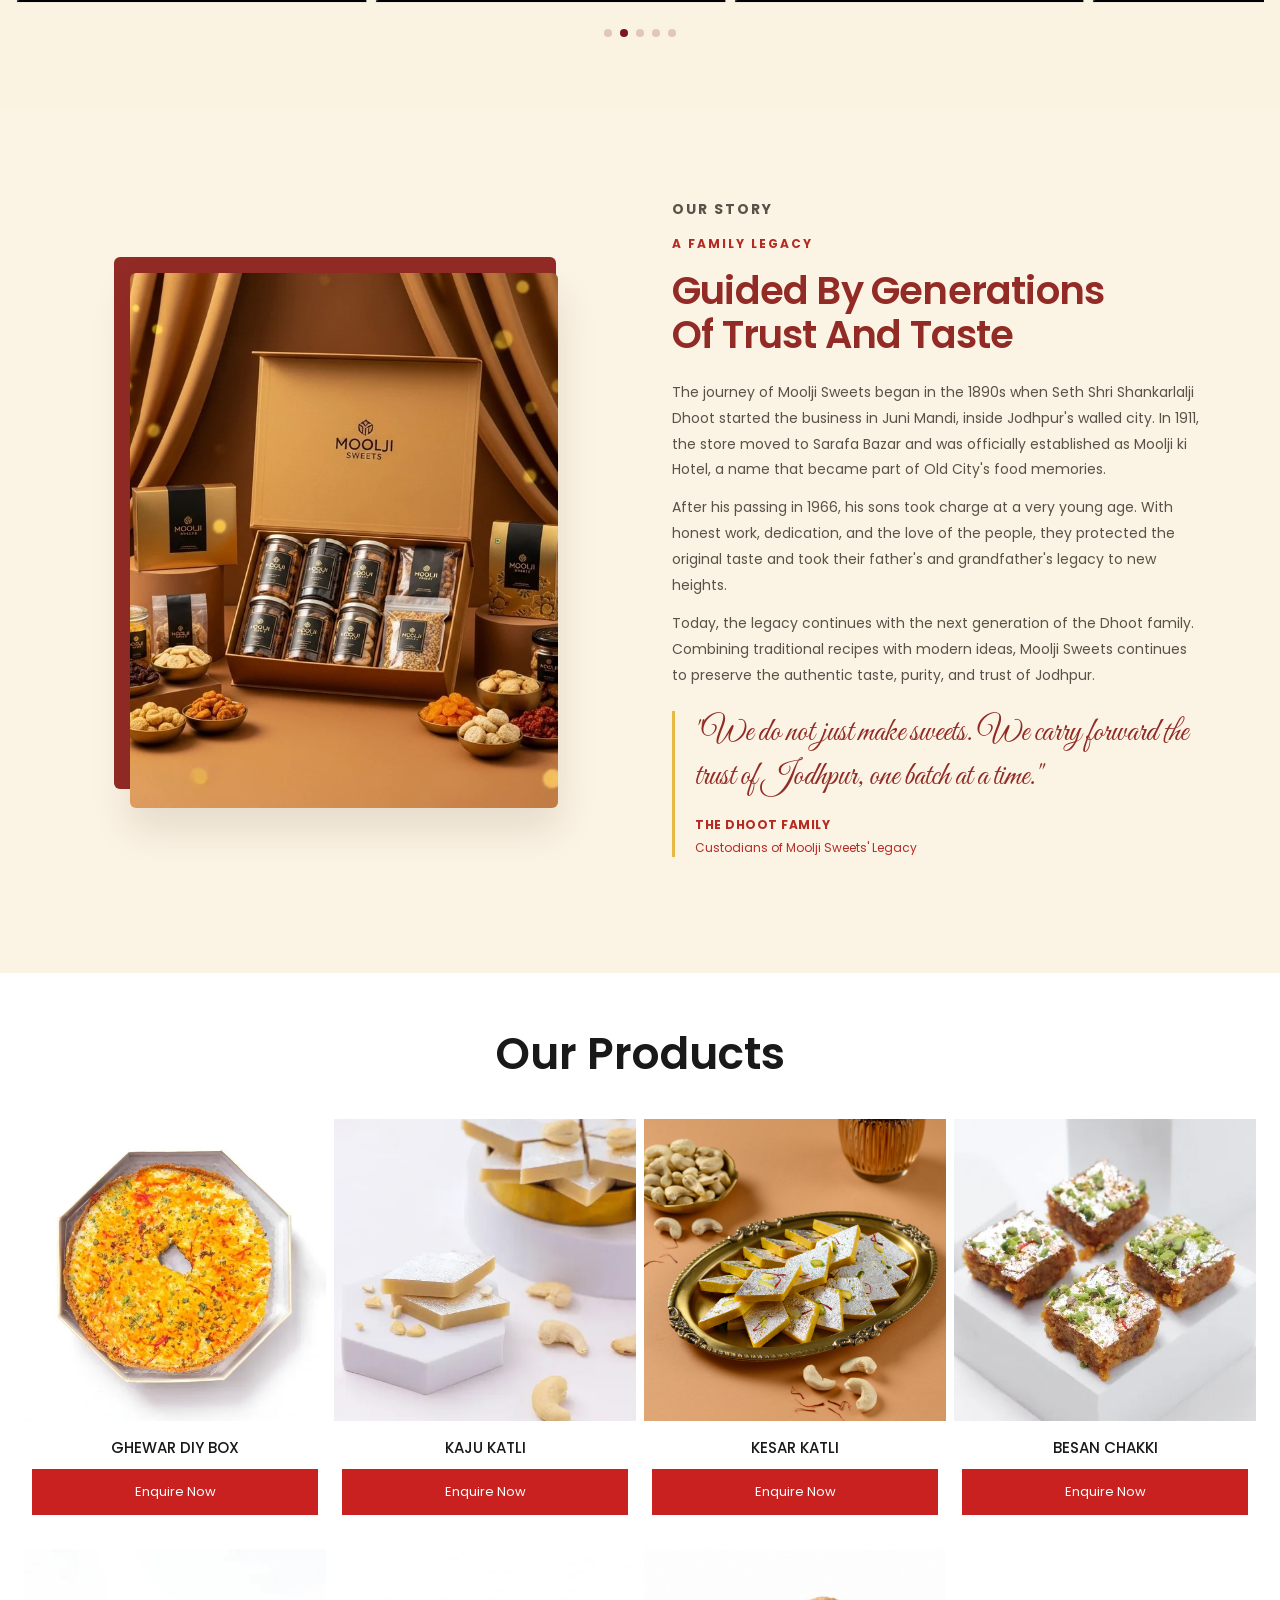
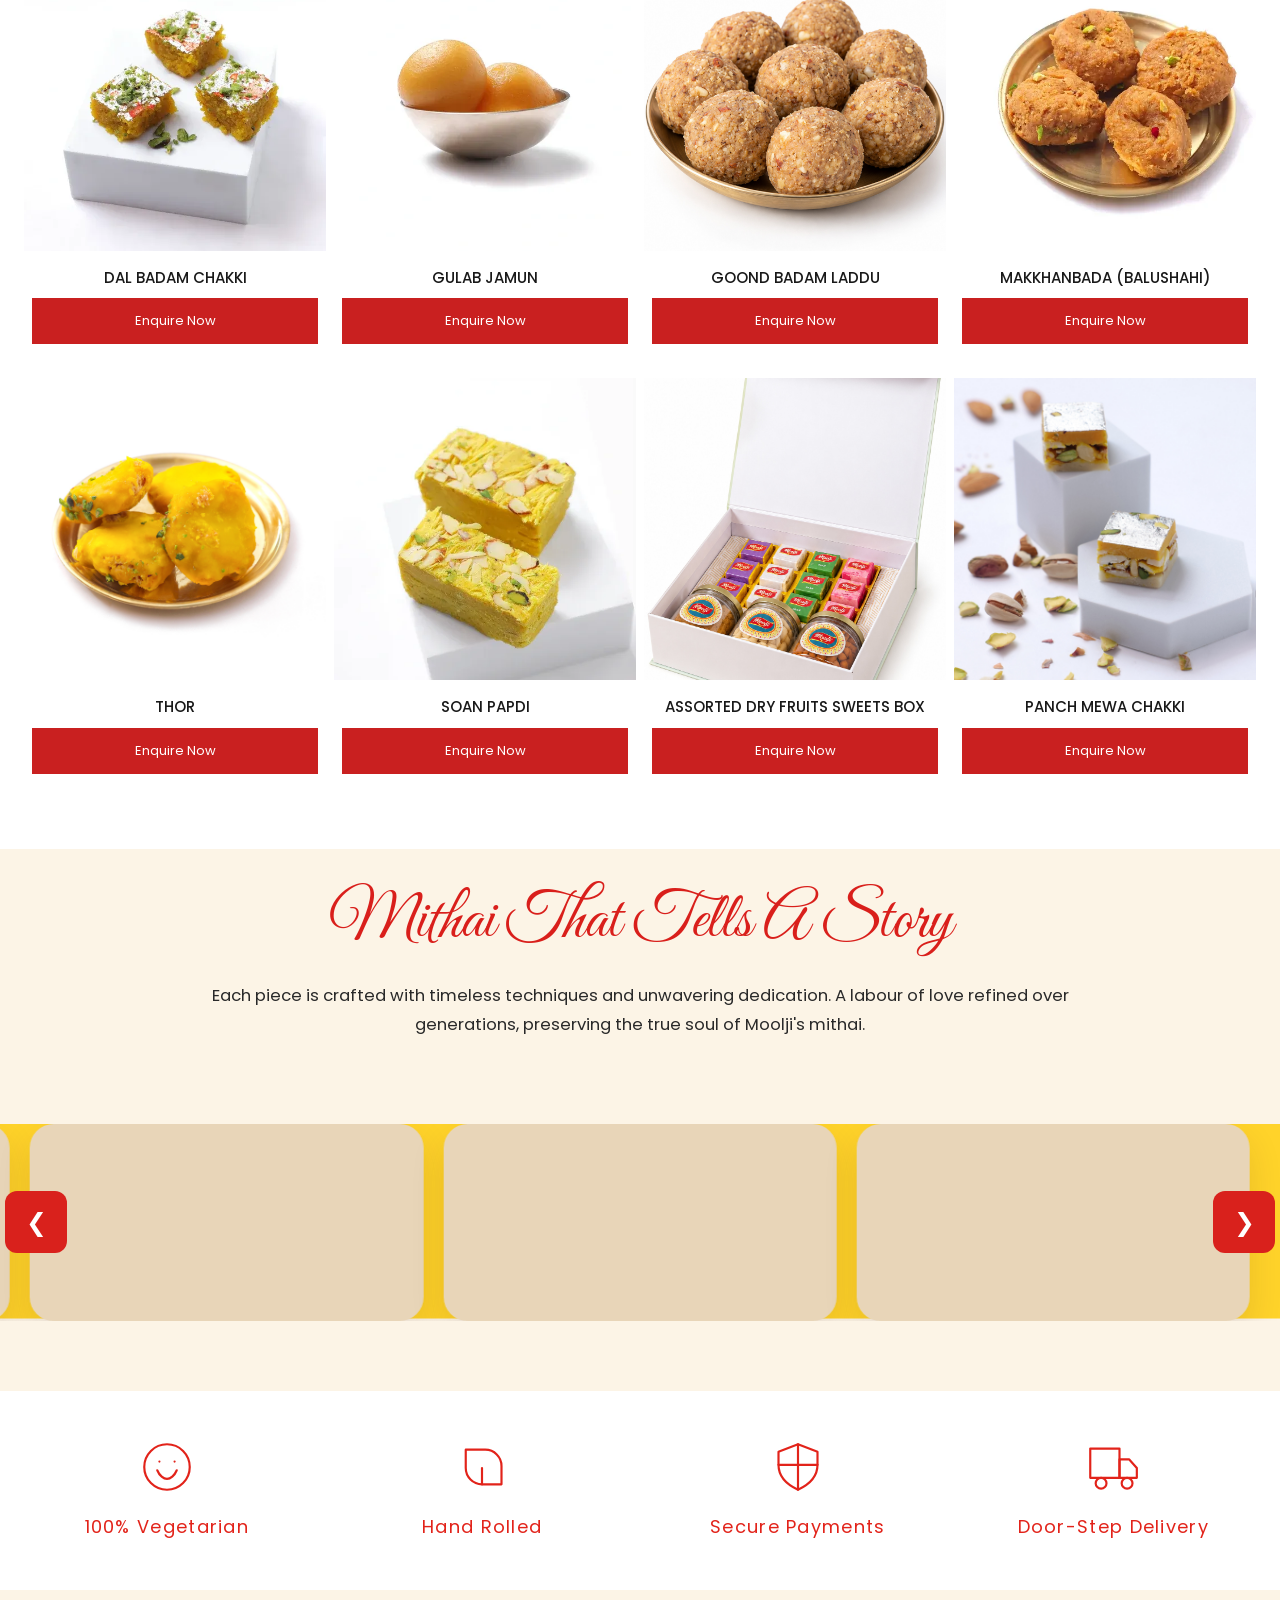
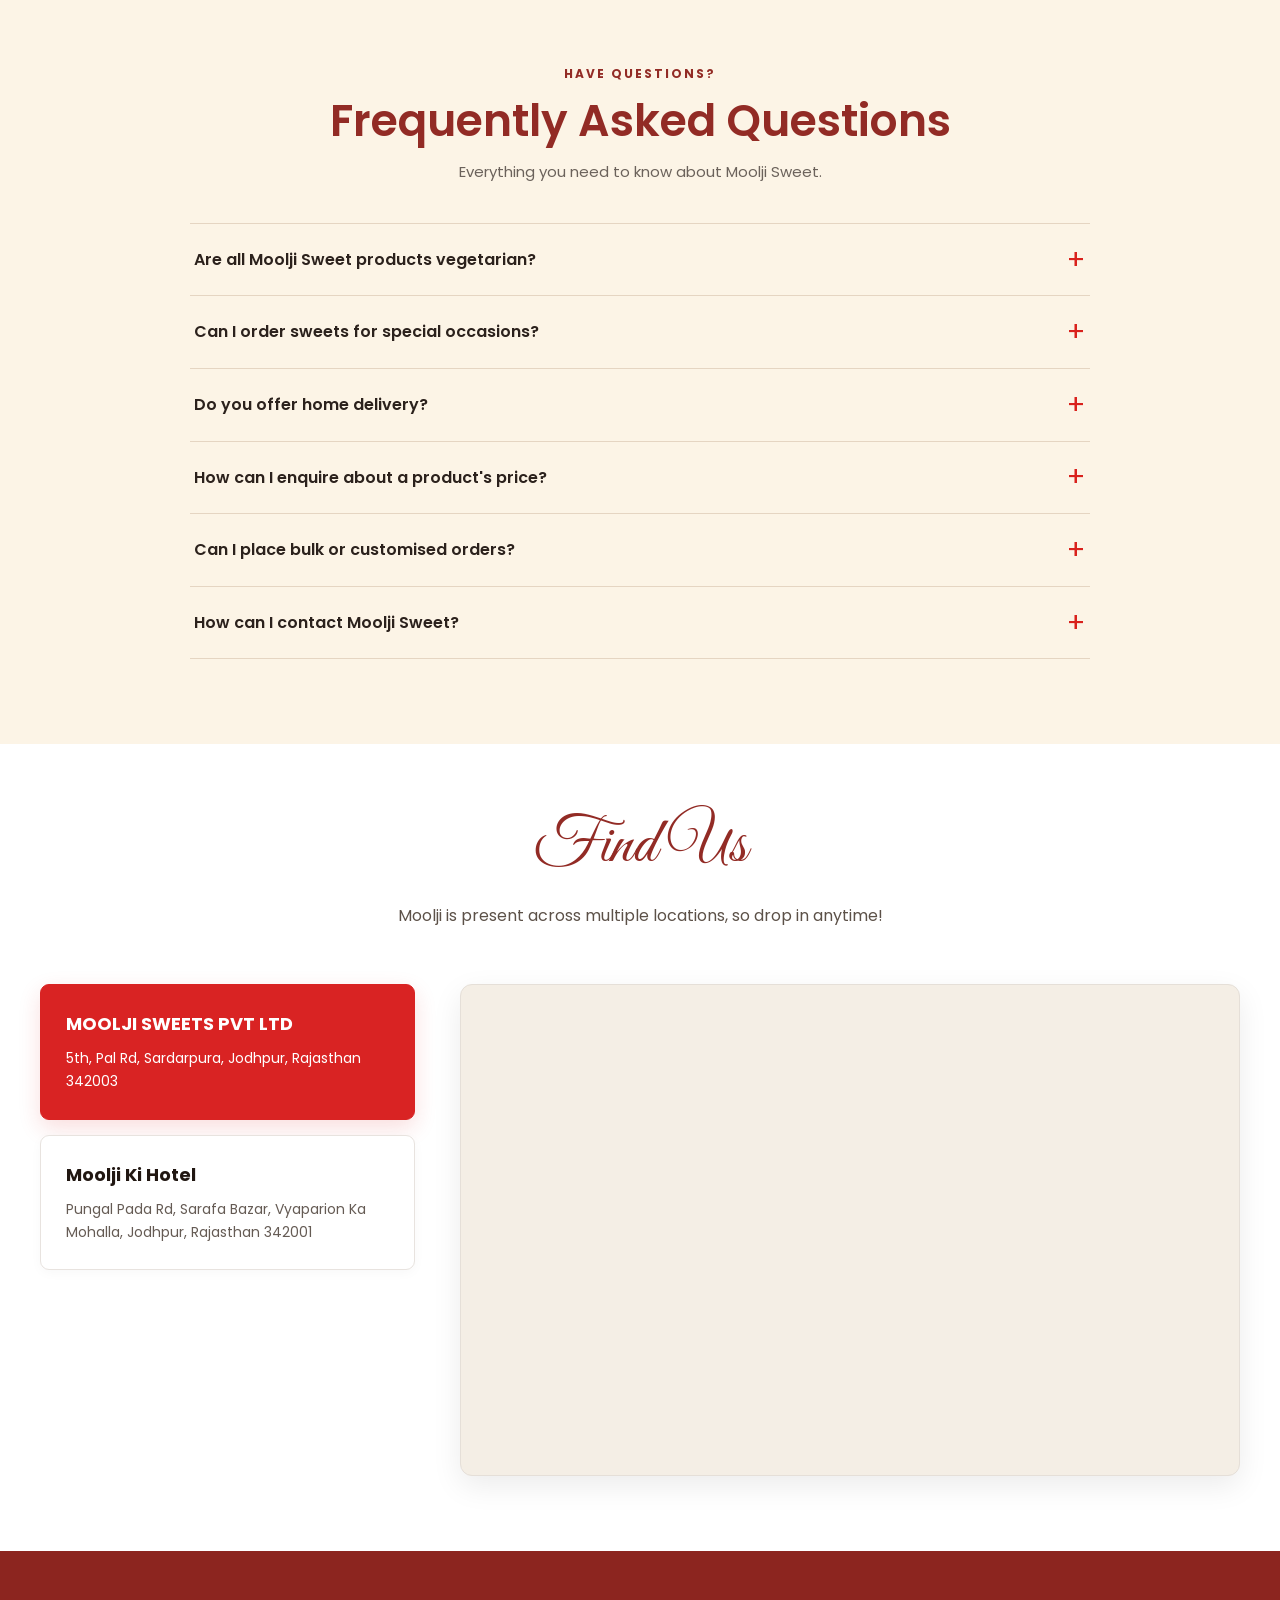
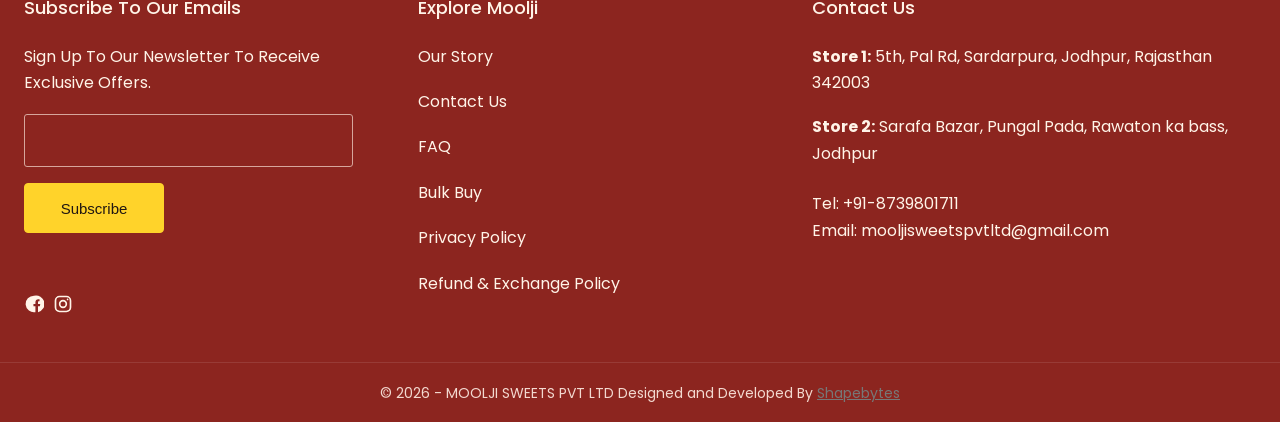
==== commit eaeeabbb: "welcome popup" ====
--- a/index.html
+++ b/index.html
@@ -227,14 +227,15 @@
                     </div>
 
                     <!-- product 5 -->
-                       <div class="swiper-slide product-card">
+                    <div class="swiper-slide product-card">
 
                         <img src="./public/Products/imgi_3_dal_badam_chakki.webp" alt="Motichoor Ladoo" loading="lazy">
 
                         <div class="product-info">
                             <h3>DAL BADAM CHAKKI</h3>
 
-                            <button type="button" class="product-button enquire-trigger" data-product="DAL BADAM CHAKKI">
+                            <button type="button" class="product-button enquire-trigger"
+                                data-product="DAL BADAM CHAKKI">
                                 Enquire Now
                             </button>
                         </div>
@@ -467,7 +468,8 @@
                     <button type="button" class="store-product-image enquire-trigger"
                         data-product="Assorted Dry Fruits Sweets Box"
                         aria-label="Enquire about Assorted Dry Fruits Sweets Box">
-                        <img src="./public/Products/dryfruitbox.jpg" alt="Assorted Dry Fruits Sweets Box" loading="lazy">
+                        <img src="./public/Products/dryfruitbox.jpg" alt="Assorted Dry Fruits Sweets Box"
+                            loading="lazy">
                     </button>
                     <div class="store-product-info">
                         <h3>Assorted Dry Fruits Sweets Box</h3>
@@ -475,11 +477,10 @@
                             data-product="Assorted Dry Fruits Sweets Box">Enquire Now</button>
                     </div>
                 </article>
-<!-- 
+                <!-- 
                 product 12  -->
                 <article class="store-product">
-                    <button type="button" class="store-product-image enquire-trigger"
-                        data-product="PANCH MEWA CHAKKI"
+                    <button type="button" class="store-product-image enquire-trigger" data-product="PANCH MEWA CHAKKI"
                         aria-label="Enquire about PANCH MEWA CHAKKI">
                         <img src="./public/Products/panchMewa.jpg" alt="PANCH MEWA CHAKKI" loading="lazy">
                     </button>
@@ -737,7 +738,8 @@
                 </form>
 
                 <div class="footer-socials">
-                    <a href="https://www.facebook.com/mooljisweets/" target="_blank" rel="noopener noreferrer" aria-label="Facebook">
+                    <a href="https://www.facebook.com/mooljisweets/" target="_blank" rel="noopener noreferrer"
+                        aria-label="Facebook">
                         <svg viewBox="0 0 24 24" aria-hidden="true">
                             <path fill="currentColor"
                                 d="M12 2a10 10 0 1 0 1.7 19.85v-7.03h-2.36v-2.82h2.36v-2.1c0-2.33 1.39-3.62 3.52-3.62.7 0 1.44.12 1.44.12v2.3h-.81c-.8 0-1.05.5-1.05 1.01V12h2.69l-.43 2.82H16.8v7.03A10 10 0 0 0 12 2Z" />
@@ -939,6 +941,119 @@
     </div>
 
 
+    <!-- Diwali Pre-Booking Popup -->
+    <div class="welcome-popup" id="welcomePopup" aria-hidden="true">
+        <div class="welcome-popup-overlay" data-close-welcome></div>
+
+        <div class="welcome-popup-box diwali-popup-box" role="dialog" aria-modal="true"
+            aria-labelledby="welcomePopupTitle">
+
+            <button type="button" class="welcome-popup-close" data-close-welcome
+                aria-label="Close popup">&times;</button>
+
+            <!-- Left: Sweet Image -->
+            <div class="welcome-popup-visual diwali-popup-visual">
+                <img class="diwali-main-image" src="./public/out_story.jpg"
+                    alt="Moolji Sweets festive sweets and gift hamper">
+
+                <div class="diwali-image-overlay">
+                    <p class="welcome-kicker">FESTIVE CELEBRATIONS</p>
+                    <h2>Diwali Ki Mithaas,<br> Moolji Ke Saath!</h2>
+                    <p>Apni pasand ki mithai abhi pre-book karein.</p>
+                    <span>Authentic Jodhpur Sweets Since 1911</span>
+                </div>
+            </div>
+
+            <!-- Right: Booking Form -->
+            <div class="welcome-popup-form-wrap diwali-form-wrap">
+                <p class="welcome-form-kicker">DIWALI SPECIAL</p>
+                <h3 id="welcomePopupTitle">Diwali Pre-Booking</h3>
+                <p class="welcome-form-description">
+                    Apni favourite mithai aur quantity select karein.
+                </p>
+
+                <form id="welcomeOfferForm">
+                    <div class="welcome-field">
+                        <label for="welcomeName">Full Name *</label>
+                        <input type="text" id="welcomeName" name="name" placeholder="Enter your name"
+                            autocomplete="name" required>
+                    </div>
+
+                    <div class="welcome-field">
+                        <label for="welcomeEmail">Email Address *</label>
+                        <input type="email" id="welcomeEmail" name="email" placeholder="Enter your email"
+                            autocomplete="email" required>
+                    </div>
+
+                    <div class="welcome-field">
+                        <label for="welcomeMobile">Mobile Number *</label>
+                        <input type="tel" id="welcomeMobile" name="mobile" placeholder="10-digit mobile number"
+                            inputmode="numeric" pattern="[6-9][0-9]{9}" maxlength="10" autocomplete="tel-national"
+                            required>
+                    </div>
+
+                    <!-- Product and KG quantity rows -->
+                    <div class="welcome-field">
+                        <label>Your Sweets & Quantity *</label>
+
+                        <div id="diwaliProductRows">
+                            <div class="diwali-product-row">
+                                <select name="product[]" aria-label="Select sweet" required>
+                                    <option value="">Select a product</option>
+                                    <option>Ghewar DIY BOX</option>
+                                    <option>Kaju Katli</option>
+                                    <option>Kesar Katli</option>
+                                    <option>Besan Chakki</option>
+                                    <option>Dal Badam Chakki</option>
+                                    <option>Gulab Jamun</option>
+                                    <option>Goond Badam Laddu</option>
+                                    <option>Makkhanbada (Balushahi)</option>
+                                    <option>Thor</option>
+                                    <option>Soan Papdi</option>
+                                    <option>Assorted Dry Fruits Sweets Box</option>
+                                    <option>Panch Mewa Chakki</option>
+                                </select>
+
+
+                                <input type="number" name="quantity[]" placeholder="Qty (KG)"
+                                    aria-label="Quantity in kilograms" min="0.25" max="1000" step="0.25" required>
+
+                                <button type="button" class="diwali-remove-product" aria-label="Remove product"
+                                    title="Remove product" hidden>&times;</button>
+                            </div>
+                        </div>
+
+                        <button type="button" id="addDiwaliProduct" class="diwali-add-product">
+                            + Add Another Sweet
+                        </button>
+                    </div>
+
+                    <label class="welcome-consent">
+                        <input type="checkbox" id="welcomeConsent" required>
+                        <span>
+                            I agree to share my details for Diwali pre-booking.
+                            Read our <a href="./privacy-policy.html" target="_blank" rel="noopener noreferrer">Privacy
+                                Policy</a>.
+                        </span>
+                    </label>
+
+                    <button type="submit" class="welcome-submit">
+                        Send Pre-Booking on WhatsApp <span aria-hidden="true">→</span>
+                    </button>
+
+                    <p class="welcome-form-status" id="welcomeFormStatus" role="status" aria-live="polite"></p>
+
+                    <p class="welcome-privacy-note">
+                        Your booking details will open in WhatsApp for you to send.
+                    </p>
+                </form>
+            </div>
+        </div>
+    </div>
+
+
+
+
 
     <!-- Swiper JS -->
     <script src="https://cdn.jsdelivr.net/npm/swiper@11/swiper-bundle.min.js"></script>
--- a/style.css
+++ b/style.css
@@ -1234,7 +1234,7 @@
     font-size: 12px;
     text-transform: uppercase;
     letter-spacing: 0.5px;
-     color: #b52b24;
+    color: #b52b24;
 }
 
 .story-quote footer span {
@@ -2514,7 +2514,8 @@
 
 .policy-container a,
 .footer-bottom a {
-   color: #777;;
+    color: #777;
+    ;
     text-decoration: underline;
 }
 
@@ -2542,3 +2543,565 @@
     }
 }
 
+
+
+
+/* Diwali pre-booking popup */
+.diwali-popup-box {
+    grid-template-columns: 0.9fr 1.1fr;
+}
+
+.diwali-popup-visual {
+    position: relative;
+    min-height: 600px;
+    padding: 0;
+    overflow: hidden;
+    background: #641d20;
+}
+
+.diwali-main-image {
+    position: absolute;
+    inset: 0;
+    width: 100%;
+    height: 100%;
+    object-fit: cover;
+}
+
+.diwali-image-overlay {
+    position: absolute;
+    inset: 0;
+    display: flex;
+    flex-direction: column;
+    justify-content: flex-end;
+    padding: 32px 26px;
+    color: #fff;
+    background: linear-gradient(180deg,
+            rgba(40, 12, 8, 0.05) 15%,
+            rgba(40, 12, 8, 0.88) 100%);
+}
+
+.diwali-image-overlay h2 {
+    margin: 0 0 12px;
+    color: #fff5df;
+    font-family: Georgia, serif;
+    font-size: clamp(27px, 3vw, 38px);
+    line-height: 1.2;
+}
+
+.diwali-image-overlay>p:not(.welcome-kicker) {
+    margin-bottom: 18px;
+    font-size: 13px;
+    line-height: 1.7;
+}
+
+.diwali-image-overlay span {
+    color: #f5d28b;
+    font-size: 11px;
+}
+
+.diwali-form-wrap {
+    min-width: 0;
+}
+
+.diwali-product-row {
+    display: grid;
+    grid-template-columns: minmax(0, 1fr) 105px 28px;
+    align-items: center;
+    gap: 7px;
+    margin-bottom: 9px;
+}
+
+.diwali-product-row select {
+    width: 100%;
+    min-width: 0;
+    height: 42px;
+    padding: 8px;
+    border: 1px solid #dfd1c1;
+    border-radius: 7px;
+    background: #fffdf9;
+    color: #33251e;
+    font-family: inherit;
+    font-size: 12px;
+}
+
+.diwali-remove-product {
+    width: 28px;
+    height: 28px;
+    border: 0;
+    border-radius: 50%;
+    background: #f5e4df;
+    color: #76231f;
+    font-size: 20px;
+    cursor: pointer;
+}
+
+.diwali-remove-product[hidden] {
+    display: none;
+}
+
+.diwali-add-product {
+    margin-top: 3px;
+    padding: 7px 0;
+    border: 0;
+    background: transparent;
+    color: #76231f;
+    font-family: inherit;
+    font-size: 12px;
+    font-weight: 600;
+    cursor: pointer;
+}
+
+@media (max-width: 650px) {
+    .diwali-popup-box {
+        grid-template-columns: 1fr;
+    }
+
+    .diwali-popup-visual {
+        min-height: 230px;
+        height: 230px;
+    }
+
+    .diwali-image-overlay {
+        padding: 20px;
+    }
+
+    .diwali-image-overlay h2 {
+        font-size: 27px;
+    }
+
+    .diwali-image-overlay>p:not(.welcome-kicker) {
+        margin-bottom: 8px;
+        font-size: 12px;
+    }
+
+    .diwali-form-wrap {
+        padding: 22px 18px;
+    }
+
+    .diwali-product-row {
+        grid-template-columns: minmax(0, 1fr) 88px 25px;
+        gap: 5px;
+    }
+
+    .diwali-product-row select {
+        padding: 7px 5px;
+        font-size: 11px;
+    }
+}
+
+/* Fix: Diwali popup visibility */
+.welcome-popup {
+    position: fixed;
+    inset: 0;
+    z-index: 99999;
+    display: flex;
+    align-items: center;
+    justify-content: center;
+    padding: 20px;
+    visibility: hidden;
+    opacity: 0;
+    pointer-events: none;
+    background: transparent;
+    transition: opacity 0.25s ease, visibility 0.25s ease;
+}
+
+.welcome-popup.is-visible {
+    visibility: visible;
+    opacity: 1;
+    pointer-events: auto;
+}
+
+.welcome-popup-overlay {
+    position: absolute;
+    inset: 0;
+    background: rgba(0, 0, 0, 0.7);
+}
+
+.welcome-popup-box {
+    position: relative;
+    z-index: 1;
+    width: 100%;
+    max-width: 950px;
+    max-height: 90vh;
+    overflow-y: auto;
+    background: #fffdf8;
+}
+
+@media (max-width: 650px) {
+    .welcome-popup {
+        padding: 10px;
+    }
+
+    .welcome-popup-box {
+        max-height: 94dvh;
+    }
+}
+
+
+
+/* ==============================
+   DIWALI PRE-BOOKING POPUP
+============================== */
+
+.welcome-popup {
+    position: fixed;
+    inset: 0;
+    z-index: 99999;
+
+    display: flex;
+    align-items: center;
+    justify-content: center;
+
+    padding: 20px;
+    background: rgba(25, 10, 7, 0.78);
+
+    opacity: 0;
+    visibility: hidden;
+    pointer-events: none;
+
+    transition: opacity 0.3s ease, visibility 0.3s ease;
+}
+
+.welcome-popup.is-visible {
+    opacity: 1;
+    visibility: visible;
+    pointer-events: auto;
+}
+
+.welcome-popup-overlay {
+    position: absolute;
+    inset: 0;
+    background: transparent;
+}
+
+.welcome-popup-box.diwali-popup-box {
+    position: relative;
+    z-index: 1;
+
+    display: grid;
+    grid-template-columns: 1fr 1fr;
+
+    width: 100%;
+    max-width: 1050px;
+    max-height: 90vh;
+    max-height: 90dvh;
+
+    overflow: auto;
+    background: #fffdf8;
+    border-radius: 14px;
+    box-shadow: 0 20px 70px rgba(0, 0, 0, 0.35);
+}
+
+/* Left image section */
+.diwali-popup-visual {
+    position: relative;
+    min-width: 0;
+    min-height: 580px;
+    overflow: hidden;
+    background: #4b2014;
+}
+
+.diwali-main-image {
+    position: absolute;
+    inset: 0;
+
+    width: 100%;
+    height: 100%;
+    object-fit: cover;
+    object-position: center;
+}
+
+.diwali-image-overlay {
+    position: absolute;
+    inset: 0;
+
+    display: flex;
+    flex-direction: column;
+    justify-content: flex-end;
+
+    padding: 32px;
+    color: #fff;
+
+    background: linear-gradient(
+        to top,
+        rgba(35, 12, 5, 0.9),
+        rgba(35, 12, 5, 0.15)
+    );
+}
+
+.diwali-image-overlay .welcome-kicker {
+    margin-bottom: 10px;
+    font-size: 13px;
+    font-weight: 600;
+    letter-spacing: 1px;
+}
+
+.diwali-image-overlay h2 {
+    margin: 0 0 14px;
+    font-family: Georgia, serif;
+    font-size: clamp(28px, 3vw, 43px);
+    line-height: 1.15;
+}
+
+.diwali-image-overlay p {
+    margin: 0 0 14px;
+    font-size: 14px;
+    line-height: 1.6;
+}
+
+.diwali-image-overlay span {
+    color: #ffd47c;
+    font-size: 13px;
+}
+
+/* Right form section */
+.diwali-form-wrap {
+    position: relative;
+    min-width: 0;
+    padding: 35px 30px 25px;
+    overflow-y: auto;
+}
+
+.diwali-form-wrap .welcome-form-kicker {
+    margin-bottom: 8px;
+    color: #8c251f;
+    font-size: 12px;
+    font-weight: 700;
+    letter-spacing: 1.5px;
+}
+
+.diwali-form-wrap h3 {
+    margin: 0 0 8px;
+    color: #2b1912;
+    font-family: Georgia, serif;
+    font-size: 29px;
+    line-height: 1.25;
+}
+
+.diwali-form-wrap .welcome-form-description {
+    margin-bottom: 22px;
+    color: #6b625b;
+    font-size: 14px;
+    line-height: 1.6;
+}
+
+.diwali-form-wrap .welcome-field {
+    display: flex;
+    flex-direction: column;
+    gap: 7px;
+    margin-bottom: 16px;
+}
+
+.diwali-form-wrap .welcome-field > label {
+    color: #352820;
+    font-size: 13px;
+    font-weight: 600;
+}
+
+.diwali-form-wrap input:not([type="checkbox"]),
+.diwali-form-wrap select {
+    width: 100%;
+    min-width: 0;
+    min-height: 44px;
+    padding: 10px 12px;
+
+    border: 1px solid #e2d5c6;
+    border-radius: 7px;
+    background: #fff;
+    color: #2b211c;
+    font: inherit;
+    font-size: 13px;
+}
+
+.diwali-form-wrap input:focus,
+.diwali-form-wrap select:focus {
+    outline: 2px solid rgba(140, 37, 31, 0.2);
+    border-color: #8c251f;
+}
+
+/* Sweet and quantity dropdowns */
+#diwaliProductRows {
+    display: flex;
+    flex-direction: column;
+    gap: 10px;
+}
+
+.diwali-product-row {
+    display: grid;
+    grid-template-columns: minmax(0, 1fr) 105px 32px;
+    align-items: center;
+    gap: 8px;
+}
+
+.diwali-remove-product {
+    width: 32px;
+    height: 36px;
+    border: 0;
+    border-radius: 6px;
+    background: #f8e7e3;
+    color: #8c251f;
+    font-size: 22px;
+    cursor: pointer;
+}
+
+.diwali-add-product {
+    margin-top: 10px;
+    padding: 9px 12px;
+    border: 1px dashed #8c251f;
+    border-radius: 7px;
+    background: transparent;
+    color: #8c251f;
+    font-size: 13px;
+    cursor: pointer;
+}
+
+/* Consent and submit */
+.diwali-form-wrap .welcome-consent {
+    display: flex;
+    align-items: flex-start;
+    gap: 9px;
+    margin: 18px 0;
+
+    color: #62564e;
+    font-size: 12px;
+    line-height: 1.6;
+}
+
+.diwali-form-wrap .welcome-consent input[type="checkbox"] {
+    flex-shrink: 0;
+    width: 16px;
+    height: 16px;
+    margin-top: 3px;
+    accent-color: #8c251f;
+}
+
+.diwali-form-wrap .welcome-consent a {
+    color: #8c251f;
+    text-decoration: underline;
+}
+
+.diwali-form-wrap .welcome-submit {
+    width: 100%;
+    min-height: 48px;
+    padding: 12px 15px;
+
+    border: 0;
+    border-radius: 7px;
+    background: #8c251f;
+    color: #fff;
+    font: inherit;
+    font-size: 13px;
+    font-weight: 600;
+    cursor: pointer;
+}
+
+.diwali-form-wrap .welcome-submit:hover {
+    background: #681a16;
+}
+
+.diwali-form-wrap .welcome-form-status,
+.diwali-form-wrap .welcome-privacy-note {
+    margin-top: 12px;
+    color: #766b63;
+    font-size: 11px;
+    line-height: 1.6;
+}
+
+/* Close button */
+.welcome-popup-close {
+    position: absolute;
+    top: 12px;
+    right: 12px;
+    z-index: 5;
+
+    display: grid;
+    place-items: center;
+
+    width: 38px;
+    height: 38px;
+    border: 0;
+    border-radius: 50%;
+    background: #fff;
+    color: #351b14;
+    font-size: 28px;
+    line-height: 1;
+    cursor: pointer;
+    box-shadow: 0 2px 10px rgba(0, 0, 0, 0.15);
+}
+
+/* Tablet and mobile */
+@media (max-width: 760px) {
+    .welcome-popup {
+        padding: 10px;
+    }
+
+    .welcome-popup-box.diwali-popup-box {
+        grid-template-columns: 1fr;
+        max-width: 500px;
+        max-height: 94vh;
+        max-height: 94dvh;
+        border-radius: 12px;
+    }
+
+    .diwali-popup-visual {
+        min-height: 230px;
+        height: 30vh;
+        max-height: 280px;
+    }
+
+    .diwali-image-overlay {
+        padding: 20px;
+    }
+
+    .diwali-image-overlay h2 {
+        font-size: clamp(25px, 6vw, 34px);
+    }
+
+    .diwali-image-overlay .welcome-kicker {
+        margin-bottom: 6px;
+    }
+
+    .diwali-image-overlay p {
+        margin-bottom: 7px;
+        font-size: 12px;
+    }
+
+    .diwali-image-overlay span {
+        font-size: 11px;
+    }
+
+    .diwali-form-wrap {
+        padding: 24px 20px;
+        overflow: visible;
+    }
+
+    .diwali-form-wrap h3 {
+        font-size: 25px;
+    }
+
+    .welcome-popup-close {
+        position: absolute;
+        top: 10px;
+        right: 10px;
+    }
+}
+
+@media (max-width: 380px) {
+    .diwali-popup-visual {
+        min-height: 200px;
+        height: 25vh;
+    }
+
+    .diwali-form-wrap {
+        padding: 20px 14px;
+    }
+
+    .diwali-product-row {
+        grid-template-columns: minmax(0, 1fr) 88px 28px;
+        gap: 5px;
+    }
+
+    .diwali-remove-product {
+        width: 28px;
+    }
+}
